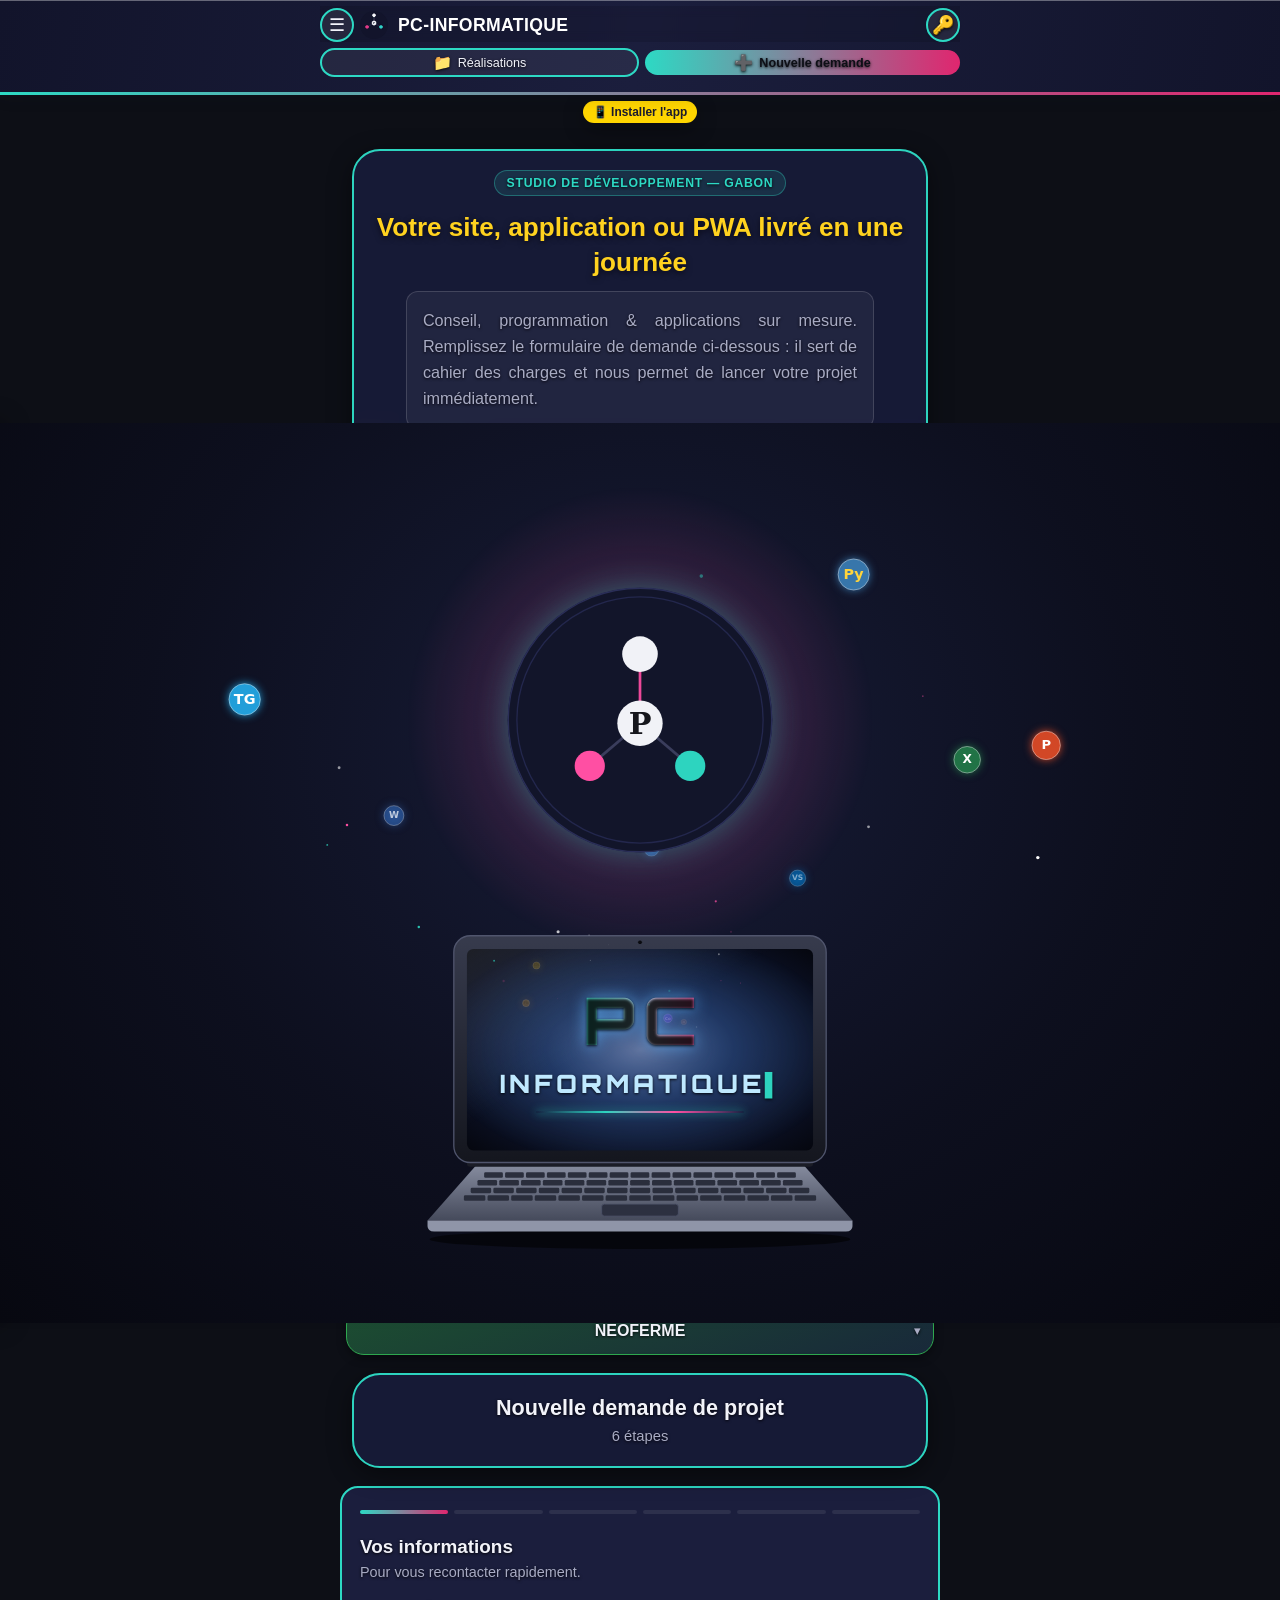
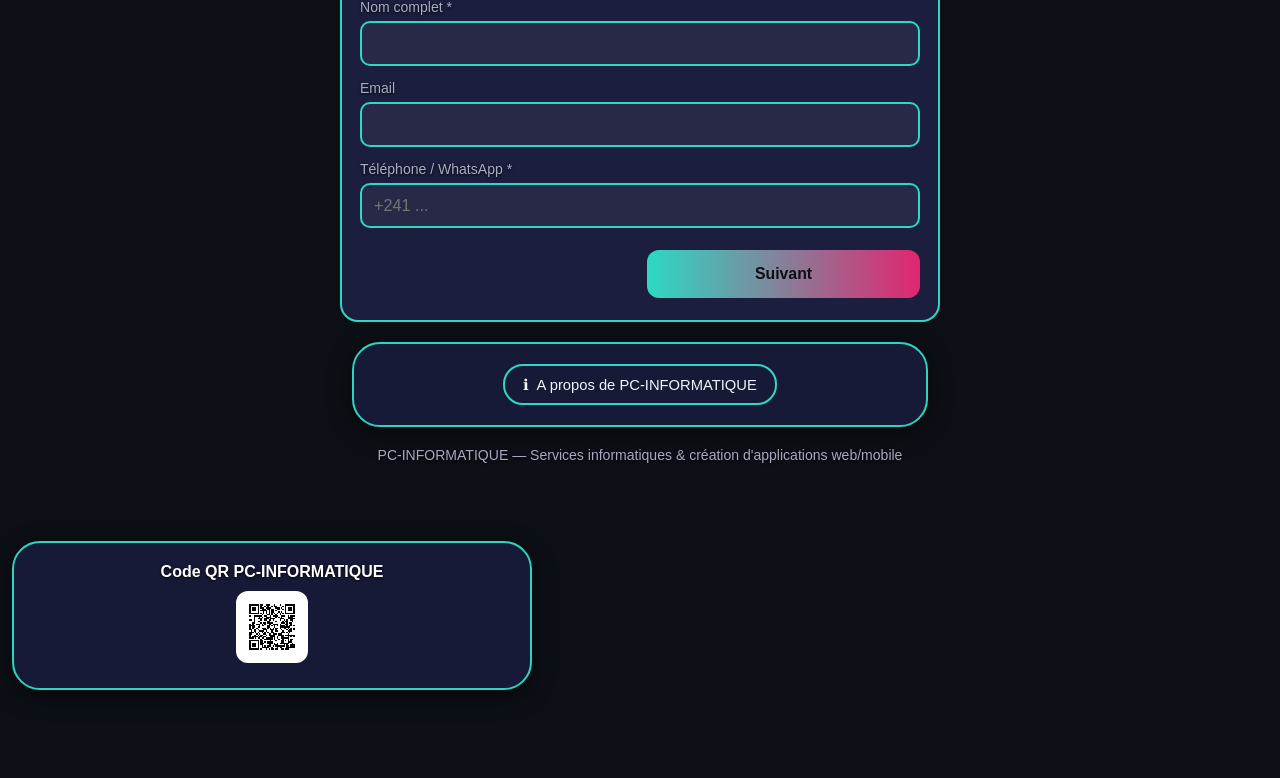
==== index.html @ 1fd07a3c "Fenetres: cadre image identique pour toutes les apps" ====
<!DOCTYPE html>
<html lang="fr">
<head>
<meta name="color-scheme" content="dark">
<meta property="og:title" content="PC-INFORMATIQUE — Sites, applications & PWA sur mesure">
<meta property="og:description" content="Création de sites web, applications et PWA sur mesure.">
<meta property="og:image" content="https://pcinformatique28-cloud.github.io/pc-informatique-site/images/logo-pc-informatique.png">
<meta property="og:url" content="https://pcinformatique28-cloud.github.io/pc-informatique-site/">
<meta property="og:type" content="website">
<meta charset="UTF-8">
<link rel="manifest" href="manifest.json">
<meta name="theme-color" content="#0d0f16">
<link rel="apple-touch-icon" href="images/icon-192.png">
<meta name="viewport" content="width=device-width, initial-scale=1, viewport-fit=cover">
<title>PC-INFORMATIQUE — Sites, applications &amp; PWA sur mesure</title>
<style>
:root{
  color-scheme: dark;
  --bg:#12142b; --card:#1b1e3d; --text:#f2f3fa; --sub:#a9acc4;
  --teal:#2dd9c4; --pink:#e0266f;
  box-sizing:border-box; padding-top:env(safe-area-inset-top,0px); padding-bottom:env(safe-area-inset-bottom,0px);
}
:root[data-theme="light"]{
  color-scheme: light;
  --bg:#f4f5fb; --card:#ffffff; --text:#12142b; --sub:#4b4f6b;
}
:root[data-theme="light"] .navlinks a{border-color:rgba(18,20,43,.18);background:rgba(18,20,43,.05);}
:root[data-theme="light"] .icon-btn{border-color:rgba(18,20,43,.18);}
:root[data-theme="light"] .notif-row{border-color:rgba(18,20,43,.12);}
:root[data-theme="light"] .about-pane p{border-color:rgba(18,20,43,.12);}
:root[data-theme="light"] html,
:root[data-theme="light"] body{background:var(--bg);color:var(--text);}
*{box-sizing:border-box;}
html,body{margin:0;background:var(--bg);color:var(--text);font-family:-apple-system,Segoe UI,Roboto,Helvetica,Arial,sans-serif;font-size:18px;}
a{color:inherit;}
.wrap{max-width:640px;margin:0 auto;padding:0 20px 60px;}
nav{position:sticky;top:0;z-index:20;background:linear-gradient(120deg,#EF9F27 0%,#F0997B 50%,#D4537E 100%);backdrop-filter:blur(6px);border-bottom:1px solid rgba(255,255,255,.25);box-shadow:0 1px 0 rgba(255,255,255,.35) inset,0 2px 14px rgba(20,24,40,.18);
  padding:calc(14px + env(safe-area-inset-top,0px)) 16px 14px;}
.navwrap{max-width:640px;margin:0 auto;width:100%;display:flex;flex-direction:column;align-items:center;gap:10px;text-align:center;}
.brand{display:flex;align-items:center;justify-content:center;gap:10px;width:100%;}
.brand img{width:32px;height:32px;border-radius:50%;flex-shrink:0;}
.brand b{font-size:.95rem;letter-spacing:.02em;color:#ffffff;}
.navlinks{display:flex;gap:10px;flex-wrap:wrap;justify-content:center;width:100%;}
.header-row{display:flex;align-items:center;width:100%;gap:8px;padding-top:env(safe-area-inset-top,0px);}
.header-row #btn-menu{order:1;}
.header-row .brand{order:2;flex:1 1 auto;min-width:0;justify-content:flex-start;text-align:left;}
.header-row .brand b{overflow:hidden;text-overflow:ellipsis;white-space:nowrap;}
.header-row #notif-bell{order:3;}
.header-row #auth-icon{order:4;}
.navlinks a{display:inline-flex;align-items:center;justify-content:center;gap:6px;text-decoration:none;font-size:.78rem;color:var(--text);padding:7px 12px;border-radius:20px;border:1px solid rgba(255,255,255,.18);background:rgba(255,255,255,.06);}
.navlinks a.cta{color:#0d0f16;background:linear-gradient(90deg,var(--teal),var(--pink));border:none;font-weight:700;}
.navlinks a .ic{font-size:.85rem;line-height:1;}

.hero{padding:32px 0 6px;text-align:center;}
.kicker{display:inline-block;background:rgba(51,217,196,.12);color:var(--teal);border:1px solid rgba(51,217,196,.35);
  padding:5px 12px;border-radius:20px;font-size:.68rem;font-weight:700;letter-spacing:.06em;text-transform:uppercase;margin-bottom:14px;}
h1.hero-title{font-size:1.45rem;line-height:1.32;margin:0 0 12px;}
h1.hero-title .g{background:linear-gradient(90deg,var(--teal),var(--pink));-webkit-background-clip:text;background-clip:text;color:transparent;}
.lede{color:var(--sub);font-size:.9rem;line-height:1.6;margin:0 auto 20px;max-width:52ch;}
.contact{display:flex;flex-wrap:wrap;gap:14px;font-size:.9rem;color:var(--text);margin-bottom:10px;justify-content:center;font-weight:600;}

.section-title{text-align:center;margin:38px 0 16px;}
.section-title h2{margin:0 0 4px;font-size:1.2rem;}
.section-title span{color:var(--sub);font-size:.82rem;}

.card-link{text-decoration:none;color:inherit;display:block;margin-bottom:18px;}
.card{background:var(--card);border:1px solid #f0e4c8;border-radius:18px;overflow:hidden;}
.shot{position:relative;}
.shot .badge{display:inline-block;margin:14px 0 0 14px;font-size:.66rem;font-weight:800;letter-spacing:.05em;text-transform:uppercase;
  padding:4px 10px;border-radius:8px;color:#0d0f16;}
.shot img{width:100%;display:block;margin-top:10px;}
.card-body{padding:14px 18px 20px;text-align:left;}
.card-body h3{margin:0 0 6px;font-size:1.02rem;}
.card-body p{margin:0;color:var(--sub);font-size:.82rem;line-height:1.5;}
.visit-btn{display:inline-flex;align-items:center;gap:6px;margin-top:10px;font-size:.74rem;font-weight:700;color:var(--teal);}
.card-head{display:flex;align-items:center;justify-content:space-between;padding:14px 18px;cursor:pointer;}
.card-head h3{margin:0;font-size:1.02rem;}
.chevron{color:var(--sub);transition:transform .2s ease;font-size:.9rem;}
.card.expanded .chevron{transform:rotate(180deg);}
.card-details{display:none;}
.card.expanded .card-details{display:block;}
.gsc .badge{background:#5ee06a;} .ambi .badge{background:#ff4fa3;}
.mage .badge{background:#f2c94c;} .malaga .badge{background:#2ecc71;color:#062012;}

#demande{scroll-margin-top:74px;}
#realisations{scroll-margin-top:0;}
.formbox{background:var(--card);border:1px solid #f0e4c8;border-radius:18px;padding:22px 18px;margin-bottom:20px;}
.progress{display:flex;gap:6px;margin-bottom:22px;}
.progress i{flex:1;height:4px;border-radius:3px;background:rgba(255,255,255,.08);}
.progress i.on{background:linear-gradient(90deg,var(--teal),var(--pink));}
.step{display:none;}
.step.active{display:block;animation:fade .25s ease;}
@keyframes fade{from{opacity:0;transform:translateY(6px);}to{opacity:1;transform:none;}}
.step h3{margin:0 0 4px;font-size:1.05rem;text-align:left;}
.step p.hint{margin:0 0 16px;color:var(--sub);font-size:.8rem;line-height:1.5;text-align:left;}
label{display:block;font-size:.78rem;color:var(--sub);margin:14px 0 6px;}
label:first-of-type{margin-top:0;}
input[type=text],input[type=email],input[type=tel],select,textarea{
  width:100%;background:rgba(255,255,255,.05);border:1px solid rgba(255,255,255,.16);color:var(--text);border-radius:10px;
  padding:11px 12px;font-size:.9rem;font-family:inherit;}
textarea{min-height:80px;resize:vertical;}
.opt-grid{display:grid;gap:10px;}
.opt{display:flex;align-items:center;gap:10px;background:rgba(255,255,255,.05);border:1px solid rgba(255,255,255,.16);border-radius:12px;padding:12px 14px;
  font-size:.86rem;cursor:pointer;}
.opt input{accent-color:var(--teal);width:18px;height:18px;flex-shrink:0;}
.opt.checked{border-color:var(--teal);background:rgba(51,217,196,.08);}
.color-row{display:flex;gap:14px;}
.color-row div{flex:1;text-align:center;}
input[type=color]{width:100%;height:44px;border:1px solid rgba(255,255,255,.16);border-radius:10px;background:rgba(255,255,255,.05);padding:4px;}
.upload-box{border:2px dashed rgba(255,255,255,.3);border-radius:12px;padding:18px;text-align:center;font-size:.82rem;color:var(--sub);cursor:pointer;}
.thumbs{display:flex;gap:8px;flex-wrap:wrap;margin-top:10px;}
.thumbs img{width:56px;height:56px;object-fit:cover;border-radius:8px;border:1px solid #e6dcc4;}
.nav-btns{display:flex;gap:10px;margin-top:22px;}
.btn{flex:1;padding:13px;border-radius:12px;border:none;font-weight:700;font-size:.88rem;cursor:pointer;}
.btn.primary{background:linear-gradient(90deg,var(--teal),var(--pink));color:#0d0f16;}
.btn.ghost{background:transparent;border:1px solid #2c3350;color:#dfe2ee;}
.recap{font-size:.85rem;line-height:1.75;color:#dfe2ee;text-align:left;}
.recap div{text-align:left;}
.recap b{color:var(--teal);}
.success{text-align:center;padding:20px 6px;}
.success .tick{width:56px;height:56px;border-radius:50%;background:rgba(51,217,196,.15);color:var(--teal);
  display:flex;align-items:center;justify-content:center;font-size:1.6rem;margin:0 auto 14px;}

footer{margin-top:20px;text-align:center;color:var(--sub);font-size:.78rem;}

.icon-btn{background:rgba(255,255,255,.08);border:1px solid rgba(255,255,255,.2);color:var(--text);width:34px;height:34px;border-radius:50%;
  display:inline-flex;align-items:center;justify-content:center;font-size:1rem;cursor:pointer;text-decoration:none;box-shadow:0 1px 2px rgba(20,24,40,.08);}
.icon-btn:hover{color:var(--logo-teal);border-color:var(--logo-teal);}
.drawer-overlay{position:fixed;inset:0;background:rgba(0,0,0,.55);z-index:40;opacity:0;pointer-events:none;transition:opacity .25s ease;}
.drawer-overlay.open{opacity:1;pointer-events:auto;}
.drawer{position:fixed;top:0;left:0;bottom:0;width:78%;max-width:300px;background:var(--card);border-right:1px solid #f0e4c8;
  z-index:50;transform:translateX(-100%);transition:transform .28s ease;padding:calc(20px + env(safe-area-inset-top,0px)) 18px 20px;overflow-y:auto;
  box-shadow:4px 0 24px rgba(0,0,0,.4);}
.drawer::before{content:"";position:absolute;top:0;left:0;right:0;height:3px;background:linear-gradient(90deg,var(--teal),var(--pink));}
.drawer.open{transform:translateX(0);}
.drawer .d-user{display:flex;align-items:center;gap:12px;margin-bottom:20px;padding-bottom:16px;border-bottom:1px solid #f0e4c8;}
.drawer .d-user img{width:46px;height:46px;border-radius:50%;object-fit:cover;background:rgba(255,255,255,.08);border:2px solid var(--teal);}
.drawer .d-user .d-name{font-weight:700;font-size:.92rem;color:var(--text);}
.drawer .d-user .d-email{color:var(--sub);font-size:.74rem;}
.drawer nav.d-links{display:flex;flex-direction:column;gap:4px;background:none;backdrop-filter:none;box-shadow:none;border-bottom:none;position:static;}
.drawer a.d-link{display:flex;align-items:center;gap:12px;padding:11px 10px;border-radius:10px;color:var(--text);text-decoration:none;font-size:.88rem;border-left:3px solid transparent;}
.drawer a.d-link:hover{background:#fdf1dc;border-left:3px solid var(--teal);}
.drawer a.d-link .ic{width:30px;height:30px;text-align:center;line-height:30px;background:#fff;border-radius:50%;box-shadow:0 1px 3px rgba(0,0,0,.12);margin-right:2px;}
.drawer a.d-link{background:var(--bg);margin-bottom:4px;border-left:none;border-radius:12px;}
.drawer a.d-link:hover{background:linear-gradient(90deg,rgba(239,159,39,.15),rgba(212,83,126,.15));}
.drawer .d-close{position:absolute;top:calc(14px + env(safe-area-inset-top,0px));right:14px;background:none;border:none;color:var(--sub);font-size:1.3rem;cursor:pointer;}
:root{--logo-navy:#12142b;--logo-navy2:#1b1e3d;--logo-teal:#2dd9c4;--logo-pink:#e0266f;}
.drawer{background:linear-gradient(180deg,var(--logo-navy),var(--logo-navy2));border-right:none;}
.drawer::before{background:linear-gradient(90deg,var(--logo-teal),var(--logo-pink));}
.drawer .d-user{border-bottom:1px solid rgba(255,255,255,.12);}
.drawer .d-user img{border:2px solid var(--logo-teal);}
.drawer .d-user .d-name{color:#fff;}
.drawer .d-user .d-email{color:rgba(255,255,255,.65);}
.drawer a.d-link{background:rgba(255,255,255,.04);color:#f2f3fa;}
.drawer a.d-link:hover{background:linear-gradient(90deg,rgba(45,217,196,.18),rgba(224,38,111,.18));border-left:3px solid var(--logo-teal);}
.drawer a.d-link .ic{background:rgba(255,255,255,.9);}
.drawer .d-close{color:rgba(255,255,255,.75);}

.sheet-overlay{position:fixed;inset:0;background:rgba(0,0,0,.6);z-index:60;opacity:0;pointer-events:none;transition:opacity .25s ease;}
.sheet-overlay.open{opacity:1;pointer-events:auto;}
.sheet{position:fixed;left:0;right:0;bottom:0;max-height:82vh;background:var(--card);border-radius:20px 20px 0 0;z-index:61;transform:translateY(100%);transition:transform .3s ease;padding:18px 18px calc(20px + env(safe-area-inset-bottom,0px));overflow-y:auto;display:none;}
.sheet.open{display:block;transform:translateY(0);}
.sheet h3{margin:0 22px 12px 0;font-size:1.05rem;text-align:center;}
.sheet-close{position:absolute;top:12px;right:14px;background:none;border:none;color:var(--sub);font-size:1.3rem;cursor:pointer;}
.about-tabs{display:flex;gap:8px;flex-wrap:wrap;margin-bottom:14px;justify-content:center;}
.about-tabs button{font-size:.72rem;padding:7px 12px;border-radius:20px;border:1px solid rgba(255,255,255,.08);background:none;color:var(--sub);cursor:pointer;}
.about-tabs button.on{background:linear-gradient(90deg,var(--teal),var(--pink));color:#0d0f16;border:none;font-weight:700;}
.about-pane{display:none;font-size:.85rem;line-height:1.6;color:var(--sub);}
.about-pane.on{display:block;}
.about-pane h4{color:var(--text);margin:14px 0 6px;font-size:.92rem;text-align:center;}
.about-pane p{background:var(--bg);border:1px solid rgba(255,255,255,.08);border-radius:10px;padding:10px 12px;margin:0 0 10px;text-align:left;}
.about-apps{display:flex;flex-direction:column;gap:8px;margin-top:10px;}
.about-apps a{display:flex;align-items:center;justify-content:space-between;padding:10px 12px;border-radius:12px;background:#fdf1dc;color:var(--text);text-decoration:none;font-size:.82rem;}
.about-creator{display:flex;align-items:center;gap:12px;margin:4px 0 14px;padding:12px;border-radius:14px;background:#fdf1dc;}
.about-creator .ac-avatar{width:52px;height:52px;border-radius:50%;background:linear-gradient(135deg,var(--teal),var(--pink));display:flex;align-items:center;justify-content:center;font-size:1.4rem;flex-shrink:0;}
.about-creator b{color:var(--text);font-size:.88rem;}
.toggle{position:relative;display:inline-block;width:42px;height:24px;flex-shrink:0;}
.toggle input{opacity:0;width:0;height:0;}
.toggle .tg-slider{position:absolute;cursor:pointer;inset:0;background:#2c3350;transition:.2s;border-radius:24px;}
.toggle .tg-slider:before{content:"";position:absolute;height:18px;width:18px;left:3px;bottom:3px;background:#fff;transition:.2s;border-radius:50%;}
.toggle input:checked + .tg-slider{background:linear-gradient(90deg,var(--teal),var(--pink));}
.toggle input:checked + .tg-slider:before{transform:translateX(18px);}
.notif-row{display:flex;align-items:center;justify-content:space-between;gap:12px;padding:12px 0;border-bottom:1px solid #f0e4c8;}
.notif-row:last-child{border-bottom:none;}
.notif-row .nr-label{font-size:.86rem;color:var(--text);}
.notif-row .nr-sub{font-size:.72rem;color:var(--sub);margin-top:2px;}
.about-btn-wrap{text-align:center;margin:6px 0 30px;}
.about-btn-wrap button{background:none;border:1px solid rgba(255,255,255,.08);color:var(--text);border-radius:20px;padding:10px 18px;font-size:.82rem;cursor:pointer;}
.bottom-nav{position:fixed;left:0;right:0;bottom:0;z-index:30;background:linear-gradient(100deg,var(--logo-navy) 0%,var(--logo-navy2) 50%,var(--logo-navy) 100%);backdrop-filter:blur(6px);
  border-top:1px solid #d7dbe4;box-shadow:0 -2px 10px rgba(20,24,40,.06);padding:8px 6px calc(8px + env(safe-area-inset-bottom,0px));display:flex;justify-content:space-around;}
.bottom-nav a{display:flex;flex-direction:column;align-items:center;gap:3px;color:rgba(255,255,255,.85);text-decoration:none;font-size:.64rem;padding:4px 8px;}
.bottom-nav a.active{color:#ffffff;font-weight:700;}
.bottom-nav a .ic{font-size:1.15rem;}
body{padding-bottom:70px;}

/* ===== Overrides demandés (header vert chromé, hauteur, bordures) ===== */
nav:not(.d-links){background:linear-gradient(100deg,var(--logo-navy) 0%,var(--logo-navy2) 50%,var(--logo-navy) 100%)!important;padding:6px 14px!important;position:relative!important;border-bottom:none!important;}
nav:not(.d-links)::after{content:'';position:absolute;left:0;right:0;bottom:0;height:3px;background:linear-gradient(90deg,var(--logo-teal),var(--logo-pink));}
.header-row{gap:6px!important;}
.header-row .brand img{width:28px!important;height:28px!important;}
.header-row .brand b{font-size:.98rem!important;}
.navlinks a,.card,.card.pcinfo-self,.formbox,.btn.ghost,.icon-btn,.opt,.upload-box,.thumbs img,.about-tabs button,.about-pane p,.about-btn-wrap button,input[type=text],input[type=email],input[type=tel],input[type=number],textarea,input[type=color]{border-color:var(--logo-teal)!important;border-width:2px!important;}
.card.pcinfo-self{cursor:default;}
.card.pcinfo-self .card-head{cursor:default;justify-content:center;}

.card{margin-bottom:14px!important;}
.card:last-of-type{margin-bottom:0!important;}

/* ===== PATCH v6 : en-tete fixe + lisibilite "A propos" + icone drawer ===== */
nav:not(.d-links){position:sticky!important;top:0!important;z-index:25!important;}
.about-creator,.about-creator *{color:#1b1e3d!important;}
.about-apps a,.about-apps a *{color:#1b1e3d!important;}
.drawer a.d-link .ic{background:#fff!important;filter:none!important;-webkit-filter:none!important;}
.notif-row{background:var(--bg);border:1px solid rgba(255,255,255,.08);border-radius:12px;padding:12px 14px;margin-bottom:10px;}

/* ===== PATCH v8 : cercles parfaitement ronds ===== */
.brand img{flex-shrink:0!important;aspect-ratio:1/1!important;border-radius:50%!important;overflow:hidden!important;}.icon-btn{flex-shrink:0!important;aspect-ratio:1/1!important;border-radius:50%!important;overflow:hidden!important;}.drawer .d-user img{flex-shrink:0!important;aspect-ratio:1/1!important;border-radius:50%!important;overflow:hidden!important;}.drawer a.d-link .ic{flex-shrink:0!important;aspect-ratio:1/1!important;border-radius:50%!important;overflow:hidden!important;}.about-creator .ac-avatar{flex-shrink:0!important;aspect-ratio:1/1!important;border-radius:50%!important;overflow:hidden!important;}.success .tick{flex-shrink:0!important;aspect-ratio:1/1!important;border-radius:50%!important;overflow:hidden!important;}.d-user img{flex-shrink:0!important;aspect-ratio:1/1!important;border-radius:50%!important;overflow:hidden!important;}.d-link .ic{flex-shrink:0!important;aspect-ratio:1/1!important;border-radius:50%!important;overflow:hidden!important;}

/* ===== PATCH v9 : positionnement About + icone drawer ===== */
.about-btn-wrap{text-align:center!important;}

/* ===== PATCH v10 : paragraphes justifies (About/Legal/etc.) ===== */
.about-pane p,.sheet p{text-align:justify!important;text-justify:inter-word!important;hyphens:auto!important;}

/* ===== PATCH v11 : bouton flottant "Installer l'app" ===== */
.install-fab{
  position:fixed;top:calc(70px + env(safe-area-inset-top,0px));right:14px;z-index:70;
  display:none;align-items:center;gap:8px;
  background:linear-gradient(90deg,var(--teal),var(--pink));color:#0d0f16;font-weight:700;font-size:.82rem;
  padding:10px 16px;border-radius:999px;box-shadow:0 6px 20px rgba(0,0,0,.35);cursor:pointer;
  animation:fabIn .3s ease;border:none;
}
.install-fab.show{display:inline-flex;}
.install-fab .install-fab-close{padding:8px;margin:-8px;box-sizing:content-box;
  background:rgba(13,15,22,.18);border:none;color:#0d0f16;width:20px;height:20px;border-radius:50%;
  font-size:.85rem;line-height:1;cursor:pointer;display:inline-flex;align-items:center;justify-content:center;
  flex-shrink:0;aspect-ratio:1/1;
}
@keyframes fabIn{from{opacity:0;transform:translateY(-8px);}to{opacity:1;transform:none;}}

/* ===== PATCH v19 : en-tete compact, fab hors en-tete, correctif tiroir, curseur bottom-nav ===== */
.navwrap{gap:4px!important;}
.header-row{padding-top:calc(2px + env(safe-area-inset-top,0px))!important;}
.navlinks{gap:6px!important;margin-top:2px!important;}
.navlinks a{padding:5px 10px!important;font-size:.7rem!important;}
nav{padding:2px 0!important;}
#install-fab{position:static!important;display:inline-flex!important;margin:6px auto 8px!important;left:auto!important;right:auto!important;top:auto!important;bottom:auto!important;transform:none!important;z-index:1!important;padding:4px 10px!important;font-size:.66rem!important;}
.bottom-nav{padding:4px 0 calc(4px + env(safe-area-inset-bottom,0px))!important;}
.bottom-nav a{padding:2px 8px!important;gap:1px!important;}
.bottom-nav a .ic{font-size:1rem!important;}
.bn-indicator{position:absolute;bottom:2px;height:3px;background:#FFD500;border-radius:3px;transition:left .25s ease, width .25s ease;}

/* ===== PATCH v20 : vide en-tete, fab centre + croix agrandie, drawer close repositionne ===== */
nav{padding:2px 0 0 0!important;}
.navwrap{padding-bottom:0!important;}
.navlinks{margin-bottom:0!important;}
.install-fab-wrap{width:100%;display:flex;justify-content:center;}
#install-fab{margin:6px 0 8px!important;}
#install-fab-close{width:22px!important;height:22px!important;font-size:1.05rem!important;}
.drawer .d-close{top:14px!important;right:14px!important;left:auto!important;bottom:auto!important;z-index:5!important;}

/* ===== PATCH v21 : croix Installer + croix menu latéral, plus tapables/modernes ===== */
#install-fab-close{width:26px!important;height:26px!important;font-size:1.1rem!important;margin-left:8px!important;position:relative!important;z-index:5!important;}
.drawer .d-close{width:34px!important;height:34px!important;border-radius:10px!important;background:rgba(255,255,255,.14)!important;display:flex!important;align-items:center!important;justify-content:center!important;font-size:1.05rem!important;line-height:1!important;}
.card.gsc{border-color:#bacb4d!important;background:linear-gradient(160deg,rgba(186,203,77,.38),rgba(186,203,77,.10))!important;}
.card.ambi{border-color:#cb4dc2!important;background:linear-gradient(160deg,rgba(203,77,194,.38),rgba(203,77,194,.10))!important;}
.card.mage{border-color:#cb9d4d!important;background:linear-gradient(160deg,rgba(203,157,77,.38),rgba(203,157,77,.10))!important;}
.card.lework{border-color:#60a5fa!important;background:linear-gradient(160deg,rgba(96,165,250,.38),rgba(96,165,250,.10))!important;}
.lework .badge{background:#60a5fa;color:#06182e;}
.card.bijou{border-color:#d4af37!important;background:linear-gradient(160deg,rgba(212,175,55,.38),rgba(212,175,55,.10))!important;}
.bijou .badge{background:#d4af37;color:#2a1f00;}
.card.troc{border-color:#2fbf71!important;background:linear-gradient(160deg,rgba(15,110,60,.45),rgba(15,110,60,.12))!important;}
.troc .badge{background:#d4af37;color:#0b3d24;}
.card.lav{border-color:#2f7de1!important;background:linear-gradient(160deg,rgba(21,101,192,.45),rgba(21,101,192,.12))!important;}
.lav .badge{background:#ffd23f;color:#1a2a4a;}
.card.aneg{border-color:#2f7de1!important;background:linear-gradient(160deg,rgba(21,101,192,.45),rgba(21,101,192,.12))!important;}
.aneg .badge{background:#ffd23f;color:#1a2a4a;}
.card.neoferme{border-color:#2fa84f!important;background:linear-gradient(160deg,rgba(34,139,34,.45),rgba(34,139,34,.12))!important;}
.neoferme .badge{background:#ffd23f;color:#14301a;}
.card.malaga{border-color:#9ecb4d!important;background:linear-gradient(160deg,rgba(158,203,77,.38),rgba(158,203,77,.10))!important;}
</style>
<link rel="stylesheet" href="fond-app.css?v=4">
</head>
<body>
<script src="splash-laptop.js"></script>
<button type="button" id="install-fab" class="install-fab">
  <span id="install-fab-label">&#128241; Installer l'app</span>
</button>

<nav>
  <div class="navwrap">
  <div class="header-row">
    <button class="icon-btn" id="btn-menu" aria-label="Menu">&#9776;</button>
  <a href="connexion.html" class="icon-btn" id="auth-icon" aria-label="Connexion">&#128273;</a>
  <span class="icon-btn" id="notif-bell" style="display:none;position:relative;cursor:pointer;" title="Notifications">&#128276;<span id="notif-bell-badge" style="display:none;position:absolute;top:-4px;right:-6px;background:#ff4fa3;color:#fff;font-size:.6rem;font-weight:800;border-radius:10px;padding:1px 5px;line-height:1;"></span></span>
    <div class="brand"><img src="[data-uri]" alt="PC-INFORMATIQUE"><b>PC-INFORMATIQUE</b></div>
  </div>
    <div class="navlinks">
      <a href="#realisations"><span class="ic">📁</span>Réalisations</a>
      <a href="#demande" class="cta"><span class="ic">➕</span>Nouvelle demande</a>
    </div>
  </div>
</nav>
<div class="drawer-overlay" id="drawer-overlay"></div>
<div class="sheet-overlay" id="lang-sheet-overlay" onclick="closeSheet('lang-sheet')"></div>
<div class="sheet" id="lang-sheet">
  <button class="sheet-close" onclick="closeSheet('lang-sheet')">&times;</button>
  <h3>Choisir la langue</h3>
  <div class="about-apps">
    <a href="#" onclick="setLang('fr');return false;">Francais</a>
    <a href="#" onclick="setLang('en');return false;">English</a>
    <a href="#" onclick="setLang('es');return false;">Espanol</a>
    <a href="#" onclick="setLang('zh');return false;">Zhongwen</a>
  </div>
</div>
<aside class="drawer" id="drawer">
  <button class="d-close" id="drawer-close" aria-label="Fermer">&times;</button>
  <div class="d-user" id="drawer-user" style="display:none;">
    <img id="drawer-avatar" src="" alt="">
    <div>
      <div class="d-name" id="drawer-name">&mdash;</div>
      <div class="d-email" id="drawer-email">&mdash;</div>
    </div>
  </div>
  <nav class="d-links">
    <a href="index.html" class="d-link"><span class="ic">&#127968;</span>Accueil</a>
    <a href="profil.html" class="d-link" id="drawer-profil" style="display:none;"><span class="ic">&#128100;</span>Mon profil</a>
    <a href="admin.html" class="d-link" id="drawer-admin" style="display:none;"><span class="ic">&#9881;</span>Tableau de bord</a>
    <a href="index.html#realisations" class="d-link"><span class="ic">&#128193;</span>Realisations</a>
    <a href="index.html#demande" class="d-link"><span class="ic">&#10133;</span>Nouvelle demande</a>
    <a href="#" class="d-link" onclick="openSheet('notif-sheet');return false;"><span class="ic">&#128276;</span>Parametres notifications</a>
    <a href="#" class="d-link" onclick="openSheet('about-sheet');return false;"><span class="ic" style="color:#12142b;font-weight:800;">i</span>A propos</a>
    <a href="#" class="d-link" onclick="openSheet('lang-sheet');return false;"><span class="ic">&#127760;</span>Langue / Language</a>
    <a href="connexion.html" class="d-link" id="drawer-login"><span class="ic">&#128273;</span>Connexion</a>
    <a href="#" class="d-link" id="drawer-logout" style="display:none;color:#ff6b6b;"><span class="ic">&#128682;</span>Deconnexion</a>
    <a href="#" class="d-link" id="theme-toggle-btn" onclick="toggleTheme();return false;"><span class="ic" id="theme-toggle-icon">&#127769;</span><span id="theme-toggle-label">Mode clair</span></a>
  </nav>
</aside>

<div class="bottom-nav">
  <a href="index.html" class="active"><span class="ic">&#127968;</span><span class="lbl" data-i18n="navAccueil">Accueil</span></a>
  <a href="index.html#realisations"><span class="ic">&#128193;</span><span class="lbl" data-i18n="navProjets">Projets</span></a>
  <a href="index.html#demande"><span class="ic">&#10133;</span><span class="lbl" data-i18n="navDemande">Demande</span></a>
  <a href="connexion.html" id="bottom-auth"><span class="ic">&#128273;</span><span class="lbl" data-i18n="navConnexion">Connexion</span></a>
</div>


<div class="wrap">

  <div class="hero">
    <span class="kicker" data-i18n="kicker">Studio de développement — Gabon</span>
    <h1 class="hero-title" data-i18n="heroTitle">Votre <span class="g">site, application ou PWA</span> livré en <span class="g">une journée</span></h1>
    <p class="lede" data-i18n="lede">Conseil, programmation &amp; applications sur mesure. Remplissez le formulaire de demande ci-dessous : il sert de cahier des charges et nous permet de lancer votre projet immédiatement.</p>
    <div class="contact">
      <span>✉️ pcinformatique28@gmail.com</span>
      <span>📞 +241 60 14 19 24</span>
    </div>
  </div>

  <div class="section-title" id="realisations"><h2 data-i18n="realisationsTitle">Nos réalisations</h2><span data-i18n="realisationsCount">12 applications</span></div>

  <div class="card gsc" id="card-gsc">
  <div class="card pcinfo-self">
    <div class="card-head" style="cursor:default;">
      <h3>PC-INFORMATIQUE</h3>
    </div>
  </div>

  <div class="card" id="card-gfc">
  <div class="card-head" onclick="this.parentElement.classList.toggle('expanded')">
    <h3>Gabon Football Connect</h3>
    <span class="chevron">&#9662;</span>
  </div>
  <div class="card-details">
    <div class="shot"><span class="badge">Football</span><a href="https://gabon-football-connect.web.app" target="_blank" rel="noopener"><img src="images/gfc-accueil.jpg" alt="Gabon Football Connect : annuaire national du football gabonais" loading="lazy"></a></div>
    <div class="card-body"><p>Annuaire national du football gabonais : joueurs, clubs, arbitres, entraîneurs et fédérations, avec fiches, carte GFC et QR code officiel.</p><a class="visit-btn" href="https://gabon-football-connect.web.app" target="_blank" rel="noopener"><span data-i18n="voirApp">🔗 Voir l'application</span></a></div>
  </div>
  </div>
  <div class="card-head" onclick="toggleCard('gsc')">
    <h3>Gabon Sport Connect</h3>
    <span class="chevron">&#9662;</span>
  </div>
  <div class="card-details">
    <div class="shot"><span class="badge" data-i18n="badgeSport">Sport</span><img src="[data-uri]" alt="Gabon Sport Connect"></div>
    <div class="card-body"><p data-i18n="bodyGsc">Gestion des structures et acteurs sportifs : clubs, fédérations, arbitres, entraîneurs et athlètes.</p><a class="visit-btn" href="https://gabon-sport-connect.web.app" target="_blank" rel="noopener"><span data-i18n="voirApp">🔗 Voir l'application</span></a></div>
  </div>
</div>
  <div class="card ambi" id="card-ambi">
  <div class="card-head" onclick="toggleCard('ambi')">
    <h3>Ambi241</h3>
    <span class="chevron">&#9662;</span>
  </div>
  <div class="card-details">
    <div class="shot"><span class="badge" data-i18n="badgeSorties">Sorties</span><img src="[data-uri]" alt="Ambi241"></div>
    <div class="card-body"><p data-i18n="bodyAmbi">Annuaire social des établissements (bars, snacks, restos, boîtes de nuit), forum et services taxi.</p><a class="visit-btn" href="https://ambi2412026-debug.github.io/ambi241" target="_blank" rel="noopener"><span data-i18n="voirApp">🔗 Voir l'application</span></a></div>
  </div>
</div>
  <div class="card mage" id="card-mage">
  <div class="card-head" onclick="toggleCard('mage')">
    <h3>Magerante</h3>
    <span class="chevron">&#9662;</span>
  </div>
  <div class="card-details">
    <div class="shot"><span class="badge" data-i18n="badgeGestion">Gestion</span><img src="[data-uri]" alt="Magerante"></div>
    <div class="card-body"><p data-i18n="bodyMage">Gestion de caisse et d'inventaire pour bars, snacks et clubs : facturation et suivi des bénéfices en temps réel.</p><a class="visit-btn" style="color:#b8860b" href="https://magerante241-boop.github.io/magerante/" target="_blank" rel="noopener"><span data-i18n="voirApp">🔗 Voir l'application</span></a></div>
  </div>
</div>
  <div class="card malaga" id="card-malaga">
  <div class="card-head" onclick="toggleCard('malaga')">
    <h3>Malaga</h3>
    <span class="chevron">&#9662;</span>
  </div>
  <div class="card-details">
    <div class="shot"><span class="badge" data-i18n="badgeImmobilier">Immobilier</span><img src="[data-uri]" alt="Malaga"></div>
    <div class="card-body"><p data-i18n="bodyMalaga">« Maison à louer au Gabon » — plateforme de mise en relation pour la location à Libreville entre particuliers, agences et sociétés.</p><a class="visit-btn" href="https://malagagabon-dot.github.io/malaga-gabon/" target="_blank" rel="noopener"><span data-i18n="voirApp">🔗 Voir l'application</span></a></div>
  </div>
</div>

  <div class="card lework" id="card-lework">
  <div class="card-head" onclick="toggleCard('lework')">
    <h3>LE WORK</h3>
    <span class="chevron">&#9662;</span>
  </div>
  <div class="card-details">
    <div class="shot"><span class="badge" data-i18n="badgeServices">Services</span><img src="[data-uri]" alt="LE WORK"></div>
    <div class="card-body"><p data-i18n="bodyLework">Mise en relation entre clients et techniciens validés (électricité, plomberie, BTP, climatisation) : devis, réservation, discussion et paiement en toute confiance au Gabon.</p><a class="visit-btn" href="https://lework63-2b761.web.app" target="_blank" rel="noopener"><span data-i18n="voirApp">🔗 Voir l'application</span></a></div>
  </div>
</div>

  <div class="card bijou" id="card-bijou">
  <div class="card-head" onclick="toggleCard('bijou')">
    <h3>BIJOU</h3>
    <span class="chevron">&#9662;</span>
  </div>
  <div class="card-details">
    <div class="shot"><span class="badge">Billetterie</span><a href="https://bijouesno1-bit.github.io/bijou/" target="_blank" rel="noopener" style="display:block"><img src="images/bijou.jpg" alt="BIJOU : le billet authentique, l'entrée sécurisée" loading="lazy"></a></div>
    <div class="card-body"><p>Billetterie en ligne : découvrez les événements à venir, réservez vos places et recevez des billets authentiques et sécurisés.</p><a class="visit-btn" href="https://bijouesno1-bit.github.io/bijou/" target="_blank" rel="noopener"><span data-i18n="voirApp">🔗 Voir l'application</span></a></div>
  </div>
</div>

  <div class="card troc" id="card-troc">
  <div class="card-head" onclick="toggleCard('troc')">
    <h3>TROC MAISON</h3>
    <span class="chevron">&#9662;</span>
  </div>
  <div class="card-details">
    <div class="shot"><span class="badge">Annonces</span><a href="https://trocmaison106-rgb.github.io/troc-maison/" target="_blank" rel="noopener" style="display:block"><img src="images/troc-maison-accueil.jpg" alt="BIJOU : le billet authentique, l'entrée sécurisée" loading="lazy"></a></div>
    <div class="card-body"><p>Petites annonces de troc : publiez un objet avec photo et description, trouvez les personnes qui le cherchent et échangez en confiance.</p><a class="visit-btn" href="https://trocmaison106-rgb.github.io/troc-maison/" target="_blank" rel="noopener"><span data-i18n="voirApp">🔗 Voir l'application</span></a></div>
  </div>
</div>

  <div class="card lav" id="card-lav">
  <div class="card-head" onclick="toggleCard('lav')">
    <h3>LAV</h3>
    <span class="chevron">&#9662;</span>
  </div>
  <div class="card-details">
    <div class="shot"><span class="badge">Annuaire</span><a href="https://gabonlave-spec.github.io/lavegabon/" target="_blank" rel="noopener" style="display:block"><img src="images/lav-accueil.jpg" alt="LAV : trouvez un laveur ou une laveuse près de chez vous" loading="lazy"></a></div>
    <div class="card-body"><p>Annuaire de laveurs et laveuses au Gabon : cherchez par ville, arrondissement ou quartier, consultez les profils et contactez-les directement.</p><a class="visit-btn" href="https://gabonlave-spec.github.io/lavegabon/" target="_blank" rel="noopener"><span data-i18n="voirApp">🔗 Voir l'application</span></a></div>
  </div>
</div>

  <div class="card aneg" id="card-aneg">
  <div class="card-head" onclick="toggleCard('aneg')">
    <h3>ANEG</h3>
    <span class="chevron">&#9662;</span>
  </div>
  <div class="card-details">
    <div class="shot"><span class="badge">Annuaire</span><a href="https://pcinformatique28-cloud.github.io/aneg-gabon/" target="_blank" rel="noopener" style="display:block"><img src="images/aneg-accueil.jpg" alt="ANEG : annuaire national des églises du Gabon" loading="lazy"></a></div>
    <div class="card-body"><p>Annuaire national des églises du Gabon : trouvez une église près de chez vous, consultez sa fiche, ses horaires de culte et son agenda, et scannez son QR code.</p><a class="visit-btn" href="https://pcinformatique28-cloud.github.io/aneg-gabon/" target="_blank" rel="noopener"><span data-i18n="voirApp">🔗 Voir l'application</span></a></div>
  </div>
</div>
  <div class="card neoferme" id="card-neoferme">
  <div class="card-head" onclick="toggleCard('neoferme')">
    <h3>NEOFERME</h3>
    <span class="chevron">&#9662;</span>
  </div>
  <div class="card-details">
    <div class="shot"><span class="badge">Agriculture</span><a href="https://pcinformatique28-cloud.github.io/neoferme/" target="_blank" rel="noopener" style="display:block"><img src="images/neoferme-accueil.jpg" alt="Neoferme : suivi des exploitations agricoles et traçabilité au Gabon" loading="lazy"></a></div>
    <div class="card-body"><p>Neoferme, de la ferme à l'assiette : inscription des exploitations agricoles et d'élevage, saisies quotidiennes, alertes, carte nationale du Gabon, traçabilité et scan de QR codes.</p><a class="visit-btn" href="https://pcinformatique28-cloud.github.io/neoferme/" target="_blank" rel="noopener"><span data-i18n="voirApp">🔗 Voir l'application</span></a></div>
  </div>
</div>


  <script>
function toggleCard(id){
  var el = document.getElementById('card-'+id);
  if(el) el.classList.toggle('expanded');
}
</script>



<div class="section-title" id="demande"><h2 data-i18n="demandeTitle">Nouvelle demande de projet</h2><span data-i18n="demandeSteps">6 étapes</span></div>

  <div class="formbox">
    <div class="progress" id="progress"></div>
    <form id="wizard" onsubmit="return false;">

      <div class="step active" data-step="1">
        <h3 data-i18n="step1Title">Vos informations</h3>
        <p class="hint" data-i18n="step1Hint">Pour vous recontacter rapidement.</p>
        <label data-i18n="labelNom">Nom complet *</label><input type="text" id="f-nom" required>
        <label data-i18n="labelEmail">Email</label><input type="email" id="f-email">
        <label data-i18n="labelTel">Téléphone / WhatsApp *</label><input type="tel" id="f-tel" required placeholder="+241 ...">
      </div>

      <div class="step" data-step="2">
        <h3 data-i18n="step2Title">Votre activité</h3>
        <p class="hint" data-i18n="step2Hint">Un peu de contexte sur votre structure.</p>
        <label data-i18n="labelStructure">Nom de l'entreprise / structure</label><input type="text" id="f-structure">
        <label data-i18n="labelSecteur">Secteur d'activité *</label>
        <select id="f-secteur" required>
          <option data-i18n="choisirPlaceholder" value="">— Choisir —</option>
          <option data-i18n="secteurCommerce">Commerce &amp; vente</option><option data-i18n="secteurRestauration">Restauration &amp; bars</option>
          <option data-i18n="secteurHotellerie">Hôtellerie &amp; tourisme</option><option data-i18n="secteurImmobilier">Immobilier</option><option data-i18n="secteurSante">Santé</option>
          <option data-i18n="secteurEducation">Éducation</option><option data-i18n="secteurTransport">Transport &amp; logistique</option>
          <option data-i18n="secteurServices">Services &amp; conseil</option><option data-i18n="secteurSport">Sport &amp; loisirs</option><option data-i18n="secteurAutre">Autre</option>
        </select>
        <label data-i18n="labelVille">Ville</label><input type="text" id="f-ville" placeholder="Libreville...">
      </div>

      <div class="step" data-step="3">
        <h3 data-i18n="step3Title">Type de produit</h3>
        <p class="hint" data-i18n="step3Hint">Que souhaitez-vous faire créer ?</p>
        <div class="opt-grid" id="f-type"></div>
      </div>

      <div class="step" data-step="4">
        <h3 data-i18n="step4Title">Fonctionnalités &amp; détails</h3>
        <p class="hint" data-i18n="step4Hint">Cochez ce qui vous intéresse.</p>
        <div class="opt-grid" id="f-features"></div>
        <label data-i18n="labelDesc">Description libre du projet</label>
        <textarea id="f-desc" placeholder="Expliquez votre idée en quelques phrases..."></textarea>
        <label data-i18n="labelBudget">Budget approximatif</label>
        <select id="f-budget">
          <option data-i18n="choisirPlaceholder" value="">— Choisir —</option>
          <option data-i18n="budgetMoins150">Moins de 150 000 FCFA</option><option data-i18n="budget150a400">150 000 – 400 000 FCFA</option>
          <option data-i18n="budget400a1000">400 000 – 1 000 000 FCFA</option><option data-i18n="budgetPlus1000">Plus de 1 000 000 FCFA</option><option data-i18n="budgetDiscuter">À discuter</option>
        </select>
        <label data-i18n="labelDelai">Délai souhaité</label>
        <select id="f-delai">
          <option data-i18n="choisirPlaceholder" value="">— Choisir —</option>
          <option data-i18n="delaiExpress">Express (24h)</option><option data-i18n="delai2a3j">2 à 3 jours</option><option data-i18n="delai1sem">1 semaine</option><option data-i18n="delaiFlexible">Flexible</option>
        </select>
      </div>

      <div class="step" data-step="5">
        <h3 data-i18n="step5Title">Identité visuelle</h3>
        <p class="hint" data-i18n="step5Hint">Tout ce que vous avez déjà (facultatif) — sinon on vous propose une charte.</p>
        <label data-i18n="labelNomCommercial">Nom commercial souhaité</label><input type="text" id="f-nomcommercial" placeholder="Si différent du nom de la structure">
        <label data-i18n="labelSlogan">Slogan</label><input type="text" id="f-slogan">
        <label data-i18n="labelDevise">Devise à afficher</label>
        <select id="f-devise"><option data-i18n="deviseFcfa">FCFA</option><option data-i18n="deviseEur">EUR</option><option data-i18n="deviseUsd">USD</option><option data-i18n="deviseAutre">Autre</option></select>
        <label data-i18n="labelCouleurs">Couleurs de la marque (si connues)</label>
        <div class="color-row">
          <div><input type="color" id="f-c1" value="#33d9c4"><div class="hint" data-i18n="colorPrincipale" style="margin:4px 0 0">Principale</div></div>
          <div><input type="color" id="f-c2" value="#ff4fa3"><div class="hint" data-i18n="colorSecondaire" style="margin:4px 0 0">Secondaire</div></div>
        </div>
        <label data-i18n="labelLogo">Logo / photos (facultatif)</label>
        <div class="upload-box" id="upload-box"><span data-i18n="uploadBoxText">📎 Toucher pour choisir des images</span></div>
        <input type="file" id="f-images" accept="image/*" multiple style="display:none">
        <div class="thumbs" id="thumbs"></div>
        <label data-i18n="labelTextes">Textes / contenus déjà prêts (facultatif)</label>
        <textarea id="f-textes" placeholder="Ex : texte d'accueil, présentation, à propos, horaires, mentions légales..."></textarea>
      </div>

      <div class="step" data-step="6">
        <h3 data-i18n="step6Title">Récapitulatif</h3>
        <p class="hint" data-i18n="step6Hint">Vérifiez avant l'envoi.</p>
        <div class="recap" id="f-recap"></div>
      </div>

      <div class="step" data-step="ok">
        <div class="success">
          <div class="tick">✓</div>
          <h3 data-i18n="successTitle">Demande envoyée !</h3>
          <p class="hint" data-i18n="successHint">Nous revenons vers vous très vite sur le numéro/email fourni.</p>
        </div>
      </div>

      <div class="nav-btns" id="nav-btns">
        <button type="button" class="btn ghost" id="btn-prev"><span data-i18n="btnPrev">Précédent</span></button>
        <button type="button" class="btn primary" id="btn-next">Suivant</button>
      </div>
    </form>
  </div>

<div class="about-btn-wrap" style="text-align:center;margin:34px 0 18px;"><button onclick="openSheet('about-sheet')"><span data-i18n="aboutBtn">&#8505;&nbsp; A propos de PC-INFORMATIQUE</span></button></div>
  <footer><span data-i18n="footerText">PC-INFORMATIQUE — Services informatiques &amp; création d'applications web/mobile</span></footer>
</div>

<script>
// ============ CONFIG — à compléter au fil de la mise en place ============
const firebaseConfig = { apiKey:"AIzaSyCx2D6b8TFGW-GBxb25t4MUqpoQj_cQCtk", authDomain:"pc-informatique-site.firebaseapp.com", projectId:"pc-informatique-site", storageBucket:"pc-informatique-site.firebasestorage.app", messagingSenderId:"43208715297", appId:"1:43208715297:web:02e946d321ae3a31ab0760" };
const FIREBASE_READY = firebaseConfig.apiKey !== "REMPLACER";
const EMAILJS_PUBLIC_KEY="REMPLACER", EMAILJS_SERVICE_ID="REMPLACER", EMAILJS_TPL_ADMIN="REMPLACER", EMAILJS_TPL_CLIENT="REMPLACER";
const EMAILJS_READY = EMAILJS_PUBLIC_KEY !== "REMPLACER";
const CALLMEBOT_PHONE="24160141924", CALLMEBOT_APIKEY="REMPLACER";
const CALLMEBOT_READY = CALLMEBOT_APIKEY !== "REMPLACER";
const ADMIN_URL = "admin.html";
// ===========================================================================

function currentLang(){ return (window.__getLang) ? window.__getLang() : 'fr'; }
function trText(key, fallback){ var l=currentLang(); return (window.__i18nDict && window.__i18nDict[l] && window.__i18nDict[l][key]!==undefined) ? window.__i18nDict[l][key] : fallback; }
const TYPES_I18N=[["typeSite","Site vitrine"],["typeEcommerce","Site e-commerce / boutique en ligne"],["typeApp","Application mobile"],["typePwa","PWA (application web installable)"],["typeLogiciel","Logiciel de gestion (caisse, stock)"],["typeAutre","Autre"]];
const FEATURES_I18N=[["featContact","Formulaire de contact"],["featPaiement","Paiement en ligne / Mobile Money"],["featEspace","Espace client / connexion"],["featPanneau","Panneau d'administration"],["featNotif","Notifications"],["featCarte","Carte / géolocalisation"],["featMultilingue","Multilingue"]];
const TYPES = TYPES_I18N.map(function(p){return trText(p[0],p[1]);});
const FEATURES = FEATURES_I18N.map(function(p){return trText(p[0],p[1]);});

document.getElementById('f-type').innerHTML = TYPES_I18N.map((p,i)=>`<label class="opt" for="type${i}"><input type="radio" name="type" id="type${i}" value="${p[1]}"><span data-i18n="${p[0]}">${trText(p[0],p[1])}</span></label>`).join('');
document.getElementById('f-features').innerHTML = FEATURES_I18N.map((p,i)=>`<label class="opt" for="feat${i}"><input type="checkbox" id="feat${i}" value="${p[1]}"><span data-i18n="${p[0]}">${trText(p[0],p[1])}</span></label>`).join('');
document.querySelectorAll('.opt input').forEach(inp=>inp.addEventListener('change',()=>{
  document.querySelectorAll('.opt').forEach(o=>o.classList.toggle('checked', o.querySelector('input').checked));
}));

let images = [];
document.getElementById('upload-box').addEventListener('click',()=>document.getElementById('f-images').click());
document.getElementById('f-images').addEventListener('change', e=>{
  [...e.target.files].forEach(file=>{
    const img = new Image(); const reader = new FileReader();
    reader.onload = ev => { img.onload = () => {
      const canvas = document.createElement('canvas');
      const scale = Math.min(1, 480/img.width);
      canvas.width = img.width*scale; canvas.height = img.height*scale;
      canvas.getContext('2d').drawImage(img,0,0,canvas.width,canvas.height);
      const dataUrl = canvas.toDataURL('image/jpeg',0.7);
      images.push(dataUrl);
      document.getElementById('thumbs').insertAdjacentHTML('beforeend', `<img src="${dataUrl}">`);
    }; img.src = ev.target.result; };
    reader.readAsDataURL(file);
  });
});

const steps=[1,2,3,4,5,6,'ok']; let cur=0;
const progress=document.getElementById('progress');
[1,2,3,4,5,6].forEach(()=>progress.insertAdjacentHTML('beforeend','<i></i>'));

function render(){
  document.querySelectorAll('.step').forEach(s=>s.classList.toggle('active', s.dataset.step==steps[cur]));
  progress.querySelectorAll('i').forEach((b,i)=>b.classList.toggle('on', i < (steps[cur]==='ok'?6:steps[cur])));
  document.getElementById('nav-btns').style.display = steps[cur]==='ok' ? 'none' : 'flex';
  document.getElementById('btn-prev').style.visibility = cur===0 ? 'hidden' : 'visible';
  document.getElementById('btn-next').textContent = (window.__i18nDict && window.__getLang) ? (steps[cur]===6 ? (window.__i18nDict[window.__getLang()].btnEnvoyer||'Envoyer ma demande') : (window.__i18nDict[window.__getLang()].btnSuivant||'Suivant')) : (steps[cur]===6 ? 'Envoyer ma demande' : 'Suivant');
  if(steps[cur]===6) buildRecap();
}
window.__wizardRender = render;
function valid(){
  const s=steps[cur];
  if(s===1) return document.getElementById('f-nom').value.trim() && document.getElementById('f-tel').value.trim();
  if(s===2) return document.getElementById('f-secteur').value;
  if(s===3) return !!document.querySelector('input[name=type]:checked');
  return true;
}
function collect(){
  return {
    nom: document.getElementById('f-nom').value.trim(),
    email: document.getElementById('f-email').value.trim(),
    tel: document.getElementById('f-tel').value.trim(),
    structure: document.getElementById('f-structure').value.trim(),
    secteur: document.getElementById('f-secteur').value,
    ville: document.getElementById('f-ville').value.trim(),
    type: (document.querySelector('input[name=type]:checked')||{}).value || '',
    features: [...document.querySelectorAll('#f-features input:checked')].map(i=>i.value),
    description: document.getElementById('f-desc').value.trim(),
    budget: document.getElementById('f-budget').value,
    delai: document.getElementById('f-delai').value,
    nomCommercial: document.getElementById('f-nomcommercial').value.trim(),
    slogan: document.getElementById('f-slogan').value.trim(),
    devise: document.getElementById('f-devise').value,
    couleur1: document.getElementById('f-c1').value,
    couleur2: document.getElementById('f-c2').value,
    textes: document.getElementById('f-textes').value.trim(),
    images: images,
    status: 'nouveau',
    createdAt: new Date().toISOString()
  };
}
function buildRecap(){
  const d=collect();
  document.getElementById('f-recap').innerHTML = `
    <div><b>Nom :</b> ${d.nom||'—'}</div>
    <div><b>Contact :</b> ${d.tel||'—'} ${d.email?('· '+d.email):''}</div>
    <div><b>Structure :</b> ${d.structure||'—'} (${d.secteur||'—'}, ${d.ville||'—'})</div>
    <div><b>Type de projet :</b> ${d.type||'—'}</div>
    <div><b>Fonctionnalités :</b> ${d.features.join(', ')||'—'}</div>
    <div><b>Description :</b> ${d.description||'—'}</div>
    <div><b>Budget :</b> ${d.budget||'—'} · <b>Délai :</b> ${d.delai||'—'}</div>
    <div><b>Nom commercial :</b> ${d.nomCommercial||'—'} · <b>Slogan :</b> ${d.slogan||'—'}</div>
    <div><b>Devise :</b> ${d.devise} · <b>Couleurs :</b> ${d.couleur1} / ${d.couleur2}</div>
    <div><b>Textes fournis :</b> ${d.textes ? 'Oui' : 'Non'}</div>
    <div><b>Images fournies :</b> ${d.images.length}</div>`;
}

function whatsappFiche(d, id){
  const lines = [
    `*Nouvelle demande PC-INFORMATIQUE*`,
    `Nom: ${d.nom}`, `Tel: ${d.tel}`, `Email: ${d.email||'-'}`,
    `Structure: ${d.structure||'-'} (${d.secteur}, ${d.ville||'-'})`,
    `Type: ${d.type}`, `Fonctionnalités: ${d.features.join(', ')||'-'}`,
    `Budget: ${d.budget||'-'} | Délai: ${d.delai||'-'}`,
    `Nom commercial: ${d.nomCommercial||'-'} | Slogan: ${d.slogan||'-'} | Devise: ${d.devise}`,
    `Couleurs: ${d.couleur1} / ${d.couleur2} | Textes fournis: ${d.textes?'oui':'non'} | Images: ${d.images.length}`,
    id ? `\nValider/refuser: ${ADMIN_URL}?id=${id}` : ''
  ];
  return lines.join('\n');
}

async function submitForm(){
  const d = collect();
  let id = null, saved = false;
  if(FIREBASE_READY && window.firebase){
    try{
      if(!firebase.apps.length) firebase.initializeApp(firebaseConfig);
      const ref = await firebase.firestore().collection('demandes').add(d);
      id = ref.id; saved = true;
    }catch(e){ console.error(e); }
  }
  const fiche = whatsappFiche(d, id);
  if(saved){
    if(EMAILJS_READY && window.emailjs){
      try{
        emailjs.init(EMAILJS_PUBLIC_KEY);
        emailjs.send(EMAILJS_SERVICE_ID, EMAILJS_TPL_ADMIN, {message:fiche, nom:d.nom});
        if(d.email) emailjs.send(EMAILJS_SERVICE_ID, EMAILJS_TPL_CLIENT, {to_email:d.email, nom:d.nom});
      }catch(e){ console.error(e); }
    }
    if(CALLMEBOT_READY){
      fetch(`https://api.callmebot.com/whatsapp.php?phone=${CALLMEBOT_PHONE}&text=${encodeURIComponent(fiche)}&apikey=${CALLMEBOT_APIKEY}`, {mode:'no-cors'}).catch(()=>{});
    }
  } else {
    const body = encodeURIComponent(fiche + (d.images.length ? `\n\n(${d.images.length} image(s) fournie(s) — à redemander par WhatsApp, non transmissibles par email automatique)` : ''));
    window.location.href = `mailto:pcinformatique28@gmail.com?subject=${encodeURIComponent('Nouvelle demande — '+d.nom)}&body=${body}`;
  }
  cur = steps.length-1; render();
}

document.getElementById('btn-next').addEventListener('click',()=>{
  if(!valid()){ alert('Merci de remplir les champs obligatoires (*).'); return; }
  if(steps[cur]===6){ submitForm(); return; }
  cur = Math.min(cur+1, steps.length-2); render();
});
document.getElementById('btn-prev').addEventListener('click',()=>{ cur=Math.max(cur-1,0); render(); });
document.querySelectorAll('a[href="index.html#realisations"], a[href="#realisations"]').forEach(function(a){
  a.addEventListener('click', function(e){
    var target = document.getElementById('realisations');
    if(!target) return;
    if(location.pathname.endsWith('index.html') || location.pathname === '/' || location.pathname.endsWith('/pc-informatique-site/')){
      e.preventDefault();
      var navEl = document.querySelector('nav');
      var headerH = navEl ? navEl.getBoundingClientRect().height : 0;
      var rect = target.getBoundingClientRect();
      var offset = rect.top + window.scrollY - headerH - 8;
      window.scrollTo({ top: offset, behavior: 'smooth' });
      history.replaceState(null, '', '#realisations');
    }
  });
});

document.querySelectorAll('a[href="index.html#demande"], a[href="#demande"]').forEach(function(a){
  a.addEventListener('click', function(e){
    var target = document.getElementById('demande');
    if(!target) return;
    if(location.pathname.endsWith('index.html') || location.pathname === '/' || location.pathname.endsWith('/pc-informatique-site/')){
      e.preventDefault();
      var navEl = document.querySelector('nav');
      var headerH = navEl ? navEl.getBoundingClientRect().height : 0;
      var rect = target.getBoundingClientRect();
      var offset = rect.top + window.scrollY - headerH - 8;
      window.scrollTo({ top: offset, behavior: 'smooth' });
      history.replaceState(null, '', '#demande');
    }
  });
});

render();
</script>

<script src="https://cdn.jsdelivr.net/npm/firebase@10.13.0/firebase-app-compat.js"></script>
<script src="https://cdn.jsdelivr.net/npm/firebase@10.13.0/firebase-auth-compat.js"></script>
<script src="https://cdn.jsdelivr.net/npm/firebase@10.13.0/firebase-firestore-compat.js"></script>
<script src="https://cdn.jsdelivr.net/npm/firebase@10.13.0/firebase-messaging-compat.js"></script>
<script src="push.js"></script>
<script>
(function(){
  if(!firebase.apps.length) firebase.initializeApp(firebaseConfig);
  var auth = firebase.auth();
  var db = firebase.firestore();

  var drawer = document.getElementById('drawer');
  var overlay = document.getElementById('drawer-overlay');
  function openDrawer(){ drawer.classList.add('open'); overlay.classList.add('open'); }
  function closeDrawer(){ drawer.classList.remove('open'); overlay.classList.remove('open'); }
  document.getElementById('btn-menu').addEventListener('click', openDrawer);
  (function(){
    var root=document.documentElement;
    function applyTheme(t){
      if(t==='light'){root.setAttribute('data-theme','light');}else{root.removeAttribute('data-theme');}
      var icon=document.getElementById('theme-toggle-icon');
      var label=document.getElementById('theme-toggle-label');
      var lang=localStorage.getItem('pcinfo-lang')||'fr';
      var lightLabels={fr:'Mode sombre',en:'Dark mode',es:'Modo oscuro',zh:'\u6df1\u8272\u6a21\u5f0f'};
      var darkLabels={fr:'Mode clair',en:'Light mode',es:'Modo claro',zh:'\u6d45\u8272\u6a21\u5f0f'};
      if(icon) icon.innerHTML = t==='light' ? '&#9728;' : '&#127769;';
      if(label) label.textContent = t==='light' ? lightLabels[lang] : darkLabels[lang];
    }
    applyTheme(localStorage.getItem('pcinfo-theme')||'dark');
    window.toggleTheme=function(){
      var cur=root.getAttribute('data-theme')==='light'?'light':'dark';
      var next=cur==='light'?'dark':'light';
      localStorage.setItem('pcinfo-theme',next);
      applyTheme(next);
    };

    var I18N={
      fr:{accueil:"Accueil",realisations:"Realisations",nouvelleDemande:"Nouvelle demande",monProfil:"Mon profil",tableauBord:"Tableau de bord",connexion:"Connexion",kicker:"Studio de developpement - Gabon",heroTitle:"Votre <span class='g'>site, application ou PWA</span> livre en <span class='g'>une journee</span>",lede:"Conseil, programmation &amp; applications sur mesure. Remplissez le formulaire de demande ci-dessous : il sert de cahier des charges et nous permet de lancer votre projet immediatement.",realisationsTitle:"Nos realisations",realisationsCount:"12 applications",badgeServices:"Services",bodyLework:"Mise en relation entre clients et techniciens valides (electricite, plomberie, BTP, climatisation) : devis, reservation, discussion et paiement en toute confiance au Gabon.",demandeTitle:"Nouvelle demande de projet",demandeSteps:"6 etapes",badgeSport:"Sport",badgeSorties:"Sorties",badgeGestion:"Gestion",badgeImmobilier:"Immobilier",bodyGsc:"Gestion des structures et acteurs sportifs : clubs, federations, arbitres, entraineurs et athletes.",bodyAmbi:"Annuaire social des etablissements (bars, snacks, restos, boites de nuit), forum et services taxi.",bodyMage:"Gestion de caisse et d'inventaire pour bars, snacks et clubs : facturation et suivi des benefices en temps reel.",bodyMalaga:"Maison a louer au Gabon - plateforme de mise en relation pour la location a Libreville entre particuliers, agences et societes.",voirApp:"Voir l'application",navAccueil:"Accueil",navProjets:"Projets",navDemande:"Demande",navConnexion:"Connexion",step1Title:"Vos informations",step1Hint:"Pour vous recontacter rapidement.",labelNom:"Nom complet *",labelEmail:"Email",labelTel:"Telephone / WhatsApp *",step2Title:"Votre activite",step2Hint:"Un peu de contexte sur votre structure.",labelStructure:"Nom de l'entreprise / structure",labelSecteur:"Secteur d'activite *",labelVille:"Ville",step3Title:"Type de produit",step3Hint:"Que souhaitez-vous faire creer ?",step4Title:"Fonctionnalites &amp; details",step4Hint:"Cochez ce qui vous interesse.",labelDesc:"Description libre du projet",labelBudget:"Budget approximatif",labelDelai:"Delai souhaite",step5Title:"Identite visuelle",step5Hint:"Tout ce que vous avez deja (facultatif) — sinon on vous propose une charte.",labelNomCommercial:"Nom commercial souhaite",labelSlogan:"Slogan",labelDevise:"Devise a afficher",labelCouleurs:"Couleurs de la marque (si connues)",colorPrincipale:"Principale",colorSecondaire:"Secondaire",labelLogo:"Logo / photos (facultatif)",uploadBoxText:"📎 Toucher pour choisir des images",labelTextes:"Textes / contenus deja prets (facultatif)",step6Title:"Recapitulatif",step6Hint:"Verifiez avant l'envoi.",successTitle:"Demande envoyee !",successHint:"Nous revenons vers vous tres vite sur le numero/email fourni.",btnPrev:"Precedent",btnSuivant:"Suivant",btnEnvoyer:"Envoyer ma demande",aboutBtn:"ℹ️&nbsp; A propos de PC-INFORMATIQUE",footerText:"PC-INFORMATIQUE — Services informatiques &amp; creation d'applications web/mobile",choisirPlaceholder:"— Choisir —",secteurCommerce:"Commerce &amp; vente",secteurRestauration:"Restauration &amp; bars",secteurHotellerie:"Hotellerie &amp; tourisme",secteurImmobilier:"Immobilier",secteurSante:"Sante",secteurEducation:"Education",secteurTransport:"Transport &amp; logistique",secteurServices:"Services &amp; conseil",secteurSport:"Sport &amp; loisirs",secteurAutre:"Autre",budgetMoins150:"Moins de 150 000 FCFA",budget150a400:"150 000 – 400 000 FCFA",budget400a1000:"400 000 – 1 000 000 FCFA",budgetPlus1000:"Plus de 1 000 000 FCFA",budgetDiscuter:"A discuter",delaiExpress:"Express (24h)",delai2a3j:"2 a 3 jours",delai1sem:"1 semaine",delaiFlexible:"Flexible",deviseFcfa:"FCFA",deviseEur:"EUR",deviseUsd:"USD",deviseAutre:"Autre",typeSite:"Site vitrine",typeEcommerce:"Site e-commerce / boutique en ligne",typeApp:"Application mobile",typePwa:"PWA (application web installable)",typeLogiciel:"Logiciel de gestion (caisse, stock)",typeAutre:"Autre",featContact:"Formulaire de contact",featPaiement:"Paiement en ligne / Mobile Money",featEspace:"Espace client / connexion",featPanneau:"Panneau d'administration",featNotif:"Notifications",featCarte:"Carte / geolocalisation",featMultilingue:"Multilingue",aboutH3:"A propos de PC-INFORMATIQUE",tabPresentation:"Presentation",tabRoles:"Roles",tabDonnees:"Donnees",tabContact:"Contact",tabLegal:"Legal",creatorRole:"Informaticien &middot; Fondateur &amp; President de PC-INFORMATIQUE",presentationIntro:"PC-INFORMATIQUE est un studio de developpement base a Libreville, Gabon, specialise dans la creation de sites, d'applications et de PWA sur mesure pour les entreprises et particuliers gabonais.",ourAppsTitle:"Nos 12 applications",appPcinfo:"PC-INFORMATIQUE (ce site)",appGsc:"Gabon Sport Connect",roleVisiteurTitle:"Visiteur (non connecte)",roleVisiteurText:"Acces en lecture seule aux realisations, au formulaire de demande de projet et aux informations publiques du site.",roleMembreTitle:"Membre (compte gratuit)",roleMembreText:"Creation de profil, suivi de ses demandes et de ses projets soumis, reception des notifications liees a son dossier.",roleAdminTitle:"Administrateur",roleAdminText:"Acces complet au tableau de bord : validation ou refus des demandes et des projets membres, moderation des contenus.",donneesTitle:"Donnees collectees",donneesText:"Identifiant, email, informations de contact et details du projet transmis via le formulaire de demande.",stockageTitle:"Stockage",stockageText:"Les donnees sont hebergees via Firebase (Authentification, Firestore) et securisees selon les regles d'acces standard de la plateforme.",usageTitle:"Usage",usageText:"Ces informations servent uniquement au traitement de votre demande et au fonctionnement du site. Elles ne sont ni vendues ni partagees avec des tiers.",contactTitle:"Nous contacter",contactText:"Pour toute question, signalement ou demande d'assistance concernant l'une de nos 12 applications, contactez l'administration PC-INFORMATIQUE.",legalTitle:"Mentions legales &amp; CGU",legalEditeur:"<b>Editeur :</b> PC-INFORMATIQUE, studio de developpement, Libreville, Gabon.",legalObjet:"<b>Objet :</b> ce site presente nos realisations et permet de soumettre une demande de creation de site, application ou PWA.",legalContenu:"<b>Contenu :</b> les projets et informations soumis via le formulaire restent la propriete de leurs auteurs et sont traites uniquement dans le cadre de la demande.",legalMineurs:"<b>Acces mineurs :</b> l'utilisation du formulaire de demande de projet suppose d'etre majeur ou d'avoir l'accord d'un representant legal.",notifTitle:"Parametres notifications",notifRow1Label:"Suivi de mes demandes",notifRow1Sub:"Statut valide / refuse de vos demandes de projet",notifRow2Label:"Suivi de mes projets membres",notifRow2Sub:"Validation ou refus de vos projets soumis",notifRow3Label:"Actualites PC-INFORMATIQUE",notifRow3Sub:"Nouveautes et informations du studio",notifRow4Label:"Rappels",notifRow4Sub:"Echeances et relances liees a vos demandes"},
      en:{accueil:"Home",realisations:"Portfolio",nouvelleDemande:"New request",monProfil:"My profile",tableauBord:"Dashboard",connexion:"Login",kicker:"Development studio - Gabon",heroTitle:"Your <span class='g'>website, app or PWA</span> delivered in <span class='g'>one day</span>",lede:"Consulting, development &amp; custom applications. Fill out the request form below: it works as a project brief and lets us start your project right away.",realisationsTitle:"Our work",realisationsCount:"12 apps",badgeServices:"Services",bodyLework:"Matchmaking between clients and vetted technicians (electrical, plumbing, construction, air conditioning): quotes, booking, chat and secure payment in Gabon.",demandeTitle:"New project request",demandeSteps:"6 steps",badgeSport:"Sport",badgeSorties:"Nightlife",badgeGestion:"Management",badgeImmobilier:"Real Estate",bodyGsc:"Management of sports structures and stakeholders: clubs, federations, referees, coaches and athletes.",bodyAmbi:"Social directory of venues (bars, snack bars, restaurants, nightclubs), forum and taxi services.",bodyMage:"Cash register and inventory management for bars, snack bars and clubs: billing and real-time profit tracking.",bodyMalaga:"House for rent in Gabon - a matchmaking platform for rentals in Libreville between individuals, agencies and companies.",voirApp:"View the app",navAccueil:"Home",navProjets:"Projects",navDemande:"Request",navConnexion:"Login",step1Title:"Your information",step1Hint:"So we can contact you quickly.",labelNom:"Full name *",labelEmail:"Email",labelTel:"Phone / WhatsApp *",step2Title:"Your business",step2Hint:"A bit of context about your organization.",labelStructure:"Company / organization name",labelSecteur:"Industry *",labelVille:"City",step3Title:"Product type",step3Hint:"What would you like us to build?",step4Title:"Features &amp; details",step4Hint:"Check what interests you.",labelDesc:"Free-form project description",labelBudget:"Approximate budget",labelDelai:"Desired timeline",step5Title:"Visual identity",step5Hint:"Anything you already have (optional) — otherwise we'll suggest a style.",labelNomCommercial:"Desired brand name",labelSlogan:"Slogan",labelDevise:"Currency to display",labelCouleurs:"Brand colors (if known)",colorPrincipale:"Primary",colorSecondaire:"Secondary",labelLogo:"Logo / photos (optional)",uploadBoxText:"📎 Tap to choose images",labelTextes:"Ready-made texts / content (optional)",step6Title:"Summary",step6Hint:"Review before sending.",successTitle:"Request sent!",successHint:"We'll get back to you shortly at the number/email provided.",btnPrev:"Previous",btnSuivant:"Next",btnEnvoyer:"Send my request",aboutBtn:"ℹ️&nbsp; About PC-INFORMATIQUE",footerText:"PC-INFORMATIQUE — IT services &amp; web/mobile app development",choisirPlaceholder:"— Choose —",secteurCommerce:"Retail &amp; sales",secteurRestauration:"Catering &amp; bars",secteurHotellerie:"Hospitality &amp; tourism",secteurImmobilier:"Real estate",secteurSante:"Health",secteurEducation:"Education",secteurTransport:"Transport &amp; logistics",secteurServices:"Services &amp; consulting",secteurSport:"Sport &amp; leisure",secteurAutre:"Other",budgetMoins150:"Under 150,000 FCFA",budget150a400:"150,000 – 400,000 FCFA",budget400a1000:"400,000 – 1,000,000 FCFA",budgetPlus1000:"Over 1,000,000 FCFA",budgetDiscuter:"To discuss",delaiExpress:"Express (24h)",delai2a3j:"2 to 3 days",delai1sem:"1 week",delaiFlexible:"Flexible",deviseFcfa:"FCFA",deviseEur:"EUR",deviseUsd:"USD",deviseAutre:"Other",typeSite:"Showcase website",typeEcommerce:"E-commerce / online store",typeApp:"Mobile app",typePwa:"PWA (installable web app)",typeLogiciel:"Management software (POS, inventory)",typeAutre:"Other",featContact:"Contact form",featPaiement:"Online payment / Mobile Money",featEspace:"Client area / login",featPanneau:"Admin panel",featNotif:"Notifications",featCarte:"Map / geolocation",featMultilingue:"Multilingual",aboutH3:"About PC-INFORMATIQUE",tabPresentation:"Overview",tabRoles:"Roles",tabDonnees:"Data",tabContact:"Contact",tabLegal:"Legal",creatorRole:"IT specialist &middot; Founder &amp; President of PC-INFORMATIQUE",presentationIntro:"PC-INFORMATIQUE is a development studio based in Libreville, Gabon, specializing in custom websites, apps and PWAs for Gabonese businesses and individuals.",ourAppsTitle:"Our 12 applications",appPcinfo:"PC-INFORMATIQUE (this site)",appGsc:"Gabon Sport Connect",roleVisiteurTitle:"Visitor (not logged in)",roleVisiteurText:"Read-only access to the portfolio, the project request form and the site's public information.",roleMembreTitle:"Member (free account)",roleMembreText:"Profile creation, tracking of submitted requests and projects, receiving notifications related to your file.",roleAdminTitle:"Administrator",roleAdminText:"Full access to the dashboard: approving or rejecting requests and member projects, content moderation.",donneesTitle:"Data collected",donneesText:"Username, email, contact details and project information submitted via the request form.",stockageTitle:"Storage",stockageText:"Data is hosted via Firebase (Authentication, Firestore) and secured according to the platform's standard access rules.",usageTitle:"Usage",usageText:"This information is used solely to process your request and operate the site. It is never sold or shared with third parties.",contactTitle:"Contact us",contactText:"For any question, report or assistance request regarding one of our 12 applications, contact the PC-INFORMATIQUE administration.",legalTitle:"Legal notice &amp; Terms",legalEditeur:"<b>Publisher:</b> PC-INFORMATIQUE, development studio, Libreville, Gabon.",legalObjet:"<b>Purpose:</b> this site showcases our work and allows submitting a request to create a website, app or PWA.",legalContenu:"<b>Content:</b> projects and information submitted via the form remain the property of their authors and are processed solely within the scope of the request.",legalMineurs:"<b>Minors' access:</b> using the project request form assumes you are of legal age or have the consent of a legal guardian.",notifTitle:"Notification settings",notifRow1Label:"Tracking my requests",notifRow1Sub:"Approved / rejected status of your project requests",notifRow2Label:"Tracking my member projects",notifRow2Sub:"Approval or rejection of your submitted projects",notifRow3Label:"PC-INFORMATIQUE news",notifRow3Sub:"Studio news and updates",notifRow4Label:"Reminders",notifRow4Sub:"Deadlines and follow-ups related to your requests"},
      es:{accueil:"Inicio",realisations:"Portafolio",nouvelleDemande:"Nueva solicitud",monProfil:"Mi perfil",tableauBord:"Panel",connexion:"Iniciar sesion",kicker:"Estudio de desarrollo - Gabon",heroTitle:"Tu <span class='g'>sitio, aplicacion o PWA</span> entregado en <span class='g'>un dia</span>",lede:"Consultoria, programacion &amp; aplicaciones a medida. Complete el formulario de solicitud a continuacion: sirve como pliego de condiciones y nos permite iniciar su proyecto de inmediato.",realisationsTitle:"Nuestros proyectos",realisationsCount:"12 aplicaciones",badgeServices:"Servicios",bodyLework:"Plataforma que conecta clientes y tecnicos validados (electricidad, fontaneria, construccion, climatizacion): presupuestos, reservas, chat y pago seguro en Gabon.",demandeTitle:"Nueva solicitud de proyecto",demandeSteps:"6 pasos",badgeSport:"Deporte",badgeSorties:"Ocio",badgeGestion:"Gestion",badgeImmobilier:"Inmobiliario",bodyGsc:"Gestion de estructuras y actores deportivos: clubes, federaciones, arbitros, entrenadores y atletas.",bodyAmbi:"Directorio social de establecimientos (bares, snacks, restaurantes, discotecas), foro y servicios de taxi.",bodyMage:"Gestion de caja e inventario para bares, snacks y clubes: facturacion y seguimiento de beneficios en tiempo real.",bodyMalaga:"Casa en alquiler en Gabon - plataforma de contacto para el alquiler en Libreville entre particulares, agencias y empresas.",voirApp:"Ver la aplicacion",navAccueil:"Inicio",navProjets:"Proyectos",navDemande:"Solicitud",navConnexion:"Acceso",step1Title:"Su informacion",step1Hint:"Para poder contactarle rapidamente.",labelNom:"Nombre completo *",labelEmail:"Correo electronico",labelTel:"Telefono / WhatsApp *",step2Title:"Su actividad",step2Hint:"Un poco de contexto sobre su estructura.",labelStructure:"Nombre de la empresa / estructura",labelSecteur:"Sector de actividad *",labelVille:"Ciudad",step3Title:"Tipo de producto",step3Hint:"¿Que desea que creemos?",step4Title:"Funcionalidades &amp; detalles",step4Hint:"Marque lo que le interese.",labelDesc:"Descripcion libre del proyecto",labelBudget:"Presupuesto aproximado",labelDelai:"Plazo deseado",step5Title:"Identidad visual",step5Hint:"Todo lo que ya tenga (opcional) — si no, le proponemos una guia de estilo.",labelNomCommercial:"Nombre comercial deseado",labelSlogan:"Eslogan",labelDevise:"Moneda a mostrar",labelCouleurs:"Colores de la marca (si los conoce)",colorPrincipale:"Principal",colorSecondaire:"Secundario",labelLogo:"Logo / fotos (opcional)",uploadBoxText:"📎 Toque para elegir imagenes",labelTextes:"Textos / contenidos ya listos (opcional)",step6Title:"Resumen",step6Hint:"Revise antes de enviar.",successTitle:"¡Solicitud enviada!",successHint:"Nos pondremos en contacto muy pronto al numero/correo indicado.",btnPrev:"Anterior",btnSuivant:"Siguiente",btnEnvoyer:"Enviar mi solicitud",aboutBtn:"ℹ️&nbsp; Acerca de PC-INFORMATIQUE",footerText:"PC-INFORMATIQUE — Servicios informaticos &amp; creacion de aplicaciones web/movil",choisirPlaceholder:"— Elegir —",secteurCommerce:"Comercio &amp; ventas",secteurRestauration:"Restauracion &amp; bares",secteurHotellerie:"Hosteleria &amp; turismo",secteurImmobilier:"Inmobiliario",secteurSante:"Salud",secteurEducation:"Educacion",secteurTransport:"Transporte &amp; logistica",secteurServices:"Servicios &amp; consultoria",secteurSport:"Deporte &amp; ocio",secteurAutre:"Otro",budgetMoins150:"Menos de 150 000 FCFA",budget150a400:"150 000 – 400 000 FCFA",budget400a1000:"400 000 – 1 000 000 FCFA",budgetPlus1000:"Mas de 1 000 000 FCFA",budgetDiscuter:"A discutir",delaiExpress:"Exprés (24h)",delai2a3j:"2 a 3 dias",delai1sem:"1 semana",delaiFlexible:"Flexible",deviseFcfa:"FCFA",deviseEur:"EUR",deviseUsd:"USD",deviseAutre:"Otra",typeSite:"Sitio institucional",typeEcommerce:"Sitio e-commerce / tienda online",typeApp:"Aplicacion movil",typePwa:"PWA (app web instalable)",typeLogiciel:"Software de gestion (caja, inventario)",typeAutre:"Otro",featContact:"Formulario de contacto",featPaiement:"Pago en linea / Mobile Money",featEspace:"Area de cliente / acceso",featPanneau:"Panel de administracion",featNotif:"Notificaciones",featCarte:"Mapa / geolocalizacion",featMultilingue:"Multilingue",aboutH3:"Acerca de PC-INFORMATIQUE",tabPresentation:"Presentacion",tabRoles:"Roles",tabDonnees:"Datos",tabContact:"Contacto",tabLegal:"Legal",creatorRole:"Informatico &middot; Fundador &amp; Presidente de PC-INFORMATIQUE",presentationIntro:"PC-INFORMATIQUE es un estudio de desarrollo con sede en Libreville, Gabon, especializado en la creacion de sitios, aplicaciones y PWA a medida para empresas y particulares gaboneses.",ourAppsTitle:"Nuestras 12 aplicaciones",appPcinfo:"PC-INFORMATIQUE (este sitio)",appGsc:"Gabon Sport Connect",roleVisiteurTitle:"Visitante (no conectado)",roleVisiteurText:"Acceso de solo lectura a los proyectos, al formulario de solicitud y a la informacion publica del sitio.",roleMembreTitle:"Miembro (cuenta gratuita)",roleMembreText:"Creacion de perfil, seguimiento de sus solicitudes y proyectos enviados, recepcion de notificaciones relacionadas con su expediente.",roleAdminTitle:"Administrador",roleAdminText:"Acceso completo al panel: aprobacion o rechazo de solicitudes y proyectos de miembros, moderacion de contenidos.",donneesTitle:"Datos recopilados",donneesText:"Identificador, correo electronico, datos de contacto y detalles del proyecto enviados a traves del formulario de solicitud.",stockageTitle:"Almacenamiento",stockageText:"Los datos se alojan a traves de Firebase (Autenticacion, Firestore) y se protegen segun las reglas de acceso estandar de la plataforma.",usageTitle:"Uso",usageText:"Esta informacion se utiliza unicamente para procesar su solicitud y para el funcionamiento del sitio. No se vende ni se comparte con terceros.",contactTitle:"Contactenos",contactText:"Para cualquier pregunta, reporte o solicitud de asistencia sobre una de nuestras 12 aplicaciones, contacte a la administracion de PC-INFORMATIQUE.",legalTitle:"Aviso legal &amp; Terminos",legalEditeur:"<b>Editor:</b> PC-INFORMATIQUE, estudio de desarrollo, Libreville, Gabon.",legalObjet:"<b>Objeto:</b> este sitio presenta nuestros proyectos y permite enviar una solicitud de creacion de sitio, aplicacion o PWA.",legalContenu:"<b>Contenido:</b> los proyectos e informaciones enviados a traves del formulario siguen siendo propiedad de sus autores y se procesan unicamente en el marco de la solicitud.",legalMineurs:"<b>Acceso de menores:</b> el uso del formulario de solicitud de proyecto supone ser mayor de edad o contar con la autorizacion de un representante legal.",notifTitle:"Configuracion de notificaciones",notifRow1Label:"Seguimiento de mis solicitudes",notifRow1Sub:"Estado aprobado / rechazado de sus solicitudes de proyecto",notifRow2Label:"Seguimiento de mis proyectos como miembro",notifRow2Sub:"Aprobacion o rechazo de sus proyectos enviados",notifRow3Label:"Noticias de PC-INFORMATIQUE",notifRow3Sub:"Novedades e informacion del estudio",notifRow4Label:"Recordatorios",notifRow4Sub:"Plazos y seguimientos relacionados con sus solicitudes"},
      zh:{accueil:"\u9996\u9875",realisations:"\u4f5c\u54c1\u96c6",nouvelleDemande:"\u65b0\u8bf7\u6c42",monProfil:"\u6211\u7684\u8d44\u6599",tableauBord:"\u63a7\u5236\u53f0",connexion:"\u767b\u5f55",kicker:"开发工作室 - 加蓬",heroTitle:"您的<span class='g'>网站、应用或PWA</span>可在<span class='g'>一天内</span>交付",lede:"咨询、开发与定制应用程序。请填写下方的需求表单：它将作为项目说明书，帮助我们立即启动您的项目。",realisationsTitle:"我们的作品",realisationsCount:"12个应用",badgeServices:"服务",bodyLework:"连接客户与经过审核的技术人员的平台（电工、水管、建筑、空调）：报价、预约、沟通与安心支付，服务加蓬。",demandeTitle:"新项目申请",demandeSteps:"6个步骤",badgeSport:"体育",badgeSorties:"娱乐",badgeGestion:"管理",badgeImmobilier:"房地产",bodyGsc:"体育机构和相关人员管理：俱乐部、联合会、裁判、教练和运动员。",bodyAmbi:"场所社交名录（酒吧、小吃店、餐厅、夜店）、论坛及出租车服务。",bodyMage:"为酒吧、小吃店和俱乐部提供收银和库存管理：开票及实时利润跟踪。",bodyMalaga:"加蓬出租房屋 - 一个连接自然人、中介和公司在利伯维尔进行租赁的平台。",voirApp:"查看应用",navAccueil:"首页",navProjets:"项目",navDemande:"申请",navConnexion:"登录",step1Title:"您的信息",step1Hint:"以便我们尽快与您联系。",labelNom:"姓名 *",labelEmail:"电子邮箱",labelTel:"电话/WhatsApp *",step2Title:"您的业务",step2Hint:"简单介绍一下您的机构背景。",labelStructure:"公司/机构名称",labelSecteur:"行业领域 *",labelVille:"城市",step3Title:"产品类型",step3Hint:"您希望我们制作什么？",step4Title:"功能与细节",step4Hint:"勾选您感兴趣的内容。",labelDesc:"项目自由描述",labelBudget:"大致预算",labelDelai:"期望交付时间",step5Title:"视觉形象",step5Hint:"您已有的任何素材（可选）——否则我们将为您建议一套视觉方案。",labelNomCommercial:"期望的商业名称",labelSlogan:"口号",labelDevise:"显示货币",labelCouleurs:"品牌颜色（如已确定）",colorPrincipale:"主色",colorSecondaire:"辅色",labelLogo:"标志/图片（可选）",uploadBoxText:"📎 点击选择图片",labelTextes:"已准备好的文字/内容（可选）",step6Title:"摘要",step6Hint:"发送前请核对。",successTitle:"申请已发送！",successHint:"我们会尽快通过您提供的电话/邮箱与您联系。",btnPrev:"上一步",btnSuivant:"下一步",btnEnvoyer:"发送我的申请",aboutBtn:"ℹ️&nbsp; 关于 PC-INFORMATIQUE",footerText:"PC-INFORMATIQUE — 加蓬IT服务与网站/移动应用开发",choisirPlaceholder:"— 请选择 —",secteurCommerce:"商业与零售",secteurRestauration:"餐饮与酒吧",secteurHotellerie:"酒店与旅游",secteurImmobilier:"房地产",secteurSante:"医疗健康",secteurEducation:"教育",secteurTransport:"运输与物流",secteurServices:"服务与咨询",secteurSport:"体育与休闲",secteurAutre:"其他",budgetMoins150:"低于15万非郎",budget150a400:"15万至40万非郎",budget400a1000:"40万至100万非郎",budgetPlus1000:"超过100万非郎",budgetDiscuter:"待商议",delaiExpress:"加急（24小时）",delai2a3j:"2至3天",delai1sem:"1周",delaiFlexible:"灵活",deviseFcfa:"非郎(FCFA)",deviseEur:"欧元",deviseUsd:"美元",deviseAutre:"其他",typeSite:"展示网站",typeEcommerce:"电商网站/在线商店",typeApp:"移动应用",typePwa:"PWA（可安装网页应用）",typeLogiciel:"管理软件（收银、库存）",typeAutre:"其他",featContact:"联系表单",featPaiement:"在线支付/移动支付",featEspace:"客户空间/登录",featPanneau:"管理后台",featNotif:"通知",featCarte:"地图/定位",featMultilingue:"多语言",aboutH3:"关于 PC-INFORMATIQUE",tabPresentation:"简介",tabRoles:"角色",tabDonnees:"数据",tabContact:"联系方式",tabLegal:"法律信息",creatorRole:"信息技术专家 &middot; PC-INFORMATIQUE 创始人兼总裁",presentationIntro:"PC-INFORMATIQUE 是一家总部位于加蓬利伯维尔的开发工作室，专注于为加蓬企业和个人量身定制网站、应用程序和PWA。",ourAppsTitle:"我们的12个应用",appPcinfo:"PC-INFORMATIQUE（本网站）",appGsc:"Gabon Sport Connect",roleVisiteurTitle:"访客（未登录）",roleVisiteurText:"仅可查看作品集、项目申请表以及网站的公开信息。",roleMembreTitle:"会员（免费账户）",roleMembreText:"创建个人资料，跟踪已提交的申请和项目，接收与您档案相关的通知。",roleAdminTitle:"管理员",roleAdminText:"完全访问管理后台：批准或拒绝申请和会员项目，内容审核。",donneesTitle:"收集的数据",donneesText:"通过申请表提交的用户名、电子邮箱、联系方式及项目详情。",stockageTitle:"存储",stockageText:"数据通过Firebase（身份验证、Firestore）托管，并按照平台的标准访问规则进行保护。",usageTitle:"使用方式",usageText:"这些信息仅用于处理您的申请和网站运行，绝不出售或与第三方共享。",contactTitle:"联系我们",contactText:"如对我们的12个应用之一有任何疑问、举报或需要协助，请联系PC-INFORMATIQUE管理部门。",legalTitle:"法律声明与条款",legalEditeur:"<b>发布者：</b>PC-INFORMATIQUE，开发工作室，加蓬利伯维尔。",legalObjet:"<b>目的：</b>本网站展示我们的作品，并允许提交创建网站、应用或PWA的申请。",legalContenu:"<b>内容：</b>通过表单提交的项目和信息仍归其作者所有，仅在申请范围内进行处理。",legalMineurs:"<b>未成年人访问：</b>使用项目申请表即表示您已成年，或已获得法定监护人的同意。",notifTitle:"通知设置",notifRow1Label:"我的申请跟踪",notifRow1Sub:"您的项目申请的批准/拒绝状态",notifRow2Label:"我的会员项目跟踪",notifRow2Sub:"您提交项目的批准或拒绝情况",notifRow3Label:"PC-INFORMATIQUE 新闻",notifRow3Sub:"工作室的最新动态与信息",notifRow4Label:"提醒",notifRow4Sub:"与您的申请相关的截止日期和跟进事项"}
    };
    window.__i18nDict=I18N;
    window.__getLang=function(){return localStorage.getItem('pcinfo-lang')||'fr';};
    var LANG_MAP={
      accueil:'a[href="index.html"].d-link',
      realisations:'a[href="index.html#realisations"].d-link',
      nouvelleDemande:'a[href="index.html#demande"].d-link',
      monProfil:'#drawer-profil',
      tableauBord:'#drawer-admin',
      connexion:'a[href="connexion.html"].d-link'
    };
    function applyLang(lang){
      var dict=I18N[lang]||I18N.fr;
      Object.keys(LANG_MAP).forEach(function(key){
        var el=document.querySelector(LANG_MAP[key]);
        if(el){
          var icon=el.querySelector('.ic');
          el.textContent='';
          if(icon) el.appendChild(icon);
          el.appendChild(document.createTextNode(dict[key]));
        }
      });
      document.querySelectorAll('[data-i18n]').forEach(function(el){
        var k=el.getAttribute('data-i18n');
        if(dict[k]!==undefined){ el.innerHTML=dict[k]; }
      });
      if(typeof window.__wizardRender==='function'){ window.__wizardRender(); }
      applyTheme(root.getAttribute('data-theme')==='light'?'light':'dark');
    }
    window.setLang=function(lang){
      localStorage.setItem('pcinfo-lang',lang);
      applyLang(lang);
      if(typeof closeSheet==='function') closeSheet('lang-sheet');
    };
    applyLang(localStorage.getItem('pcinfo-lang')||'fr');
  })();
  document.getElementById('drawer-close').addEventListener('click', closeDrawer);
  overlay.addEventListener('click', closeDrawer);

  var authIcon = document.getElementById('auth-icon');
  var bottomAuth = document.getElementById('bottom-auth');
  var dUser = document.getElementById('drawer-user');
  var dName = document.getElementById('drawer-name');
  var dEmail = document.getElementById('drawer-email');
  var dAvatar = document.getElementById('drawer-avatar');
  var dProfil = document.getElementById('drawer-profil');
  var dLogin = document.getElementById('drawer-login');
  var dLogout = document.getElementById('drawer-logout');
  var dAdmin = document.getElementById('drawer-admin');
  var ADMIN_UID = "QFC18HxRAZabqYD85S5eA7VLC5D3";

  dLogout.addEventListener('click', function(e){
    e.preventDefault();
    auth.signOut().then(function(){ closeDrawer(); location.href='index.html'; });
  });

  auth.onAuthStateChanged(function(user){
    if(user){
      authIcon.href = 'profil.html';
      authIcon.innerHTML = '&#128100;';
      authIcon.setAttribute('aria-label','Mon profil');
      bottomAuth.href = 'profil.html';
      bottomAuth.querySelector('.ic').innerHTML = '&#128100;';
      bottomAuth.querySelector('.lbl').textContent = 'Profil';
      dUser.style.display = 'flex';
      dName.textContent = user.displayName || 'Membre';
      dEmail.textContent = user.email || '';
      dAvatar.src = user.photoURL || 'images/logo-pc-informatique.png';
      db.collection('membres').doc(user.uid).get().then(function(doc){
        var d = doc.data() || {};
        var photoURL = d.photoURL || user.photoURL;
        if(photoURL){
          authIcon.innerHTML = '<img src="' + photoURL + '" alt="" style="width:100%;height:100%;object-fit:cover;border-radius:50%;">';
          dAvatar.src = photoURL;
        }
      }).catch(function(){});
      document.getElementById('notif-bell').style.display = 'inline-flex';
      startIndexNotifs(user.uid);
      dProfil.style.display = 'flex';
      dLogin.style.display = 'none';
      dLogout.style.display = 'flex';
      dAdmin.style.display = (user.uid === ADMIN_UID) ? 'flex' : 'none';
    } else {
      authIcon.href = 'connexion.html';
      authIcon.innerHTML = '&#128273;';
      authIcon.setAttribute('aria-label','Connexion');
      bottomAuth.href = 'connexion.html';
      bottomAuth.querySelector('.ic').innerHTML = '&#128273;';
      bottomAuth.querySelector('.lbl').textContent = 'Connexion';
      dUser.style.display = 'none';
      dProfil.style.display = 'none';
      document.getElementById('notif-bell').style.display = 'none';
      dAdmin.style.display = 'none';
      dLogin.style.display = 'flex';
      dLogout.style.display = 'none';
    }
  });
})();
</script>

<script src="https://cdn.jsdelivr.net/npm/@emailjs/browser@4/dist/email.min.js"></script>

<script>
(function(){
  var NB = window.__nbState = window.__nbState || {offs:[],panel:null,render:null,bound:false,unlocked:false,ctx:null,tok:0};
  var RKEY = 'pcinfo_alerts_read';
  function nbPrefs(){ try{ return JSON.parse(localStorage.getItem('notif_prefs')||'{}'); }catch(e){ return {}; } }
  function nbOn(k){ return nbPrefs()[k] !== false; }
  function nbLoad(){ try{ return JSON.parse(localStorage.getItem(RKEY)||'[]'); }catch(e){ return []; } }
  function nbSave(l){ try{ localStorage.setItem(RKEY, JSON.stringify(l.slice(-300))); }catch(e){} }
  function nbRing(type){
    if(!nbOn(type)) return;
    if(NB.unlocked){ try{
      NB.ctx = NB.ctx || new (window.AudioContext||window.webkitAudioContext)();
      [880,1175].forEach(function(f,i){ var o=NB.ctx.createOscillator(), g=NB.ctx.createGain(); o.frequency.value=f; o.connect(g); g.connect(NB.ctx.destination); var t=NB.ctx.currentTime+i*0.18; g.gain.setValueAtTime(0.2,t); g.gain.exponentialRampToValueAtTime(0.001,t+0.17); o.start(t); o.stop(t+0.18); });
    }catch(e){} }
    if(navigator.vibrate) navigator.vibrate([200,100,200]);
  }
  function nbTs(d){ var v=d.createdAt||d.ts||d.date; try{ if(v&&v.toMillis) return v.toMillis(); if(typeof v==='number') return v; }catch(e){} return 0; }
  function nbPanel(){
    if(NB.panel) return NB.panel;
    var p=document.createElement('div');
    p.style.cssText='position:fixed;top:100px;right:8px;z-index:9999;width:300px;max-width:94vw;max-height:65vh;overflow-y:auto;background:var(--card,#12142b);color:var(--text,#fff);border:1px solid rgba(255,255,255,.25);border-radius:12px;padding:8px;display:none;font-size:14px;box-shadow:0 8px 28px rgba(0,0,0,.35)';
    document.body.appendChild(p); NB.panel=p; return p;
  }
  function stopIndexNotifs(){
    NB.tok++;
    NB.offs.forEach(function(o){ try{o()}catch(e){} }); NB.offs=[]; NB.render=null;
    var b=document.getElementById('notif-bell-badge'); if(b) b.style.display='none';
    if(NB.panel) NB.panel.style.display='none';
  }
  function startIndexNotifs(uid){
    var db = firebase.firestore();
    var badge = document.getElementById('notif-bell-badge');
    if(!badge) return;
    stopIndexNotifs();
    var tok = NB.tok;
    var read = nbLoad(), per = {}, seen = {}, known = null, items = [], total = 0;
    function visible(){ return items.filter(function(a){ return nbOn(a.type); }); }
    function unread(){ return visible().filter(function(a){ return read.indexOf(a.id) < 0; }); }
    function render(){
      var un = unread();
      if(un.length>0){ badge.textContent = un.length>9?'9+':un.length; badge.style.display='flex'; } else { badge.style.display='none'; }
      var p = nbPanel(); p.textContent='';
      var h=document.createElement('div'); h.style.cssText='display:flex;justify-content:space-between;align-items:center;padding:4px 6px 8px';
      var t=document.createElement('b'); t.textContent='Notifications'; h.appendChild(t);
      if(un.length){ var m=document.createElement('a'); m.href='#'; m.textContent='Tout marquer comme lu'; m.style.cssText='font-size:12px;color:#33d9c4';
        m.onclick=function(e){ e.preventDefault(); visible().forEach(function(a){ if(read.indexOf(a.id)<0) read.push(a.id); }); nbSave(read); render(); }; h.appendChild(m); }
      p.appendChild(h);
      var vis = visible();
      if(!vis.length){ var e0=document.createElement('p'); e0.style.cssText='opacity:.7;padding:6px'; e0.textContent='Rien de nouveau.'; p.appendChild(e0); }
      vis.forEach(function(a){
        var isU = read.indexOf(a.id) < 0, r=document.createElement('div');
        r.style.cssText='padding:8px;border-radius:8px;margin-bottom:4px;cursor:pointer;'+(isU?'background:rgba(255,255,255,.1);font-weight:700':'opacity:.6');
        var l1=document.createElement('div'); l1.textContent=a.title;
        var l2=document.createElement('div'); l2.style.cssText='font-size:12px;font-weight:400;opacity:.8'; l2.textContent=a.body;
        r.appendChild(l1); r.appendChild(l2);
        r.onclick=function(){ if(read.indexOf(a.id)<0){ read.push(a.id); nbSave(read); } p.style.display='none'; render(); location.href=a.link; };
        p.appendChild(r);
      });
    }
    NB.render = render;
    function feed(i, docs){
      per[i]=docs; seen[i]=1;
      items=[].concat.apply([], Object.keys(per).map(function(k){ return per[k]; })).sort(function(a,b){ return b.at-a.at; });
      if(Object.keys(seen).length < total){ render(); return; }
      if(known===null){ known={}; items.forEach(function(a){ known[a.id]=1; }); render(); return; }
      items.forEach(function(a){ if(!known[a.id]){ known[a.id]=1; if(read.indexOf(a.id)<0) nbRing(a.type); } });
      render();
    }
    function sub(q, i, mk){ NB.offs.push(q.onSnapshot(function(sn){ feed(i, sn.docs.map(function(d){ return mk(d.id, d.data()); })); }, function(){})); }
    function go(admin){
      if(tok !== NB.tok) return;
      if(admin){
        total = 2;
        sub(db.collection('demandes').where('status','==','nouveau').limit(50), 0, function(id,d){ return {id:'dem-'+id, type:'demandes', title:'Nouvelle demande de projet', body:d.nom||'', link:'admin.html', at:nbTs(d)}; });
        sub(db.collection('projets').where('statut','==','en_attente').limit(50), 1, function(id,d){ return {id:'proj-'+id, type:'projets', title:'Projet \u00e0 valider', body:d.titre||'', link:'admin.html', at:nbTs(d)}; });
      } else {
        total = 1;
        sub(db.collection('projets').where('membreId','==',uid).where('vu','==',false).limit(50), 0, function(id,d){ return {id:'mp-'+id, type:'projets', title:'Mise \u00e0 jour de votre projet', body:(d.titre||'')+(d.statut?' \u00b7 '+d.statut:''), link:'profil.html', at:nbTs(d)}; });
      }
    }
    db.collection('admins').doc(uid).get().then(function(a){ go(a.exists); }).catch(function(){ go(false); });
  }
  window.startIndexNotifs = startIndexNotifs;
  if(!NB.bound){
    NB.bound = true;
    document.addEventListener('pointerdown', function(){ NB.unlocked = true; }, {once:true});
    document.getElementById('notif-bell').addEventListener('click', function(e){
      e.stopPropagation();
      var p = nbPanel(); if(NB.render) NB.render();
      p.style.display = p.style.display==='block' ? 'none' : 'block';
    });
    document.addEventListener('click', function(e){
      if(NB.panel && NB.panel.style.display==='block' && !NB.panel.contains(e.target)) NB.panel.style.display='none';
    });
    document.addEventListener('change', function(e){
      if(e.target && /^notif-/.test(e.target.id||'') && NB.render) NB.render();
    });
    try{ firebase.auth().onAuthStateChanged(function(u){ if(!u) stopIndexNotifs(); }); }catch(e){}
  }
})();
</script>

<script>
if ("serviceWorker" in navigator) {
  window.addEventListener("load", () => {
    navigator.serviceWorker.register("sw.js").catch(err => console.error("SW error:", err));
  });
}
</script>

<div class="sheet-overlay" id="sheet-overlay" onclick="closeSheets()"></div>

<div class="sheet" id="about-sheet">
  <button class="sheet-close" onclick="closeSheets()">&times;</button>
  <h3 data-i18n="aboutH3">A propos de PC-INFORMATIQUE</h3>
  <div class="about-tabs">
    <button class="on" data-tab="presentation" onclick="showAboutTab('presentation')" data-i18n="tabPresentation">Presentation</button>
    <button data-tab="roles" onclick="showAboutTab('roles')" data-i18n="tabRoles">Roles</button>
    <button data-tab="donnees" onclick="showAboutTab('donnees')" data-i18n="tabDonnees">Donnees</button>
    <button data-tab="contact" onclick="showAboutTab('contact')" data-i18n="tabContact">Contact</button>
    <button data-tab="legal" onclick="showAboutTab('legal')" data-i18n="tabLegal">Legal</button>
  </div>

  <div class="about-pane on" id="about-presentation">
    <div class="about-creator">
      <div class="ac-avatar"><img src="[data-uri]" alt="Photo de Kozangue Essono Patrick Bertin" style="width:100%;height:100%;object-fit:cover;border-radius:50%;"></div>
      <div>
        <b>KOZANGUE ESSONO PATRICK BERTIN</b><br>
        <span data-i18n="creatorRole">Informaticien &middot; Fondateur &amp; President de PC-INFORMATIQUE</span>
      </div>
    </div>
    <p data-i18n="presentationIntro">PC-INFORMATIQUE est un studio de developpement base a Libreville, Gabon, specialise dans la creation de sites, d'applications et de PWA sur mesure pour les entreprises et particuliers gabonais.</p>
    <h4 data-i18n="ourAppsTitle">Nos 12 applications</h4>
    <div class="about-apps">
      <a href="index.html"><span data-i18n="appPcinfo">PC-INFORMATIQUE (ce site)</span> <span>&#8594;</span></a>
      <a href="https://ambi2412026-debug.github.io/ambi241" target="_blank" rel="noopener">AMBI241 <span>&#8594;</span></a>
      <a href="https://magerante241-boop.github.io/magerante/" target="_blank" rel="noopener">MAGERANTE <span>&#8594;</span></a>
      <a href="https://malagagabon-dot.github.io/malaga-gabon/" target="_blank" rel="noopener">MALAGA <span>&#8594;</span></a>
      <a href="https://gabon-football-connect.web.app" target="_blank" rel="noopener"><span>Gabon Football Connect</span> <span>&#8594;</span></a>
      <a href="https://gabon-sport-connect.web.app" target="_blank" rel="noopener"><span data-i18n="appGsc">Gabon Sport Connect</span> <span>&#8594;</span></a>
      <a href="https://lework63-2b761.web.app" target="_blank" rel="noopener">LE WORK <span>&#8594;</span></a>
      <a href="https://bijouesno1-bit.github.io/bijou/" target="_blank" rel="noopener">BIJOU <span>&#8594;</span></a>
      <a href="https://trocmaison106-rgb.github.io/troc-maison/" target="_blank" rel="noopener">TROC MAISON <span>&#8594;</span></a>
      <a href="https://pcinformatique28-cloud.github.io/aneg-gabon/" target="_blank" rel="noopener">ANEG <span>&#8594;</span></a>
      <a href="https://pcinformatique28-cloud.github.io/neoferme/" target="_blank" rel="noopener">Neoferme <span>&#8594;</span></a>
      <a href="https://gabonlave-spec.github.io/lavegabon/" target="_blank" rel="noopener">LAV <span>&#8594;</span></a>
    </div>
  </div>

  <div class="about-pane" id="about-roles">
    <h4 data-i18n="roleVisiteurTitle">Visiteur (non connecte)</h4>
    <p data-i18n="roleVisiteurText">Acces en lecture seule aux realisations, au formulaire de demande de projet et aux informations publiques du site.</p>
    <h4 data-i18n="roleMembreTitle">Membre (compte gratuit)</h4>
    <p data-i18n="roleMembreText">Creation de profil, suivi de ses demandes et de ses projets soumis, reception des notifications liees a son dossier.</p>
    <h4 data-i18n="roleAdminTitle">Administrateur</h4>
    <p data-i18n="roleAdminText">Acces complet au tableau de bord : validation ou refus des demandes et des projets membres, moderation des contenus.</p>
  </div>

  <div class="about-pane" id="about-donnees">
    <h4 data-i18n="donneesTitle">Donnees collectees</h4>
    <p data-i18n="donneesText">Identifiant, email, informations de contact et details du projet transmis via le formulaire de demande.</p>
    <h4 data-i18n="stockageTitle">Stockage</h4>
    <p data-i18n="stockageText">Les donnees sont hebergees via Firebase (Authentification, Firestore) et securisees selon les regles d'acces standard de la plateforme.</p>
    <h4 data-i18n="usageTitle">Usage</h4>
    <p data-i18n="usageText">Ces informations servent uniquement au traitement de votre demande et au fonctionnement du site. Elles ne sont ni vendues ni partagees avec des tiers.</p>
  </div>

  <div class="about-pane" id="about-contact">
    <h4 data-i18n="contactTitle">Nous contacter</h4>
    <p>&#128231; pcinformatique28@gmail.com<br>&#128222; +241 60 14 19 24</p>
    <p data-i18n="contactText">Pour toute question, signalement ou demande d'assistance concernant l'une de nos 12 applications, contactez l'administration PC-INFORMATIQUE.</p>
  </div>

  <div class="about-pane" id="about-legal">
    <h4 data-i18n="legalTitle">Mentions legales &amp; CGU</h4>
    <p data-i18n="legalEditeur"><b>Editeur :</b> PC-INFORMATIQUE, studio de developpement, Libreville, Gabon.</p>
    <p data-i18n="legalObjet"><b>Objet :</b> ce site presente nos realisations et permet de soumettre une demande de creation de site, application ou PWA.</p>
    <p data-i18n="legalContenu"><b>Contenu :</b> les projets et informations soumis via le formulaire restent la propriete de leurs auteurs et sont traites uniquement dans le cadre de la demande.</p>
    <p data-i18n="legalMineurs"><b>Acces mineurs :</b> l'utilisation du formulaire de demande de projet suppose d'etre majeur ou d'avoir l'accord d'un representant legal.</p>
  </div>
</div>

<div class="sheet" id="notif-sheet">
  <button class="sheet-close" onclick="closeSheets()">&times;</button>
  <h3 data-i18n="notifTitle">Parametres notifications</h3>
  <div class="notif-row">
    <div><div class="nr-label"><span data-i18n="notifRow1Label">Suivi de mes demandes</span></div><div class="nr-sub"><span data-i18n="notifRow1Sub">Statut valide / refuse de vos demandes de projet</span></div></div>
    <label class="toggle"><input type="checkbox" id="notif-demandes" onchange="saveNotifPref('demandes', this.checked)"><span class="tg-slider"></span></label>
  </div>
  <div class="notif-row">
    <div><div class="nr-label"><span data-i18n="notifRow2Label">Suivi de mes projets membres</span></div><div class="nr-sub"><span data-i18n="notifRow2Sub">Validation ou refus de vos projets soumis</span></div></div>
    <label class="toggle"><input type="checkbox" id="notif-projets" onchange="saveNotifPref('projets', this.checked)"><span class="tg-slider"></span></label>
  </div>
  <div class="notif-row">
    <div><div class="nr-label"><span data-i18n="notifRow3Label">Actualites PC-INFORMATIQUE</span></div><div class="nr-sub"><span data-i18n="notifRow3Sub">Nouveautes et informations du studio</span></div></div>
    <label class="toggle"><input type="checkbox" id="notif-actus" onchange="saveNotifPref('actus', this.checked)"><span class="tg-slider"></span></label>
  </div>
  <div class="notif-row">
    <div><div class="nr-label"><span data-i18n="notifRow4Label">Rappels</span></div><div class="nr-sub"><span data-i18n="notifRow4Sub">Echeances et relances liees a vos demandes</span></div></div>
    <label class="toggle"><input type="checkbox" id="notif-rappels" onchange="saveNotifPref('rappels', this.checked)"><span class="tg-slider"></span></label>
  </div>
</div>

<script>
function openSheet(id){
  document.getElementById('sheet-overlay').classList.add('open');
  document.getElementById(id).classList.add('open');
}
function closeSheets(){
  document.getElementById('sheet-overlay').classList.remove('open');
  document.querySelectorAll('.sheet').forEach(function(s){ s.classList.remove('open'); });
}
function showAboutTab(name){
  document.querySelectorAll('.about-tabs button').forEach(function(b){ b.classList.toggle('on', b.dataset.tab===name); });
  document.querySelectorAll('.about-pane').forEach(function(p){ p.classList.toggle('on', p.id==='about-'+name); });
}
var NOTIF_KEYS = ['demandes','projets','actus','rappels'];
function loadNotifPrefs(){
  var saved = {};
  try{ saved = JSON.parse(localStorage.getItem('notif_prefs') || '{}'); }catch(e){}
  NOTIF_KEYS.forEach(function(k){
    var el = document.getElementById('notif-'+k);
    if(el) el.checked = saved[k] !== false;
  });
}
function saveNotifPref(key, val){
  var saved = {};
  try{ saved = JSON.parse(localStorage.getItem('notif_prefs') || '{}'); }catch(e){}
  saved[key] = val;
  localStorage.setItem('notif_prefs', JSON.stringify(saved));
}
loadNotifPrefs();
</script>


<script>
(function(){
  var deferredPrompt = null;
  var fab = document.getElementById('install-fab');
  var DISMISS_KEY = 'pcinfo_install_dismissed_session';

  function isDismissedThisSession(){
    return sessionStorage.getItem(DISMISS_KEY) === '1';
  }
  function isStandalone(){
    return window.matchMedia('(display-mode: standalone)').matches || window.navigator.standalone === true;
  }
  function dismiss(){
    if(fab) fab.classList.remove('show');
    sessionStorage.setItem(DISMISS_KEY, '1');
  }

  window.addEventListener('beforeinstallprompt', function(e){
    e.preventDefault();
    deferredPrompt = e;
    if(!isStandalone() && !isDismissedThisSession() && fab){
      fab.classList.add('show');
    }
  });

  if(fab){
    fab.addEventListener('click', function(){
      if(deferredPrompt){
        deferredPrompt.prompt();
        deferredPrompt.userChoice.finally(function(){
          deferredPrompt = null;
        });
      }
      dismiss();
    });
  }
  window.addEventListener('appinstalled', dismiss);
})();
</script>

<script>
(function(){
  document.addEventListener("DOMContentLoaded", function(){

    var fab = document.getElementById("fab");
    if(fab){
      fab.style.background = "#FFD500";
      fab.style.color = "#111";
      fab.style.transform = "scale(0.8)";
      fab.style.transformOrigin = "center";
      fab.style.touchAction = "none";
      if(getComputedStyle(fab).position === "static"){
        fab.style.position = "fixed";
      }

      var closeBtn = document.getElementById("closeBtn");
      var dragging = false, startX, startY, origX, origY, moved = false;

      fab.addEventListener("touchstart", function(e){
        if(e.target.closest && e.target.closest('#install-fab-close')) return;
        dragging = true;
        moved = false;
        var t = e.touches[0];
        var rect = fab.getBoundingClientRect();
        startX = t.clientX; startY = t.clientY;
        origX = rect.left; origY = rect.top;
      }, {passive:true});

      fab.addEventListener("touchmove", function(e){
        if(!dragging) return;
        var t = e.touches[0];
        var dx = t.clientX - startX, dy = t.clientY - startY;
        if(Math.abs(dx) > 5 || Math.abs(dy) > 5) moved = true;
        fab.style.left = (origX + dx) + "px";
        fab.style.top = (origY + dy) + "px";
        fab.style.right = "auto";
        fab.style.bottom = "auto";
      }, {passive:true});

      fab.addEventListener("touchend", function(e){
        dragging = false;
        if(moved){
          e.preventDefault();
          e.stopPropagation();
        }
      });
    }

    document.querySelectorAll("*").forEach(function(el){
      if(el.children.length === 0 && el.textContent.trim() === "Vos informations"){
        var card = el.closest("div");
        if(card){
          card.style.borderColor = "#FFD500";
          card.style.borderWidth = "2px";
          card.style.borderStyle = "solid";
        }
      }
    });

    var menuColors = ["#FF6B6B","#4ECDC4","#FFD93D","#95E1D3","#A78BFA","#F97316","#38BDF8","#F472B6"];
    var sidebarLinks = document.querySelectorAll(".sidebar a, nav.sidebar a, #sideMenu a, .side-menu a, .drawer a, .menu-lateral a");
    if(sidebarLinks.length === 0){
      var candidates = document.querySelectorAll("div, ul, nav");
      for(var i=0;i<candidates.length;i++){
        var links = candidates[i].querySelectorAll(":scope > a, :scope > div > a, :scope > li > a");
        if(links.length >= 5){ sidebarLinks = links; break; }
      }
    }
    sidebarLinks.forEach(function(a, i){
      a.style.background = menuColors[i % menuColors.length];
    });

    function linkify(root){
      var walker = document.createTreeWalker(root, NodeFilter.SHOW_TEXT, null);
      var emailRe = /[\w.+-]+@[\w-]+\.[\w.-]+/g;
      var phoneRe = /(\+241[\s.]?\d{2}[\s.]?\d{2}[\s.]?\d{2}[\s.]?\d{2})/g;
      var nodes = [];
      var n;
      while(n = walker.nextNode()) nodes.push(n);
      nodes.forEach(function(node){
        var parentTag = node.parentNode.tagName;
        if(parentTag === "A" || parentTag === "SCRIPT" || parentTag === "STYLE") return;
        var text = node.nodeValue;
        emailRe.lastIndex = 0; phoneRe.lastIndex = 0;
        if(emailRe.test(text) || phoneRe.test(text)){
          emailRe.lastIndex = 0; phoneRe.lastIndex = 0;
          var out = text
            .replace(emailRe, function(m){ return '<a href="mailto:'+m+'" style="color:inherit;text-decoration:underline;">'+m+'</a>'; })
            .replace(phoneRe, function(m){ return '<a href="tel:'+m.replace(/[\s.]/g,'')+'" style="color:inherit;text-decoration:underline;">'+m+'</a>'; });
          var span = document.createElement("span");
          span.innerHTML = out;
          node.parentNode.replaceChild(span, node);
        }
      });
    }
    linkify(document.body);

    document.querySelectorAll("p").forEach(function(p){
      if(p.textContent.indexOf("Conseil, programmation") !== -1){
        p.style.background = "rgba(255,255,255,0.05)";
        p.style.border = "1px solid rgba(255,255,255,0.15)";
        p.style.borderRadius = "12px";
        p.style.padding = "16px";
        p.style.textAlign = "left";
        p.style.lineHeight = "1.6";
      }
    });

  });
})();
</script>


<script>
(function(){
  document.addEventListener("DOMContentLoaded", function(){

    var fab = document.getElementById("install-fab");
    var closeBtn = document.getElementById("install-fab-close");
    if(fab){
      fab.style.background = "#FFD500";
      fab.style.color = "#1a1a2e";
      fab.style.padding = "6px 12px";
      fab.style.fontSize = "0.72rem";
      fab.style.gap = "6px";
      fab.style.touchAction = "none";

      if(closeBtn){
        closeBtn.style.width = "16px";
        closeBtn.style.height = "16px";
        closeBtn.style.fontSize = "0.7rem";
        closeBtn.style.background = "rgba(26,26,46,.18)";
        closeBtn.style.color = "#1a1a2e";
      }

      var dragging = false, startX, startY, origX, origY, moved = false;

      fab.addEventListener("touchstart", function(e){
        if(e.target.closest && e.target.closest('#install-fab-close')) return;
        dragging = true;
        moved = false;
        var t = e.touches[0];
        var rect = fab.getBoundingClientRect();
        startX = t.clientX; startY = t.clientY;
        origX = rect.left; origY = rect.top;
        fab.style.position = "fixed";
      }, {passive:true});

      fab.addEventListener("touchmove", function(e){
        if(!dragging) return;
        var t = e.touches[0];
        var dx = t.clientX - startX, dy = t.clientY - startY;
        if(Math.abs(dx) > 5 || Math.abs(dy) > 5) moved = true;
        fab.style.left = (origX + dx) + "px";
        fab.style.top = (origY + dy) + "px";
        fab.style.right = "auto";
        fab.style.bottom = "auto";
      }, {passive:true});

      fab.addEventListener("touchend", function(e){
        dragging = false;
        if(moved){
          e.preventDefault();
          e.stopPropagation();
        }
      });
    }

    document.querySelectorAll("*").forEach(function(el){
      if(el.children.length === 0 && el.textContent.trim() === "Vos informations"){
        var card = el.closest("div");
        if(card){
          card.style.removeProperty("border-color");
          card.style.removeProperty("border-width");
          card.style.removeProperty("border-style");
          card.querySelectorAll("input").forEach(function(inp){
            inp.style.borderColor = "#FFD500";
            inp.style.borderWidth = "2px";
            inp.style.borderStyle = "solid";
          });
        }
      }
    });

    document.querySelectorAll("p").forEach(function(p){
      if(p.textContent.indexOf("Conseil, programmation") !== -1){
        p.style.textAlign = "justify";
        p.style.textAlignLast = "left";
        p.style.hyphens = "auto";
      }
    });

    var chrome = [
      ["#FF9494","#FF6B6B","#E14F4F"],
      ["#7EEDE3","#4ECDC4","#35A79F"],
      ["#FFEB85","#FFD93D","#E6BE00"],
      ["#C5F5EA","#95E1D3","#6BC4B3"],
      ["#C9B6FC","#A78BFA","#8560E8"],
      ["#FFB067","#F97316","#D65F0A"],
      ["#8FDBFB","#38BDF8","#159FDE"],
      ["#FBA8D0","#F472B6","#E1499A"]
    ];
    var sidebarLinks = document.querySelectorAll(".sidebar a, nav.sidebar a, #sideMenu a, .side-menu a, .drawer a, .menu-lateral a");
    if(sidebarLinks.length === 0){
      var candidates = document.querySelectorAll("div, ul, nav");
      for(var i=0;i<candidates.length;i++){
        var links = candidates[i].querySelectorAll(":scope > a, :scope > div > a, :scope > li > a");
        if(links.length >= 5){ sidebarLinks = links; break; }
      }
    }
    sidebarLinks.forEach(function(a, i){
      var c = chrome[i % chrome.length];
      a.style.background = "linear-gradient(135deg, " + c[0] + " 0%, " + c[1] + " 55%, " + c[2] + " 100%)";
      a.style.boxShadow = "inset 0 1px 1px rgba(255,255,255,.6), inset 0 -2px 4px rgba(0,0,0,.25), 0 3px 6px rgba(0,0,0,.35)";
      a.style.color = "#1a1a2e";
      a.style.textShadow = "0 1px 0 rgba(255,255,255,.25)";
      a.querySelectorAll("*").forEach(function(child){
        child.style.color = "#1a1a2e";
      });
    });

  });
})();
</script>


<script>
(function(){
  document.addEventListener("DOMContentLoaded", function(){

    // 1) Boutons "Realisations" / "Nouvelle demande" : meme taille, centres
    var btns = Array.prototype.slice.call(document.querySelectorAll("a,button")).filter(function(el){
      var t = el.textContent.trim();
      return t.indexOf("alisations") !== -1 || t.indexOf("Nouvelle demande") !== -1;
    });
    if(btns.length >= 2){
      var parent = btns[0].parentElement;
      if(parent){
        parent.style.display = "flex";
        parent.style.justifyContent = "center";
        parent.style.alignItems = "center";
        parent.style.gap = "10px";
        parent.style.flexWrap = "wrap";
      }
      btns.forEach(function(b){
        b.style.padding = "8px 16px";
        b.style.fontSize = "0.85rem";
        b.style.textAlign = "center";
        b.style.justifyContent = "center";
        b.style.boxSizing = "border-box";
      });
      setTimeout(function(){
        var maxW = 0;
        btns.forEach(function(b){ maxW = Math.max(maxW, b.offsetWidth); });
        btns.forEach(function(b){ b.style.width = maxW + "px"; });
      }, 50);
    }

    // 2) Bouton flottant Installer : centre par defaut sous l'en-tete, se ferme au clic ailleurs
    var fab = document.getElementById("install-fab");
    if(fab){
      fab.style.position = "fixed";
      fab.style.left = "50%";
      fab.style.right = "auto";
      fab.style.top = "calc(112px + env(safe-area-inset-top,0px))";
      fab.style.transform = "translateX(-50%)";

      document.addEventListener("click", function(e){
        if(fab.classList.contains("show") && !fab.contains(e.target)){
          fab.classList.remove("show");
        }
      });
    }

    // 3) Icone oeil afficher/masquer sur les champs mot de passe
    document.querySelectorAll('input[type="password"]').forEach(function(input){
      if(input.dataset.eyeAdded) return;
      input.dataset.eyeAdded = "1";
      var wrapper = document.createElement("div");
      wrapper.style.position = "relative";
      wrapper.style.display = "block";
      wrapper.style.width = "100%";
      input.parentNode.insertBefore(wrapper, input);
      wrapper.appendChild(input);
      input.style.paddingRight = "42px";
      input.style.boxSizing = "border-box";
      input.style.width = "100%";

      var eye = document.createElement("span");
      eye.textContent = "\u{1F441}\uFE0F";
      eye.style.position = "absolute";
      eye.style.right = "12px";
      eye.style.top = "50%";
      eye.style.transform = "translateY(-50%)";
      eye.style.cursor = "pointer";
      eye.style.fontSize = "1.1rem";
      eye.style.userSelect = "none";
      eye.style.opacity = "0.85";
      wrapper.appendChild(eye);

      eye.addEventListener("click", function(){
        if(input.type === "password"){
          input.type = "text";
          eye.textContent = "\u{1F648}";
        } else {
          input.type = "password";
          eye.textContent = "\u{1F441}\uFE0F";
        }
      });
    });

    // 4) Inversion des couleurs (fond de page / cadre) sur profil et connexion
    function luminance(rgb){
      var m = rgb.match(/\d+/g);
      if(!m) return 1;
      var r = m[0]/255, g = m[1]/255, b = m[2]/255;
      return 0.299*r + 0.587*g + 0.114*b;
    }
    function invertPageCard(matches){
      var card = null;
      document.querySelectorAll("div,section,form").forEach(function(el){
        if(card || el.children.length === 0) return;
        var heading = el.querySelector("h1,h2,h3");
        if(heading && matches.some(function(t){ return heading.textContent.indexOf(t) !== -1; })){
          card = el;
        }
      });
      if(!card) return;
      var bodyBg = getComputedStyle(document.body).backgroundColor;
      var cardBg = getComputedStyle(card).backgroundColor;
      document.body.style.backgroundColor = cardBg;
      document.documentElement.style.backgroundColor = cardBg;
      card.style.backgroundColor = bodyBg;
      var newCardLum = luminance(bodyBg);
      var textColor = newCardLum > 0.6 ? "#1a1a2e" : "#f5f5fa";
      card.querySelectorAll("*").forEach(function(el){
        var st = getComputedStyle(el);
        var elLum = luminance(st.color);
        if(newCardLum > 0.6 && elLum > 0.6){ el.style.color = textColor; }
        else if(newCardLum <= 0.6 && elLum <= 0.4){ el.style.color = textColor; }
      });
    }
    invertPageCard(["Mon profil"]);
    invertPageCard(["Connexion"]);

  });
})();
</script>


<script>
(function(){
  document.addEventListener("DOMContentLoaded", function(){

    // 1) Boutons "Realisations" / "Nouvelle demande" : plus petits, cote a cote
    var btns = Array.prototype.slice.call(document.querySelectorAll("a,button")).filter(function(el){
      var t = el.textContent.trim();
      return t.indexOf("alisations") !== -1 || t.indexOf("Nouvelle demande") !== -1;
    });
    var rowParent = null;
    if(btns.length >= 2){
      rowParent = btns[0].parentElement;
      if(rowParent){
        rowParent.style.display = "flex";
        rowParent.style.flexWrap = "nowrap";
        rowParent.style.gap = "8px";
        rowParent.style.width = "100%";
        rowParent.style.boxSizing = "border-box";
      }
      btns.forEach(function(b){
        b.style.flex = "1 1 0";
        b.style.minWidth = "0";
        b.style.width = "auto";
        b.style.maxWidth = "none";
        b.style.padding = "6px 8px";
        b.style.fontSize = "0.75rem";
        b.style.whiteSpace = "nowrap";
        b.style.overflow = "hidden";
        b.style.textOverflow = "ellipsis";
        b.style.textAlign = "center";
        b.style.justifyContent = "center";
        b.style.boxSizing = "border-box";
      });
    }

    // 2) Bouton flottant Installer : place sous l'en-tete, plus de superposition
    var fab = document.getElementById("install-fab");
    if(fab && rowParent){
      fab.style.position = "static";
      fab.style.left = "auto";
      fab.style.right = "auto";
      fab.style.top = "auto";
      fab.style.bottom = "auto";
      fab.style.transform = "none";
      fab.style.display = "inline-flex";
      fab.style.padding = "4px 10px";
      fab.style.fontSize = "0.68rem";
      fab.style.margin = "0";

      var wrapperDiv = document.createElement("div");
      wrapperDiv.style.width = "100%";
      wrapperDiv.style.display = "flex";
      wrapperDiv.style.justifyContent = "center";
      wrapperDiv.style.margin = "8px 0 0";
      rowParent.parentNode.insertBefore(wrapperDiv, rowParent.nextSibling);
      wrapperDiv.appendChild(fab);

      document.addEventListener("click", function(e){
        if(fab.classList.contains("show") && !fab.contains(e.target)){
          fab.classList.remove("show");
        }
      });
    }

  });
})();
</script>


<script>
(function(){
  document.addEventListener("DOMContentLoaded", function(){

    // 1) Fab hors de l'en-tete, place juste sous le nav
    var fab = document.getElementById("install-fab");
    var navEl = document.querySelector("nav");
    if(fab && navEl && navEl.parentNode){
      navEl.parentNode.insertBefore(fab, navEl.nextSibling);
    }

    // 2) Corriger les liens du tiroir deformes par d'anciens patches
    document.querySelectorAll(".drawer a.d-link").forEach(function(a){
      ["padding","font-size","flex","width","max-width","min-width","white-space","overflow","text-overflow","text-align","justify-content","box-sizing"].forEach(function(p){
        a.style.removeProperty(p);
      });
    });

    // 3) Curseur jaune anime sous l'onglet actif de la bottom-nav
    var bottomNav = document.querySelector(".bottom-nav");
    if(bottomNav){
      var indicator = document.createElement("span");
      indicator.className = "bn-indicator";
      bottomNav.appendChild(indicator);
      var links = Array.prototype.slice.call(bottomNav.querySelectorAll("a"));

      function moveIndicator(link){
        if(!link) return;
        var rect = link.getBoundingClientRect();
        var parentRect = bottomNav.getBoundingClientRect();
        indicator.style.left = (rect.left - parentRect.left) + "px";
        indicator.style.width = rect.width + "px";
      }

      function setActive(link){
        links.forEach(function(l){ l.classList.remove("active"); });
        link.classList.add("active");
        moveIndicator(link);
      }

      var hash = window.location.hash;
      var current = null;
      links.forEach(function(l){
        var href = l.getAttribute("href") || "";
        if(!current && hash && href.indexOf(hash) !== -1) current = l;
      });
      if(!current){
        links.forEach(function(l){ if(!current && l.classList.contains("active")) current = l; });
      }
      if(!current) current = links[0];
      setActive(current);

      links.forEach(function(l){
        l.addEventListener("click", function(){ setActive(l); });
      });

      window.addEventListener("resize", function(){
        var act = bottomNav.querySelector("a.active");
        moveIndicator(act);
      });
    }

  });
})();
</script>


<script>
(function(){
  document.addEventListener("DOMContentLoaded", function(){
    var fab = document.getElementById("install-fab");
    if(fab && fab.parentNode && !fab.parentNode.classList.contains("install-fab-wrap")){
      var wrap = document.createElement("div");
      wrap.className = "install-fab-wrap";
      fab.parentNode.insertBefore(wrap, fab);
      wrap.appendChild(fab);
    }
  });
})();
</script>


<script>
(function(){
  document.addEventListener("DOMContentLoaded", function(){
    var fab = document.getElementById("install-fab");
    var closeBtn = document.getElementById("install-fab-close");
    if(closeBtn && fab){
      closeBtn.addEventListener("click", function(e){
        e.stopImmediatePropagation();
        e.preventDefault();
        fab.classList.remove("show");
      }, true);
      closeBtn.addEventListener("touchend", function(e){
        e.stopImmediatePropagation();
        e.preventDefault();
        fab.classList.remove("show");
      }, true);
    }
  });
})();
</script>

<script>
(function(){
  document.addEventListener('DOMContentLoaded', function(){
    var oldClose = document.getElementById('install-fab-close');
    var fab = document.getElementById('install-fab');
    if(oldClose && oldClose.parentNode){
      var newClose = oldClose.cloneNode(true);
      oldClose.parentNode.replaceChild(newClose, oldClose);
      newClose.id = 'install-fab-close';
      newClose.style.setProperty('width','34px','important');
      newClose.style.setProperty('height','34px','important');
      newClose.style.setProperty('font-size','1.2rem','important');
      newClose.style.setProperty('display','inline-flex','important');
      newClose.style.setProperty('align-items','center','important');
      newClose.style.setProperty('justify-content','center','important');
      newClose.style.setProperty('pointer-events','auto','important');
      newClose.style.setProperty('position','relative','important');
      newClose.style.setProperty('z-index','10','important');
      function closeFab(e){
        e.preventDefault();
        e.stopPropagation();
        if(typeof e.stopImmediatePropagation === 'function') e.stopImmediatePropagation();
        if(fab) fab.classList.remove('show');
        try{ localStorage.setItem('pcinfo_install_dismissed_at', String(Date.now())); }catch(err){}
      }
      newClose.addEventListener('click', closeFab, true);
      newClose.addEventListener('touchend', closeFab, true);
      newClose.addEventListener('pointerup', closeFab, true);
    }
  });
})();
</script>

<!-- PATCH-ACCUEIL-2 -->
<style>
:root{--kicker-pull:-26px}
.kicker{margin-top:var(--kicker-pull)!important}
:root[data-theme="light"] .kicker{color:#000!important;-webkit-text-fill-color:#000!important}
.pc-partners{display:flex;flex-wrap:wrap;gap:12px;justify-content:center;align-items:center;
 margin:16px auto;padding:10px 12px;width:88%;max-width:520px;min-height:58px;box-sizing:border-box;
 border:2px solid #ffd21f;border-radius:14px;
 box-shadow:0 0 8px rgba(255,210,31,.85),0 0 20px rgba(255,190,0,.45),inset 0 0 8px rgba(255,210,31,.15);
 animation:pcGlow 3s ease-in-out infinite}
@keyframes pcGlow{50%{box-shadow:0 0 12px rgba(255,210,31,1),0 0 28px rgba(255,190,0,.6),inset 0 0 10px rgba(255,210,31,.25)}}
@media (prefers-reduced-motion:reduce){.pc-partners{animation:none}}
.pc-partners img{height:40px;max-width:110px;width:auto;object-fit:contain;border-radius:8px}
.pc-partners .pn{font-size:.8rem;font-weight:700;opacity:.9}
</style>
<script>
document.addEventListener('DOMContentLoaded', function () {
  var k = document.querySelector('.kicker');
  if (k && getComputedStyle(k).display === 'inline') k.style.display = 'inline-block';
  if (document.getElementById('pc-partners')) return;
  var box = document.createElement('div');
  box.id = 'pc-partners'; box.className = 'pc-partners';
  var t = document.getElementById('realisations');
  if (t && /^(A|BUTTON)$/.test(t.tagName)) t = null;
  if (t && t.parentNode) t.parentNode.insertBefore(box, t);
  else {
    var host = k && (k.closest('section') || k.parentElement);
    if (!host || !host.parentNode) return;
    host.parentNode.insertBefore(box, host.nextSibling);
  }
  try {
    if (!window.firebase) return;
    if (!firebase.apps.length) firebase.initializeApp(firebaseConfig);
    firebase.firestore().collection('partenaires').orderBy('ts').get().then(function (snap) {
      snap.forEach(function (doc) {
        var d = doc.data(), el;
        if (d.logo) { el = document.createElement('img'); el.src = d.logo; el.alt = d.nom || ""; el.title = d.nom || ""; }
        else { el = document.createElement('span'); el.className = 'pn'; el.textContent = d.nom || ""; }
        box.appendChild(el);
      });
    }).catch(function () {});
  } catch (e) {}
});
</script>

<!-- PATCH-VISITES-1 -->
<script>
document.addEventListener("DOMContentLoaded", function () {
  function vid() {
    var k = "pcinfo-vid", v = null;
    try { v = localStorage.getItem(k); } catch (e) {}
    if (!v) {
      v = (window.crypto && crypto.randomUUID) ? crypto.randomUUID() : (Math.random().toString(36).slice(2) + Date.now().toString(36));
      try { localStorage.setItem(k, v); } catch (e) {}
    }
    return String(v).slice(0, 40);
  }
  function geo() {
    return new Promise(function (res) {
      var t = setTimeout(function () { res({}); }, 4000);
      fetch("https://ipwho.is/?fields=success,city,country")
        .then(function (r) { return r.json(); })
        .then(function (j) { clearTimeout(t); res(j && j.success ? { ville: j.city, pays: j.country } : {}); })
        .catch(function () { clearTimeout(t); res({}); });
    });
  }
  function send(FS, nom, g) {
    var now = Date.now(), l = new Date(now + 3600000).toISOString();
    var d = { vid: vid(), ts: now, jour: l.slice(0, 10), heure: l.slice(11, 16),
      page: (location.pathname.split("/").pop() || "index.html").slice(0, 60),
      lang: String(navigator.language || "").slice(0, 10),
      appareil: /Mobi|Android|iPhone|iPad/i.test(navigator.userAgent) ? "mobile" : "ordinateur" };
    if (nom) d.nom = nom;
    if (g && g.ville) d.ville = String(g.ville).slice(0, 60);
    if (g && g.pays) d.pays = String(g.pays).slice(0, 60);
    try { var h = document.referrer && new URL(document.referrer).hostname; if (h && h !== location.hostname) d.ref = h.slice(0, 60); } catch (e) {}
    FS.collection("visites").add(d).catch(function () {});
  }
  try {
    if (!window.firebase) return;
    if (!firebase.apps.length) firebase.initializeApp(firebaseConfig);
    var FS = firebase.firestore(), AU = firebase.auth();
    if (false) {
      var T = {
        fr: "Ce site enregistre des statistiques de visite (ville, appareil ; nom si vous êtes connecté).",
        en: "This site records visit statistics (city, device; name if you are logged in).",
        es: "Este sitio registra estadísticas de visita (ciudad, dispositivo; nombre si has iniciado sesión).",
        zh: "本网站记录访问统计（城市、设备；登录后含姓名）。"
      };
      var lg = String(navigator.language || "fr").slice(0, 2);
      var bn = document.createElement("div");
      bn.style.cssText = "position:fixed;left:8px;right:8px;bottom:70px;z-index:9998;display:flex;gap:10px;align-items:center;padding:10px 12px;border-radius:12px;background:#1b1e3d;color:#f2f3fa;font-size:.78rem;box-shadow:0 4px 16px rgba(0,0,0,.35)";
      var tx = document.createElement("span"); tx.style.flex = "1"; tx.textContent = T[lg] || T.fr;
      var ok = document.createElement("button"); ok.textContent = "OK";
      ok.style.cssText = "border:0;border-radius:8px;padding:6px 12px;font-weight:700;background:#ffd21f;color:#000";
      ok.onclick = function () { try { localStorage.setItem("pcinfo-notice", "1"); } catch (e) {} bn.remove(); };
      bn.appendChild(tx); bn.appendChild(ok); document.body.appendChild(bn);
    }
    if (sessionStorage.getItem("pcinfo-vs")) return;
    var done = false;
    AU.onAuthStateChanged(function (u) {
      if (done) return; done = true;
      sessionStorage.setItem("pcinfo-vs", "1");
      var chk = u ? FS.collection("admins").doc(u.uid).get().then(function (a) { return a.exists; }).catch(function () { return false; }) : Promise.resolve(false);
      chk.then(function (isAdm) {
        if (isAdm) return;
        var nm = u ? FS.collection("membres").doc(u.uid).get().then(function (m) {
            var x = m.exists ? m.data() : {}; if (x.cguAcceptees !== true) return null;
            return String(x.nom || x.name || u.displayName || "Membre").slice(0, 60);
          }).catch(function () { return null; })
          : Promise.resolve(null);
        return nm.then(function (n) { if (n === null) return; return geo().then(function (g) { send(FS, n, g); }); });
      });
    });
  } catch (e) {}
});
</script>

<script>/*PATCH-GPS-1*/
(function(){
  var pos=null;
  if(typeof collect==="function"){
    var c0=collect;
    collect=function(){var d=c0.apply(this,arguments);
      if(pos){d.lat=pos.lat;d.lng=pos.lng;d.precision=pos.acc;} return d;};
  } else { console.warn("collect() introuvable"); }
  var v=document.getElementById("f-ville")||document.querySelector('input[id*="ville"]');
  if(!v){console.warn("champ ville introuvable");return;}
  var b=document.createElement("button");
  b.type="button"; b.textContent="\uD83D\uDCCD Ma position";
  b.style.cssText="margin-top:6px;padding:8px 12px;border-radius:8px;border:1px solid #8886;background:transparent;color:inherit";
  var s=document.createElement("div"); s.style.cssText="font-size:12px;margin-top:4px";
  v.insertAdjacentElement("afterend",s); v.insertAdjacentElement("afterend",b);
  b.addEventListener("click",function(){
    if(!navigator.geolocation){s.textContent="GPS indisponible";return;}
    s.textContent="Localisation...";
    navigator.geolocation.getCurrentPosition(function(r){
      pos={lat:+r.coords.latitude.toFixed(6),lng:+r.coords.longitude.toFixed(6),acc:Math.round(r.coords.accuracy)};
      s.textContent="Position enregistree (\u00B1"+pos.acc+" m), envoyee avec votre demande.";
    },function(){s.textContent="Position refusee ou indisponible.";},
    {enableHighAccuracy:true,timeout:15000,maximumAge:0});
  });
})();
</script>

<style>/*PATCH-PARTNERS-3*/
.pc-partners.pcp-run{display:block;overflow:hidden;white-space:nowrap}
.pcp-track{display:flex;width:max-content;align-items:center;will-change:transform}
.pcp-half{display:flex;align-items:center;flex:none}
.pcp-i{display:flex;align-items:center;gap:8px;flex:none}
.pcp-main{padding:6px 14px;border:2px solid #22c55e;border-radius:12px;box-shadow:0 0 12px #22c55e66}
.pcp-star{color:#facc15}
.pcp-s{margin:0 26px;flex:none;color:#facc15;font-size:1.05rem;opacity:.9}
.pcp-t{font-weight:800;flex:none;white-space:nowrap;color:#facc15}
#notif-bell{overflow:visible!important;}#notif-bell-badge{min-width:16px;height:16px;box-sizing:border-box;display:flex;align-items:center;justify-content:center;top:-5px!important;right:-5px!important;padding:0 4px!important;font-size:.62rem!important;z-index:2;}
</style>
<script>/*PATCH-PARTNERS-3*/
(function(){
  var DEF="\u25C6", PAUSEMS=4000, SPEED=50;
  function getMeta(cb){
    try{
      firebase.firestore().collection("partenaires").orderBy("ts").get().then(function(sn){
        var a=[]; sn.forEach(function(d){var x=d.data();a.push({sep:String(x.sep||"").slice(0,3),main:x.principal===true});}); cb(a);
      }).catch(function(){cb([]);});
    }catch(e){cb([]);}
  }
  function build(box,orig,meta){
    if(box.classList.contains("pcp-run"))return;
    var set=[];
    orig.forEach(function(el,i){
      var main=!!(meta[i]&&meta[i].main);
      var it=document.createElement("div"); it.className="pcp-i"+(main?" pcp-main":"");
      var nm=(el.tagName==="IMG")?(el.alt||el.title||""):el.textContent;
      if(el.tagName==="IMG"){var im=document.createElement("img"); im.src=el.src; im.alt=nm; it.appendChild(im);}
      if(nm){var sp=document.createElement("span"); sp.className="pn"; sp.textContent=nm; it.appendChild(sp);}
      if(main){var st=document.createElement("span"); st.className="pcp-star"; st.textContent="\u2605"; it.appendChild(st);}
      set.push(it);
    });
    function mk(t){var x=document.createElement("span"); x.className="pcp-s"; x.textContent=t||DEF; return x;}
    function unit(){
      var f=document.createDocumentFragment();
      var t=document.createElement("span"); t.className="pcp-t"; t.textContent="Nos partenaires & nos Sponsors officiels"; f.appendChild(t);
      set.forEach(function(it,i){f.appendChild(mk(meta[i]&&meta[i].sep)); f.appendChild(it.cloneNode(true));});
      f.appendChild(mk(meta[0]&&meta[0].sep));
      return f;
    }
    var track=document.createElement("div"); track.className="pcp-track";
    var half=document.createElement("div"); half.className="pcp-half";
    box.textContent=""; box.classList.add("pcp-run");
    track.appendChild(half); box.appendChild(track);
    var k=0; do{ half.appendChild(unit()); k++; }while(half.offsetWidth<box.clientWidth&&k<8);
    track.appendChild(half.cloneNode(true));
    var W=1, targets=[], x=0, last=0, paused=false;
    function measure(){
      W=half.offsetWidth||1; var C=box.clientWidth/2; targets=[];
      Array.prototype.forEach.call(half.querySelectorAll(".pcp-main"),function(el){
        targets.push((((C-(el.offsetLeft+el.offsetWidth/2))%W)+W)%W-W);
      });
    }
    measure(); x=-W;
    if(window.matchMedia&&matchMedia("(prefers-reduced-motion:reduce)").matches){box.style.overflowX="auto";return;}
    function tick(ts){
      if(!last)last=ts;
      var dt=Math.min(ts-last,100); last=ts;
      if(!paused){
        var nx=x+SPEED*dt/1000, hit=-1, j;
        for(j=0;j<targets.length;j++){ if(x<targets[j]&&nx>=targets[j]){hit=j;break;} }
        if(hit>=0){ nx=targets[hit]; paused=true; setTimeout(function(){paused=false;last=0;},PAUSEMS); }
        if(nx>=0){ measure(); nx-=W; }
        x=nx; track.style.transform="translateX("+x+"px)";
      }
      requestAnimationFrame(tick);
    }
    track.style.transform="translateX("+x+"px)";
    requestAnimationFrame(tick);
  }
  var n=0, timer=setInterval(function(){
    if(++n>40){clearInterval(timer);return;}
    var box=document.getElementById("pc-partners");
    if(!box||!box.children.length||box.classList.contains("pcp-run"))return;
    clearInterval(timer);
    var orig=Array.prototype.slice.call(box.children);
    var imgs=orig.filter(function(e){return e.tagName==="IMG"&&e.decode;}).map(function(e){return e.decode().catch(function(){});});
    var wait=Promise.race([Promise.all(imgs),new Promise(function(r){setTimeout(r,2000);})]);
    getMeta(function(meta){wait.then(function(){build(box,orig,meta);});});
  },400);
})();
</script>
<script src="qr-widget.js"></script>
<script src="pwd-eye.js"></script>
<script src="home-start.js"></script>
<script src="guide-widget.js" defer></script>
<script src="swap-title.js"></script>
<script src="apps-grid.js?v=2"></script>
<script src="cta-demande.js"></script>
</body>
</html>
---- fond-app.css ----
/* PC-INFORMATIQUE – fond d'arrière-plan (bannière complète) */
html { background:#0d0f16; }
body { background:transparent !important; }
body::before{
  content:"";
  position:fixed; inset:0; z-index:-2;
  background:#0d0f16 url("images/fond-app-small.jpg") center top / cover no-repeat;
}
@media (min-width:700px){
  body::before{ background-image:url("images/fond-app.jpg"); }
}
/* voile léger pour garder les textes lisibles */
body::after{
  content:"";
  position:fixed; inset:0; z-index:-1; pointer-events:none;
  background:linear-gradient(180deg,rgba(8,10,24,.25) 0%,rgba(8,10,24,.35) 100%);
}

/* En-tête transparent */
header, .header, [class*="header"], [class*="topbar"], [class*="top-bar"], [class*="appbar"], [class*="app-bar"], [class*="navbar-top"]{
  background:rgba(13,15,22,.18) !important;
  -webkit-backdrop-filter:blur(6px);
  backdrop-filter:blur(6px);
  box-shadow:none !important;
}

/* Barre du bas transparente */
nav[class*="bottom"], [class*="bottom-nav"], [class*="bottomnav"], [class*="tabbar"], [class*="tab-bar"], [class*="navbar-bottom"]{
  background:rgba(13,15,22,.30) !important;
  -webkit-backdrop-filter:blur(8px);
  backdrop-filter:blur(8px);
}

/* Lisibilité : fond plus sombre + ombre sur les textes */
body::after{
  background:linear-gradient(180deg,rgba(6,8,20,.60) 0%,rgba(6,8,20,.70) 100%) !important;
}
h1,h2,h3,p,a,span,label,small{
  text-shadow:0 1px 3px rgba(0,0,0,.85);
}
button, input, select, textarea{ text-shadow:none; }

/* === Cadres type "Vos informations" === */
body::after{
  background:linear-gradient(180deg,rgba(6,8,20,.25) 0%,rgba(6,8,20,.35) 100%) !important;
}
.hero, .section-title, .about-btn-wrap{
  background:rgba(24,27,58,.93) !important;
  border:2px solid #2dd4bf !important;
  border-radius:28px !important;
  padding:20px 18px !important;
  margin:18px 12px !important;
  box-shadow:0 6px 24px rgba(0,0,0,.45);
  -webkit-backdrop-filter:blur(6px);
  backdrop-filter:blur(6px);
  text-shadow:none !important;
}
.hero .contact{
  background:none !important; border:0 !important;
  padding:0 !important; margin:12px 0 0 !important;
}
.section-title{ text-align:center; }

/* Cadre du code QR */
#qrw{
  background:rgba(24,27,58,.93) !important;
  border:2px solid #2dd4bf !important;
  border-radius:28px !important;
  padding:20px 18px !important;
  margin:18px 12px !important;
  box-shadow:0 6px 24px rgba(0,0,0,.45);
  -webkit-backdrop-filter:blur(6px);
  backdrop-filter:blur(6px);
  text-align:center;
  text-shadow:none !important;
}

/* Bandeau partenaires : fond opaque */
.pc-partners{
  background:rgba(24,27,58,.96) !important;
  border-radius:28px !important;
  overflow:hidden;
  text-shadow:none !important;
}
.pc-partners .pcp-track,
.pc-partners .pcp-half,
.pc-partners .pcp-i{
  background:transparent !important;
}

/* Titre en jaune */
.hero-title, .hero-title *{
  color:#ffd21f !important;
  -webkit-text-fill-color:#ffd21f !important;
  background:none !important;
  -webkit-background-clip:border-box !important;
  background-clip:border-box !important;
  text-shadow:0 2px 6px rgba(0,0,0,.6) !important;
}
/* Pas d'ombre sur les boutons */
.nav-btns *, .btn, .btn *, button *, .visit-btn *{
  text-shadow:none !important;
}

/* === Fond moins intense === */
body::before{
  filter:brightness(.55) saturate(.85) !important;
}
body::after{
  background:linear-gradient(180deg,rgba(6,8,20,.40) 0%,rgba(6,8,20,.50) 100%) !important;
}

/* === Contour jaune qui groupait les 3 premières : supprimé === */
.card:has(.card){
  border:0 !important;
  background:none !important;
  box-shadow:none !important;
  padding:0 !important;
  margin:0 !important;
  -webkit-backdrop-filter:none !important;
  backdrop-filter:none !important;
}

/* === Tuiles identiques, couleur intérieure renforcée === */
.card:not(:has(.card)){
  background-color:#171b3d !important;
  border-width:2px !important;
  border-style:solid !important;
  border-radius:28px !important;
  margin:14px 12px !important;
  padding:0 !important;
  overflow:hidden;
  box-shadow:0 6px 20px rgba(0,0,0,.45);
}

/* === Titres bien centrés, même hauteur === */
.card-head{
  position:relative;
  display:flex !important;
  align-items:center;
  justify-content:center;
  min-height:68px;
  padding:0 56px !important;
  text-align:center;
  border:0 !important;
  background:none !important;
  box-shadow:none !important;
  border-radius:0 !important;
  margin:0 !important;
}
.card-head h3, .card-head b, .card-head span:not(.chevron):not(.badge){
  margin:0;
  text-align:center;
}
.card-head .chevron{
  position:absolute;
  right:20px;
  top:50%;
  margin-top:-.6em;
}

/* === Tuiles compactes (hauteur divisée par 2) === */
.card.pcinfo-self, #card-gfc, #card-gsc, .card.gsc, .card.ambi, .card.mage,
.card.malaga, .card.lework, .card.bijou, .card.troc, .card.lav, .card.aneg, .card.neoferme{
  border-width:1.5px !important;
  border-style:solid !important;
  border-radius:18px !important;
  margin:7px 14px !important;
  padding:0 !important;
  overflow:hidden !important;
  box-shadow:0 3px 10px rgba(0,0,0,.4) !important;
  display:block !important;
}
/* Gabon Sport Connect : tuile forcée */
#card-gsc, .card.gsc{
  background-color:#1f2b24 !important;
  border-color:#b7c94a !important;
}
#card-gfc, .card.pcinfo-self{
  background-color:#171b3d !important;
  border-color:#2dd4bf !important;
}

/* Têtes de tuiles : plus basses, police plus petite */
.card.pcinfo-self .card-head, #card-gfc .card-head, #card-gsc .card-head, .card.gsc .card-head,
.card.ambi .card-head, .card.mage .card-head, .card.malaga .card-head, .card.lework .card-head,
.card.bijou .card-head, .card.troc .card-head, .card.lav .card-head, .card.aneg .card-head,
.card.neoferme .card-head{
  min-height:46px !important;
  padding:0 38px !important;
  font-size:16px !important;
}
.card-head h3, .card-head b, .card-head span:not(.chevron):not(.badge){
  font-size:16px !important;
  line-height:1.2 !important;
}
.card-head .chevron{ right:14px !important; font-size:13px !important; }

/* === Tuiles plus larges, textes sur une ligne et centrés === */
.card.pcinfo-self, #card-gfc, #card-gsc, .card.gsc, .card.ambi, .card.mage,
.card.malaga, .card.lework, .card.bijou, .card.troc, .card.lav, .card.aneg, .card.neoferme{
  margin-left:6px !important;
  margin-right:6px !important;
  width:auto !important;
  max-width:none !important;
}
.card.pcinfo-self .card-head, #card-gfc .card-head, #card-gsc .card-head, .card.gsc .card-head,
.card.ambi .card-head, .card.mage .card-head, .card.malaga .card-head, .card.lework .card-head,
.card.bijou .card-head, .card.troc .card-head, .card.lav .card-head, .card.aneg .card-head,
.card.neoferme .card-head{
  padding:0 30px !important;
  justify-content:center !important;
  text-align:center !important;
}
.card-head h3, .card-head b, .card-head span:not(.chevron):not(.badge){
  white-space:nowrap !important;
  text-wrap:balance;
}
.card-head .chevron{ right:12px !important; }

/* === Applications en grille de logos === */
.apps-grid-on [id^="card-"], .apps-grid-on .card.pcinfo-self, .apps-grid-on .card:has(.card), .apps-grid-on .pc-partners{
  display:none !important;
}
.apps-grid-box{
  margin:14px 6px; padding:18px 12px;
  border:2px solid #ffd21f; border-radius:28px;
  background:rgba(24,27,58,.96);
  box-shadow:0 0 14px rgba(255,210,31,.6),0 0 30px rgba(255,190,0,.3);
  animation:pcGlow 3s ease-in-out infinite;
}
.apps-grid{display:grid; grid-template-columns:repeat(4,1fr); gap:14px 10px; justify-items:center; align-items:center;}
.apps-tile{
  width:74px; height:74px; padding:0; cursor:pointer;
  border-radius:50%; overflow:hidden;
  background:#0d1230; border:2px solid rgba(255,210,31,.85);
  display:flex; align-items:center; justify-content:center;
  color:#fff; font-size:11px; font-weight:700;
}
.apps-tile img{width:100%; height:100%; object-fit:contain; border-radius:50%;}
.apps-tile:active{transform:scale(.94);}
.apps-sheet{
  position:fixed; inset:0; z-index:2147482000;
  background:rgba(4,6,16,.78);
  display:flex; align-items:center; justify-content:center; padding:16px;
}
.apps-sheet-box{
  position:relative; width:100%; max-width:480px; max-height:82vh; overflow:auto;
  background:#171b3d; border:2px solid #2dd4bf; border-radius:24px;
  padding:22px 18px 18px; color:#fff; text-align:center;
  box-shadow:0 10px 40px rgba(0,0,0,.6);
}
.apps-sheet-box h3{margin:0 0 12px; font-size:20px;}
.apps-sheet-box .card-details, .apps-sheet-box .card-body{
  display:block !important; max-height:none !important; height:auto !important;
  opacity:1 !important; visibility:visible !important;
}
.apps-sheet-box img{max-width:100%; border-radius:14px; margin-bottom:10px;}
.apps-sheet-x{
  position:absolute; top:8px; right:12px; width:34px; height:34px;
  border:0; border-radius:50%; background:rgba(255,255,255,.12);
  color:#fff; font-size:22px; line-height:1; cursor:pointer;
}

/* === Correctif grille d'applications === */
html, body{ overflow-x:hidden !important; max-width:100% !important; }
.apps-grid-box{
  box-sizing:border-box !important;
  width:auto !important;
  max-width:calc(100% - 12px) !important;
  margin:14px 6px !important;
  padding:16px 10px !important;
}
.apps-grid{
  box-sizing:border-box !important;
  display:grid !important;
  grid-template-columns:repeat(4,minmax(0,1fr)) !important;
  gap:14px 6px !important;
  justify-items:center !important;
  width:100% !important;
}
.apps-tile{
  box-sizing:border-box !important;
  width:68px !important; height:68px !important;
  min-width:0 !important; min-height:0 !important;
  max-width:68px !important; max-height:68px !important;
  flex:none !important; margin:0 !important; padding:0 !important;
  border-radius:50% !important;
  border:2px solid rgba(255,210,31,.9) !important;
  background:#0d1230 !important;
  overflow:hidden !important;
  display:flex !important; align-items:center; justify-content:center;
}
.apps-tile img{
  width:100% !important; height:100% !important;
  max-width:none !important; margin:0 !important;
  object-fit:cover !important; border-radius:50% !important;
}

/* Masquage des anciennes tuiles (sans toucher au reste de la page) */
body.apps-grid-on .card.gsc, body.apps-grid-on #card-gsc, body.apps-grid-on #card-gfc,
body.apps-grid-on .card.pcinfo-self, body.apps-grid-on #card-ambi, body.apps-grid-on #card-mage,
body.apps-grid-on #card-malaga, body.apps-grid-on #card-lework, body.apps-grid-on #card-bijou,
body.apps-grid-on #card-troc, body.apps-grid-on #card-lav, body.apps-grid-on #card-aneg,
body.apps-grid-on #card-neoferme, body.apps-grid-on .card.ambi, body.apps-grid-on .card.mage,
body.apps-grid-on .card.malaga, body.apps-grid-on .card.lework, body.apps-grid-on .card.bijou,
body.apps-grid-on .card.troc, body.apps-grid-on .card.lav, body.apps-grid-on .card.aneg,
body.apps-grid-on .card.neoferme, body.apps-grid-on .pc-partners{
  display:none !important;
}

/* === Fenêtre de présentation : tient sur un écran === */
.apps-sheet{ padding:12px !important; }
.apps-sheet-box{
  display:flex !important; flex-direction:column; align-items:center;
  max-height:calc(100vh - 24px) !important;
  max-height:calc(100dvh - 24px) !important;
  overflow:hidden !important;
  padding:14px 14px 14px !important;
}
.apps-sheet-box h3{ font-size:18px !important; margin:0 34px 8px !important; }
.apps-sheet-box .badge{ display:none !important; }
.apps-sheet-box .card-details, .apps-sheet-box .card-body{
  display:flex !important; flex-direction:column; align-items:center;
  width:100%; margin:0 !important; padding:0 !important;
  max-height:none !important; overflow:visible !important;
}
.apps-sheet-box .shot{
  width:100% !important; height:auto !important; aspect-ratio:auto !important;
  margin:0 0 8px !important; padding:0 !important; background:none !important;
  display:flex !important; justify-content:center; border:0 !important;
}
.apps-sheet-box .shot a{ display:flex; justify-content:center; }
.apps-sheet-box .shot img, .apps-sheet-box img{
  width:auto !important; height:auto !important;
  max-width:100% !important; max-height:30vh !important; max-height:30dvh !important;
  object-fit:contain !important; border-radius:12px !important;
  margin:0 !important; display:block !important;
}
.apps-sheet-box p{
  font-size:13.5px !important; line-height:1.4 !important;
  margin:0 0 10px !important; text-align:center !important;
}
.apps-sheet-box a.visit-btn, .apps-sheet-box .visit-btn{
  display:block !important; width:100%; box-sizing:border-box;
  padding:11px 14px !important; margin:0 !important; text-align:center;
  border-radius:14px !important; text-decoration:none !important;
  font-weight:800 !important; font-size:15px !important;
  color:#0d0f16 !important;
  background:linear-gradient(90deg,#2dd4bf,#ff4fa3) !important;
  border:0 !important; text-shadow:none !important;
}
.apps-sheet-box .visit-btn *{ color:#0d0f16 !important; text-shadow:none !important; }

/* === Tuile "Nouvelle demande de projet" : animation d'appel === */
#demande .section-title, #demande.section-title{
  position:relative;
  overflow:hidden !important;
  cursor:pointer;
  animation:pcCta 2.2s ease-in-out infinite;
}
#demande .section-title::before, #demande.section-title::before{
  content:"";
  position:absolute; top:0; bottom:0; left:-60%;
  width:45%;
  background:linear-gradient(100deg,transparent,rgba(255,255,255,.28),transparent);
  transform:skewX(-20deg);
  animation:pcShine 3.2s ease-in-out infinite;
  pointer-events:none;
}
@keyframes pcCta{
  0%,100%{
    border-color:#2dd4bf;
    box-shadow:0 0 0 0 rgba(45,212,191,.55),0 6px 24px rgba(0,0,0,.45);
    transform:scale(1);
  }
  50%{
    border-color:#ff4fa3;
    box-shadow:0 0 0 9px rgba(255,79,163,0),0 0 26px rgba(255,79,163,.55);
    transform:scale(1.025);
  }
}
@keyframes pcShine{
  0%{left:-60%}
  55%,100%{left:130%}
}
#wizard{ scroll-margin-top:170px; }
@media (prefers-reduced-motion:reduce){
  #demande .section-title, #demande.section-title,
  #demande .section-title::before, #demande.section-title::before{ animation:none; }
}

/* === Correctif images GFC / PC-INFORMATIQUE : centrées, taille imposée === */
.apps-sheet-box .shot, .apps-sheet-box .shot *:not(img){
  background:transparent !important; background-image:none !important;
  width:auto !important; height:auto !important; min-height:0 !important;
  aspect-ratio:auto !important; padding:0 !important; border:0 !important;
  display:flex !important; justify-content:center !important; align-items:center !important;
}
.apps-sheet-box .shot{ width:100% !important; }
.apps-sheet-box .shot img, .apps-sheet-box .card-details img, .apps-sheet-box .card-body img{
  height:30vh !important; height:30dvh !important; width:auto !important;
  max-width:100% !important; min-width:0 !important; min-height:0 !important;
  object-fit:contain !important; object-position:center !important;
  background:transparent !important; transform:none !important; zoom:1 !important;
  margin:0 auto !important; display:block !important;
  border-radius:12px !important; position:static !important;
}

/* === Cadre image IDENTIQUE pour toutes les fenêtres === */
.apps-sheet-box .shot{
  width:100% !important; height:34vh !important; height:34dvh !important;
  min-height:0 !important; max-height:none !important; flex:0 0 auto !important;
  margin:0 0 10px !important; padding:0 !important;
  background:transparent !important; border:0 !important;
  display:flex !important; justify-content:center !important; align-items:center !important;
  overflow:hidden !important;
}
.apps-sheet-box .shot a{
  width:100% !important; height:100% !important;
  display:flex !important; justify-content:center !important; align-items:center !important;
}
.apps-sheet-box .shot img, .apps-sheet-box .card-details img, .apps-sheet-box .card-body img{
  width:100% !important; height:34vh !important; height:34dvh !important;
  max-width:100% !important; max-height:34dvh !important;
  min-width:0 !important; min-height:0 !important;
  object-fit:contain !important; object-position:center !important;
  background:transparent !important; margin:0 auto !important;
  display:block !important; position:static !important;
  transform:none !important; zoom:1 !important; border-radius:12px !important;
}
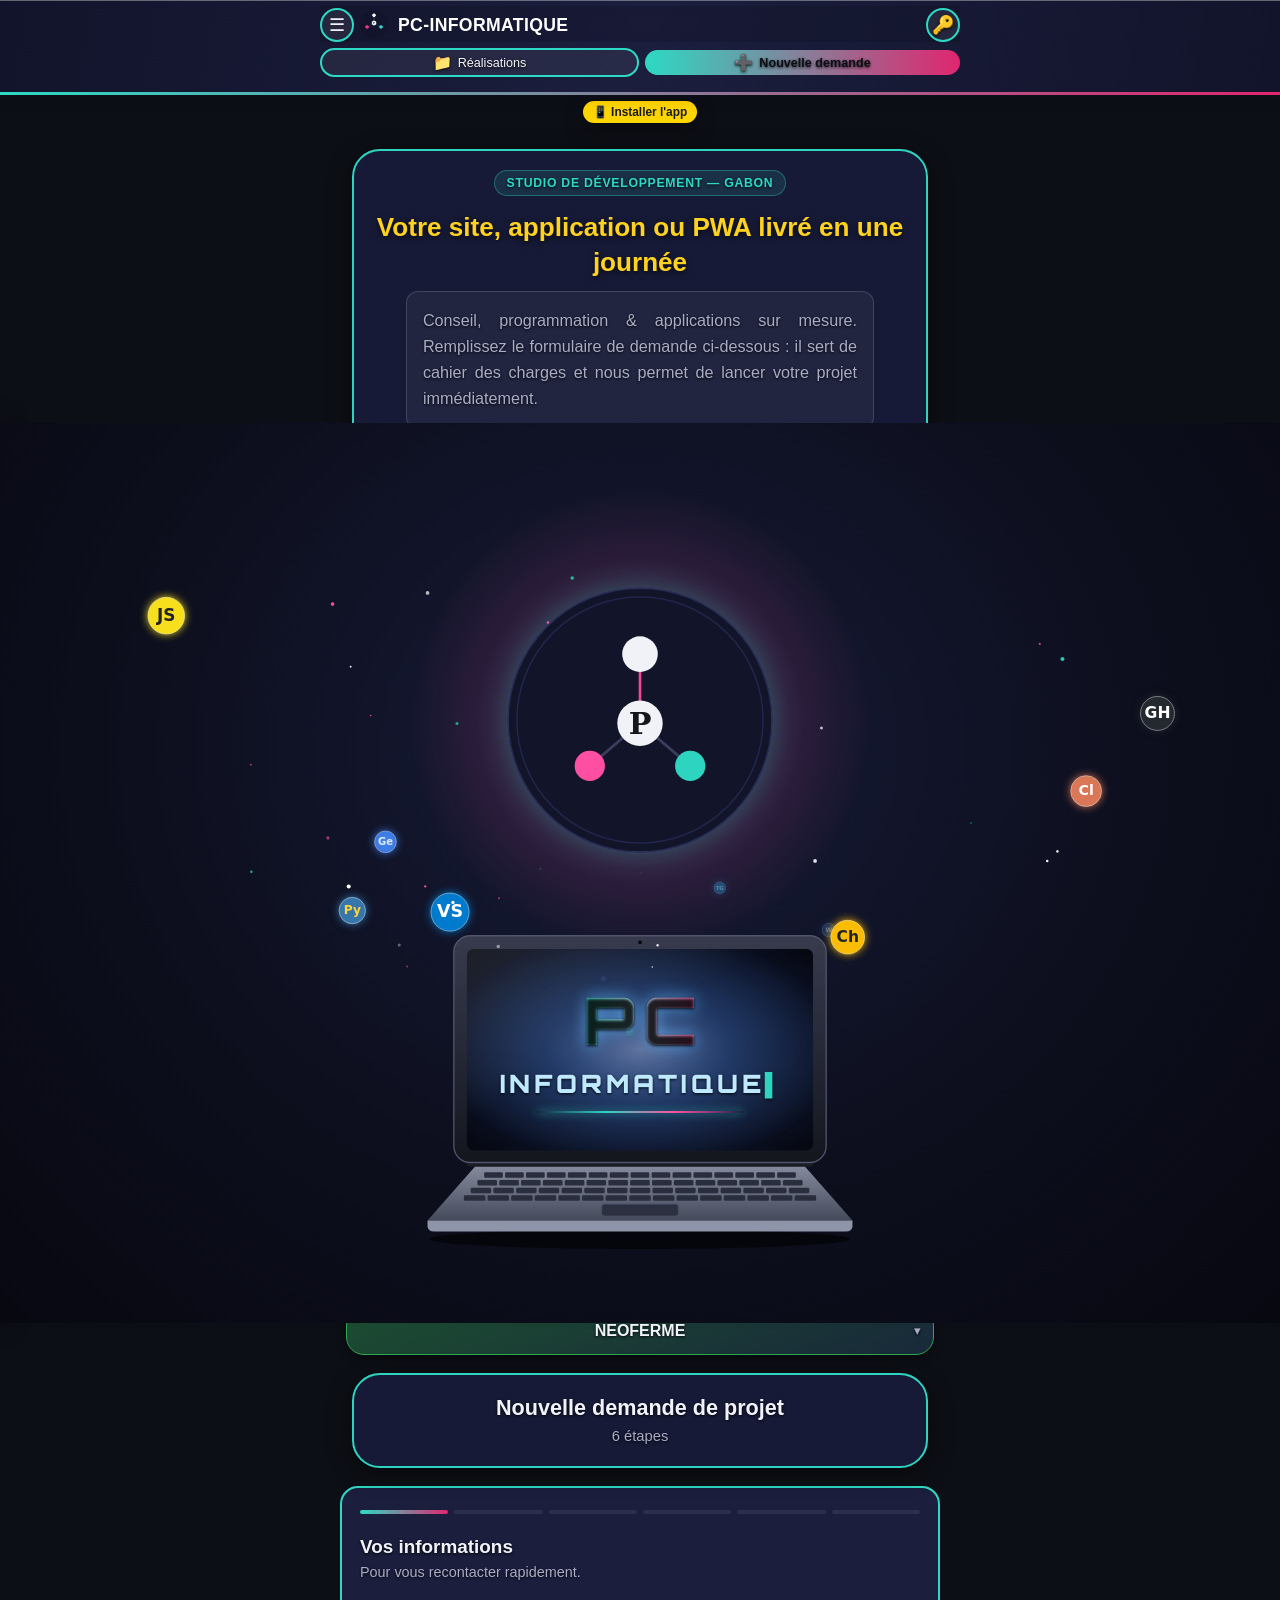
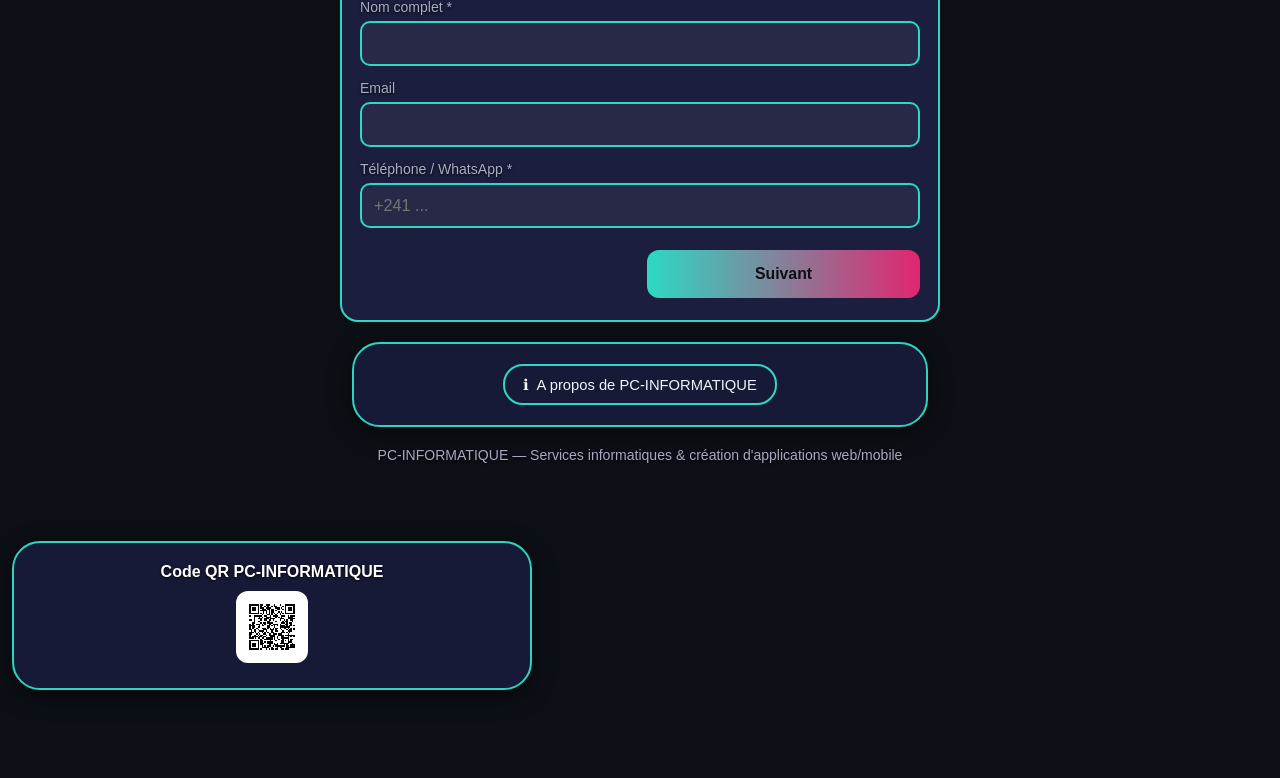
==== commit d4a9baa4: "Fenetre PC-INFORMATIQUE: contenu et cadre identique" ====
--- a/index.html
+++ b/index.html
@@ -1982,7 +1982,7 @@
 <script src="home-start.js"></script>
 <script src="guide-widget.js" defer></script>
 <script src="swap-title.js"></script>
-<script src="apps-grid.js?v=2"></script>
+<script src="apps-grid.js?v=3"></script>
 <script src="cta-demande.js"></script>
 </body>
 </html>
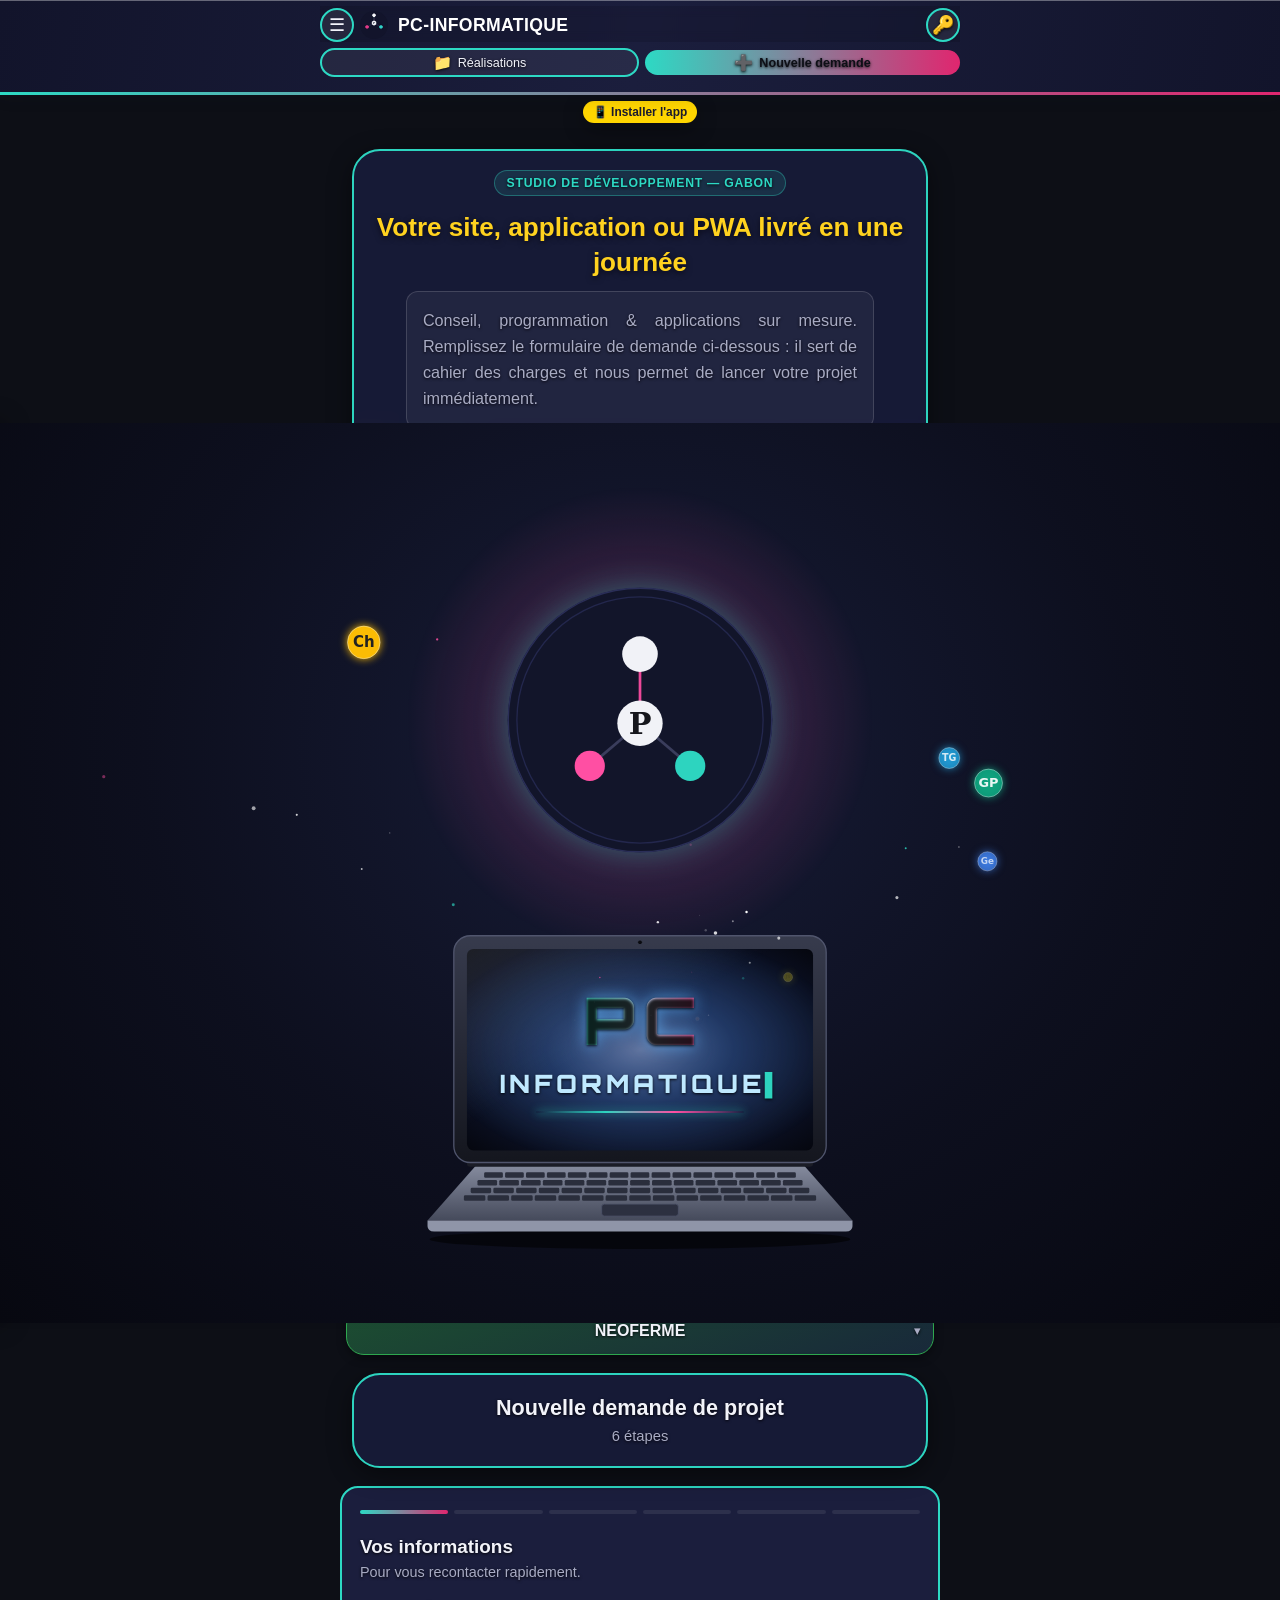
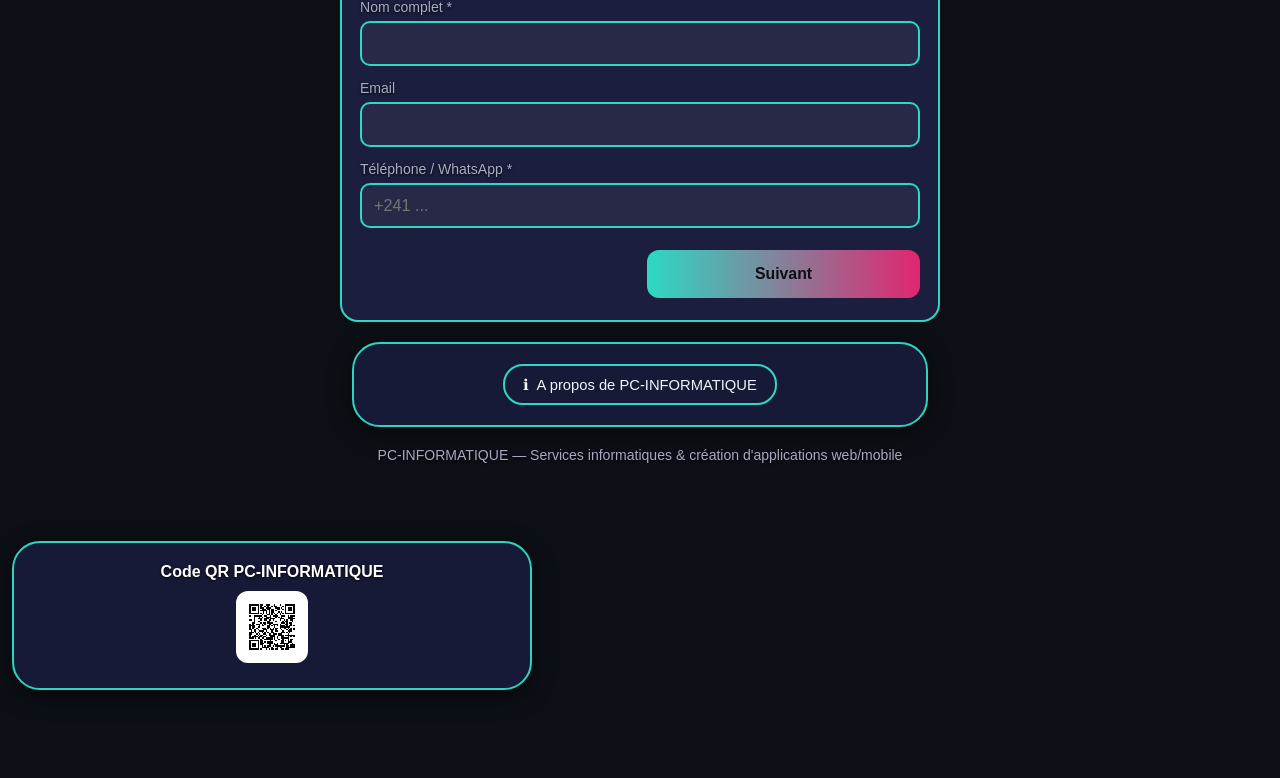
==== commit e2dff777: "Accueils GSC/GFC remplaces, badge masque, images centrees" ====
--- a/index.html
+++ b/index.html
@@ -279,7 +279,7 @@
 .neoferme .badge{background:#ffd23f;color:#14301a;}
 .card.malaga{border-color:#9ecb4d!important;background:linear-gradient(160deg,rgba(158,203,77,.38),rgba(158,203,77,.10))!important;}
 </style>
-<link rel="stylesheet" href="fond-app.css?v=4">
+<link rel="stylesheet" href="fond-app.css?v=6">
 </head>
 <body>
 <script src="splash-laptop.js"></script>
@@ -372,7 +372,7 @@
     <span class="chevron">&#9662;</span>
   </div>
   <div class="card-details">
-    <div class="shot"><span class="badge">Football</span><a href="https://gabon-football-connect.web.app" target="_blank" rel="noopener"><img src="images/gfc-accueil.jpg" alt="Gabon Football Connect : annuaire national du football gabonais" loading="lazy"></a></div>
+    <div class="shot"><span class="badge">Football</span><a href="https://gabon-football-connect.web.app" target="_blank" rel="noopener"><img src="images/gfc-accueil.jpg?v=2" alt="Gabon Football Connect : annuaire national du football gabonais" loading="lazy"></a></div>
     <div class="card-body"><p>Annuaire national du football gabonais : joueurs, clubs, arbitres, entraîneurs et fédérations, avec fiches, carte GFC et QR code officiel.</p><a class="visit-btn" href="https://gabon-football-connect.web.app" target="_blank" rel="noopener"><span data-i18n="voirApp">🔗 Voir l'application</span></a></div>
   </div>
   </div>
@@ -381,7 +381,7 @@
     <span class="chevron">&#9662;</span>
   </div>
   <div class="card-details">
-    <div class="shot"><span class="badge" data-i18n="badgeSport">Sport</span><img src="[data-uri]" alt="Gabon Sport Connect"></div>
+    <div class="shot"><span class="badge" data-i18n="badgeSport">Sport</span><img src="images/gsc-accueil.jpg?v=2" alt="Gabon Sport Connect"></div>
     <div class="card-body"><p data-i18n="bodyGsc">Gestion des structures et acteurs sportifs : clubs, fédérations, arbitres, entraîneurs et athlètes.</p><a class="visit-btn" href="https://gabon-sport-connect.web.app" target="_blank" rel="noopener"><span data-i18n="voirApp">🔗 Voir l'application</span></a></div>
   </div>
 </div>
--- a/fond-app.css
+++ b/fond-app.css
@@ -429,3 +429,11 @@
   display:block !important; position:static !important;
   transform:none !important; zoom:1 !important; border-radius:12px !important;
 }
+
+/* === Étiquette masquée, images centrées === */
+.apps-sheet-box .shot .badge, .apps-sheet-box .badge{
+  display:none !important; position:absolute !important; visibility:hidden !important;
+  width:0 !important; height:0 !important; font-size:0 !important;
+}
+.apps-sheet-box .shot{ justify-content:center !important; align-items:center !important; text-align:center !important; }
+.apps-sheet-box .shot img{ margin:0 auto !important; }
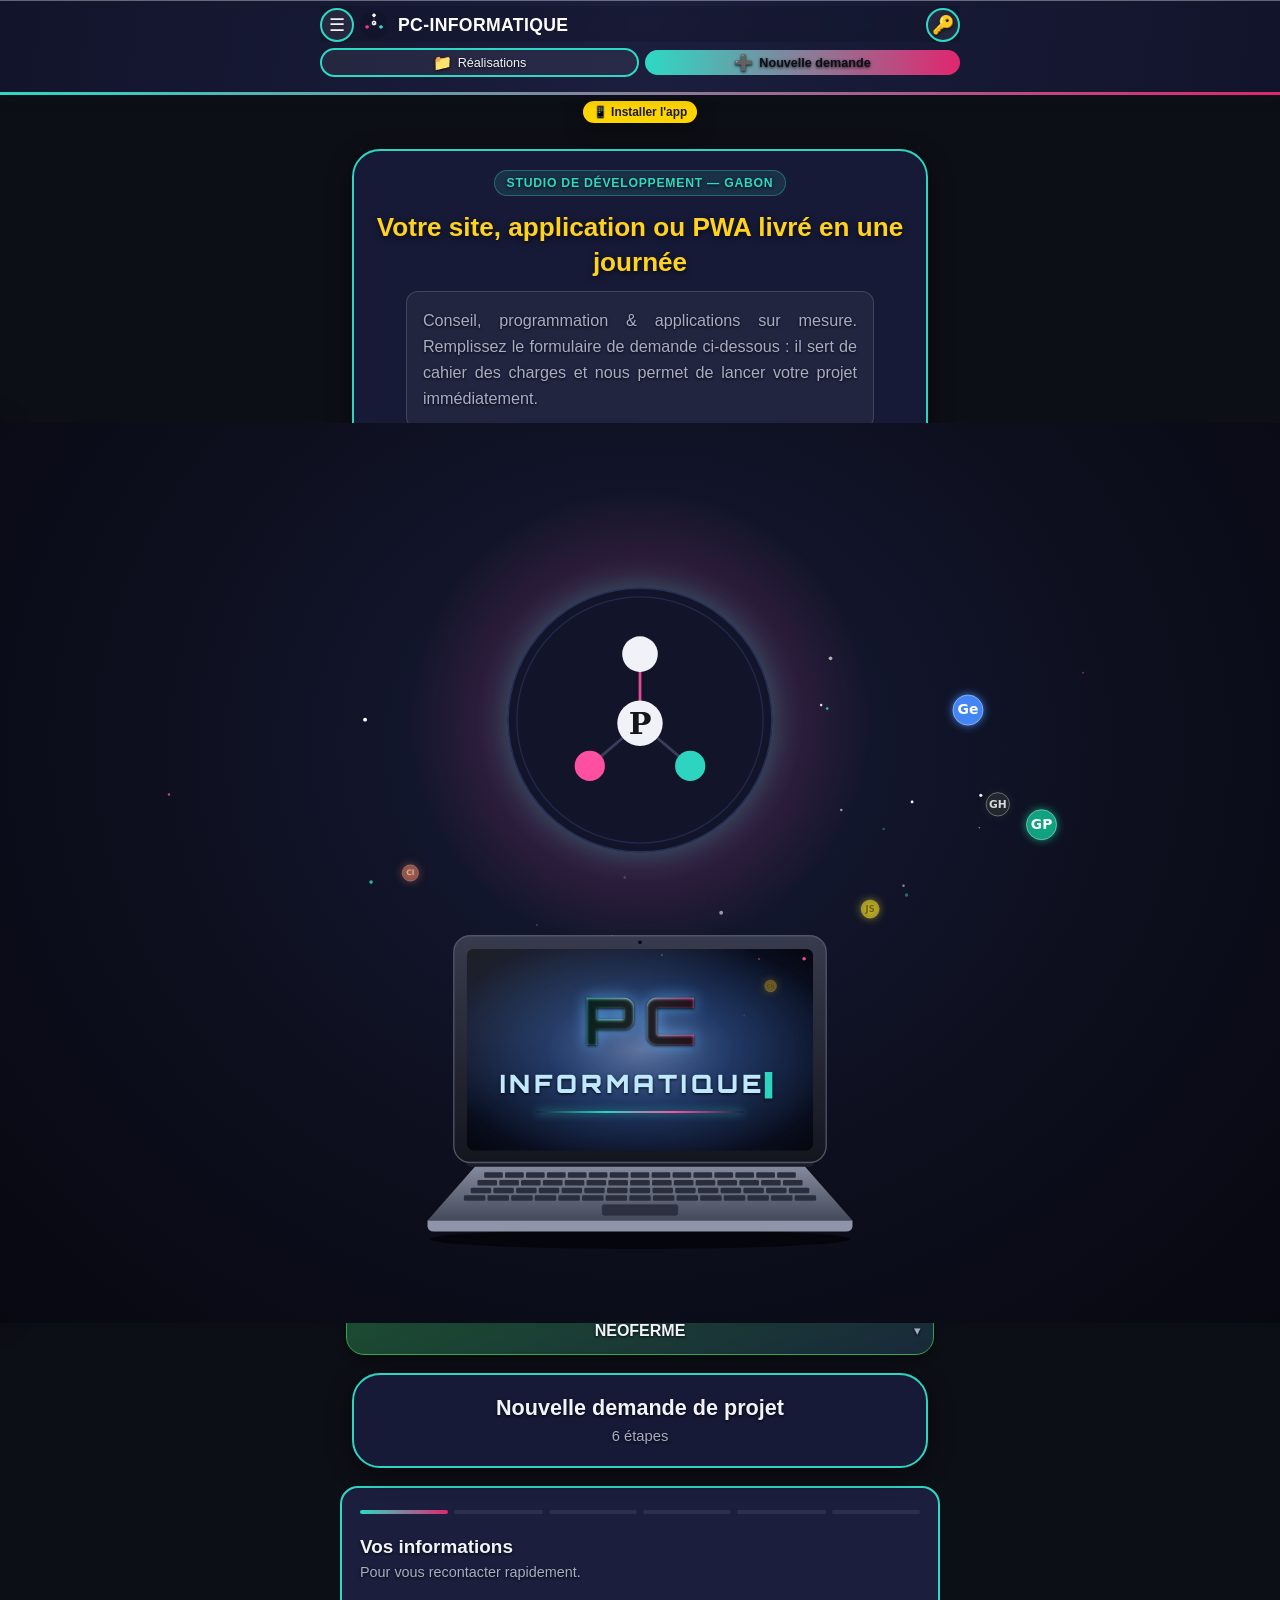
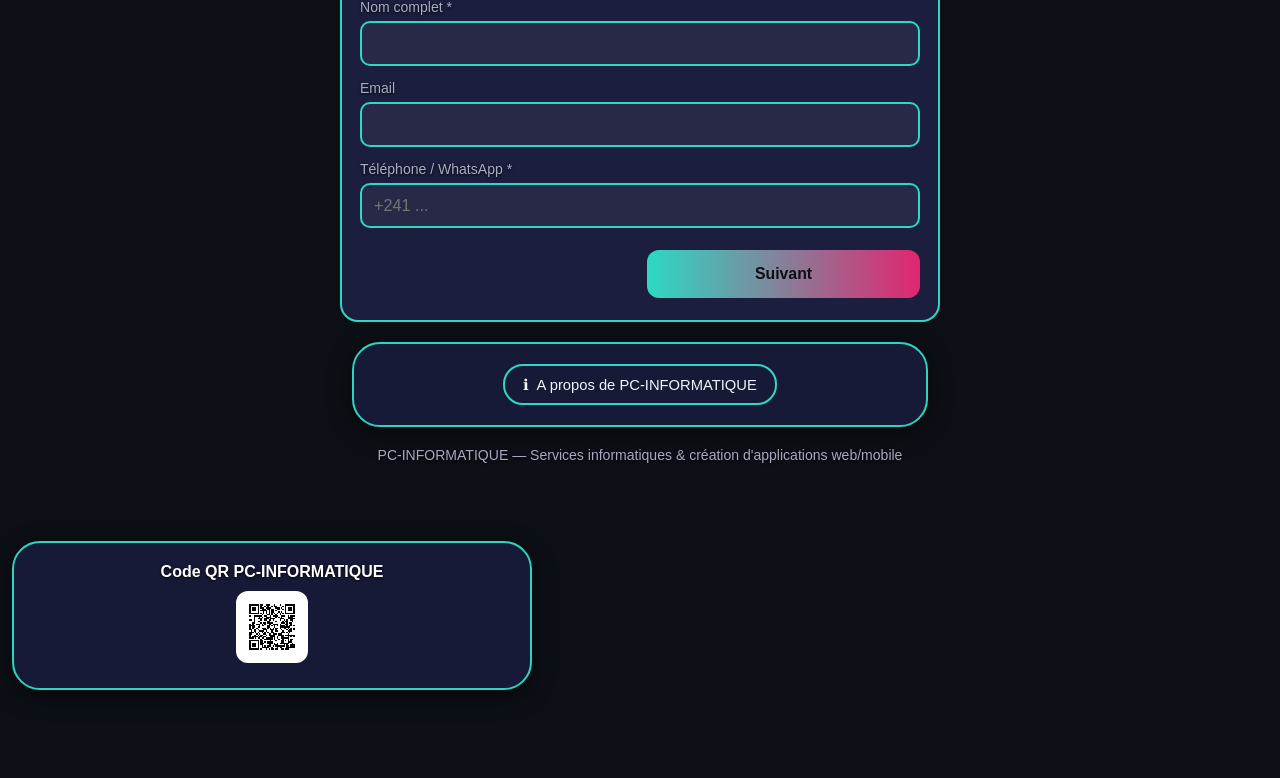
==== commit 44ca8a3e: "Pages d'accueil reelles pour BIJOU/AMBI/MAGERANTE/MALAGA/ANEG + cadre unique" ====
--- a/index.html
+++ b/index.html
@@ -279,7 +279,7 @@
 .neoferme .badge{background:#ffd23f;color:#14301a;}
 .card.malaga{border-color:#9ecb4d!important;background:linear-gradient(160deg,rgba(158,203,77,.38),rgba(158,203,77,.10))!important;}
 </style>
-<link rel="stylesheet" href="fond-app.css?v=6">
+<link rel="stylesheet" href="fond-app.css?v=8">
 </head>
 <body>
 <script src="splash-laptop.js"></script>
@@ -391,7 +391,7 @@
     <span class="chevron">&#9662;</span>
   </div>
   <div class="card-details">
-    <div class="shot"><span class="badge" data-i18n="badgeSorties">Sorties</span><img src="[data-uri]" alt="Ambi241"></div>
+    <div class="shot"><span class="badge" data-i18n="badgeSorties">Sorties</span><img src="images/ambi-accueil.jpg?v=2" alt="Ambi241"></div>
     <div class="card-body"><p data-i18n="bodyAmbi">Annuaire social des établissements (bars, snacks, restos, boîtes de nuit), forum et services taxi.</p><a class="visit-btn" href="https://ambi2412026-debug.github.io/ambi241" target="_blank" rel="noopener"><span data-i18n="voirApp">🔗 Voir l'application</span></a></div>
   </div>
 </div>
@@ -401,7 +401,7 @@
     <span class="chevron">&#9662;</span>
   </div>
   <div class="card-details">
-    <div class="shot"><span class="badge" data-i18n="badgeGestion">Gestion</span><img src="[data-uri]" alt="Magerante"></div>
+    <div class="shot"><span class="badge" data-i18n="badgeGestion">Gestion</span><img src="images/mage-accueil.jpg?v=2" alt="Magerante"></div>
     <div class="card-body"><p data-i18n="bodyMage">Gestion de caisse et d'inventaire pour bars, snacks et clubs : facturation et suivi des bénéfices en temps réel.</p><a class="visit-btn" style="color:#b8860b" href="https://magerante241-boop.github.io/magerante/" target="_blank" rel="noopener"><span data-i18n="voirApp">🔗 Voir l'application</span></a></div>
   </div>
 </div>
@@ -411,7 +411,7 @@
     <span class="chevron">&#9662;</span>
   </div>
   <div class="card-details">
-    <div class="shot"><span class="badge" data-i18n="badgeImmobilier">Immobilier</span><img src="[data-uri]" alt="Malaga"></div>
+    <div class="shot"><span class="badge" data-i18n="badgeImmobilier">Immobilier</span><img src="images/malaga-accueil.jpg?v=2" alt="Malaga"></div>
     <div class="card-body"><p data-i18n="bodyMalaga">« Maison à louer au Gabon » — plateforme de mise en relation pour la location à Libreville entre particuliers, agences et sociétés.</p><a class="visit-btn" href="https://malagagabon-dot.github.io/malaga-gabon/" target="_blank" rel="noopener"><span data-i18n="voirApp">🔗 Voir l'application</span></a></div>
   </div>
 </div>
@@ -433,7 +433,7 @@
     <span class="chevron">&#9662;</span>
   </div>
   <div class="card-details">
-    <div class="shot"><span class="badge">Billetterie</span><a href="https://bijouesno1-bit.github.io/bijou/" target="_blank" rel="noopener" style="display:block"><img src="images/bijou.jpg" alt="BIJOU : le billet authentique, l'entrée sécurisée" loading="lazy"></a></div>
+    <div class="shot"><span class="badge">Billetterie</span><a href="https://bijouesno1-bit.github.io/bijou/" target="_blank" rel="noopener" style="display:block"><img src="images/bijou-accueil.jpg?v=2" alt="BIJOU : le billet authentique, l'entrée sécurisée" loading="lazy"></a></div>
     <div class="card-body"><p>Billetterie en ligne : découvrez les événements à venir, réservez vos places et recevez des billets authentiques et sécurisés.</p><a class="visit-btn" href="https://bijouesno1-bit.github.io/bijou/" target="_blank" rel="noopener"><span data-i18n="voirApp">🔗 Voir l'application</span></a></div>
   </div>
 </div>
@@ -466,7 +466,7 @@
     <span class="chevron">&#9662;</span>
   </div>
   <div class="card-details">
-    <div class="shot"><span class="badge">Annuaire</span><a href="https://pcinformatique28-cloud.github.io/aneg-gabon/" target="_blank" rel="noopener" style="display:block"><img src="images/aneg-accueil.jpg" alt="ANEG : annuaire national des églises du Gabon" loading="lazy"></a></div>
+    <div class="shot"><span class="badge">Annuaire</span><a href="https://pcinformatique28-cloud.github.io/aneg-gabon/" target="_blank" rel="noopener" style="display:block"><img src="images/aneg-accueil.jpg?v=2" alt="ANEG : annuaire national des églises du Gabon" loading="lazy"></a></div>
     <div class="card-body"><p>Annuaire national des églises du Gabon : trouvez une église près de chez vous, consultez sa fiche, ses horaires de culte et son agenda, et scannez son QR code.</p><a class="visit-btn" href="https://pcinformatique28-cloud.github.io/aneg-gabon/" target="_blank" rel="noopener"><span data-i18n="voirApp">🔗 Voir l'application</span></a></div>
   </div>
 </div>
--- a/fond-app.css
+++ b/fond-app.css
@@ -437,3 +437,20 @@
 }
 .apps-sheet-box .shot{ justify-content:center !important; align-items:center !important; text-align:center !important; }
 .apps-sheet-box .shot img{ margin:0 auto !important; }
+
+/* === Cadre image unique : même largeur, même hauteur, image entière === */
+.apps-sheet-box .shot{
+  width:62% !important; max-width:240px !important;
+  height:34vh !important; height:34dvh !important;
+  margin:0 auto 10px !important; flex:0 0 auto !important;
+  background:rgba(255,255,255,.06) !important; border-radius:14px !important;
+  overflow:hidden !important; display:flex !important;
+  justify-content:center !important; align-items:center !important;
+}
+.apps-sheet-box .shot a{ width:100% !important; height:100% !important; display:flex !important; justify-content:center !important; align-items:center !important; }
+.apps-sheet-box .shot img{
+  width:100% !important; height:100% !important;
+  max-width:100% !important; max-height:100% !important;
+  object-fit:contain !important; object-position:center !important;
+  margin:0 !important; border-radius:0 !important;
+}
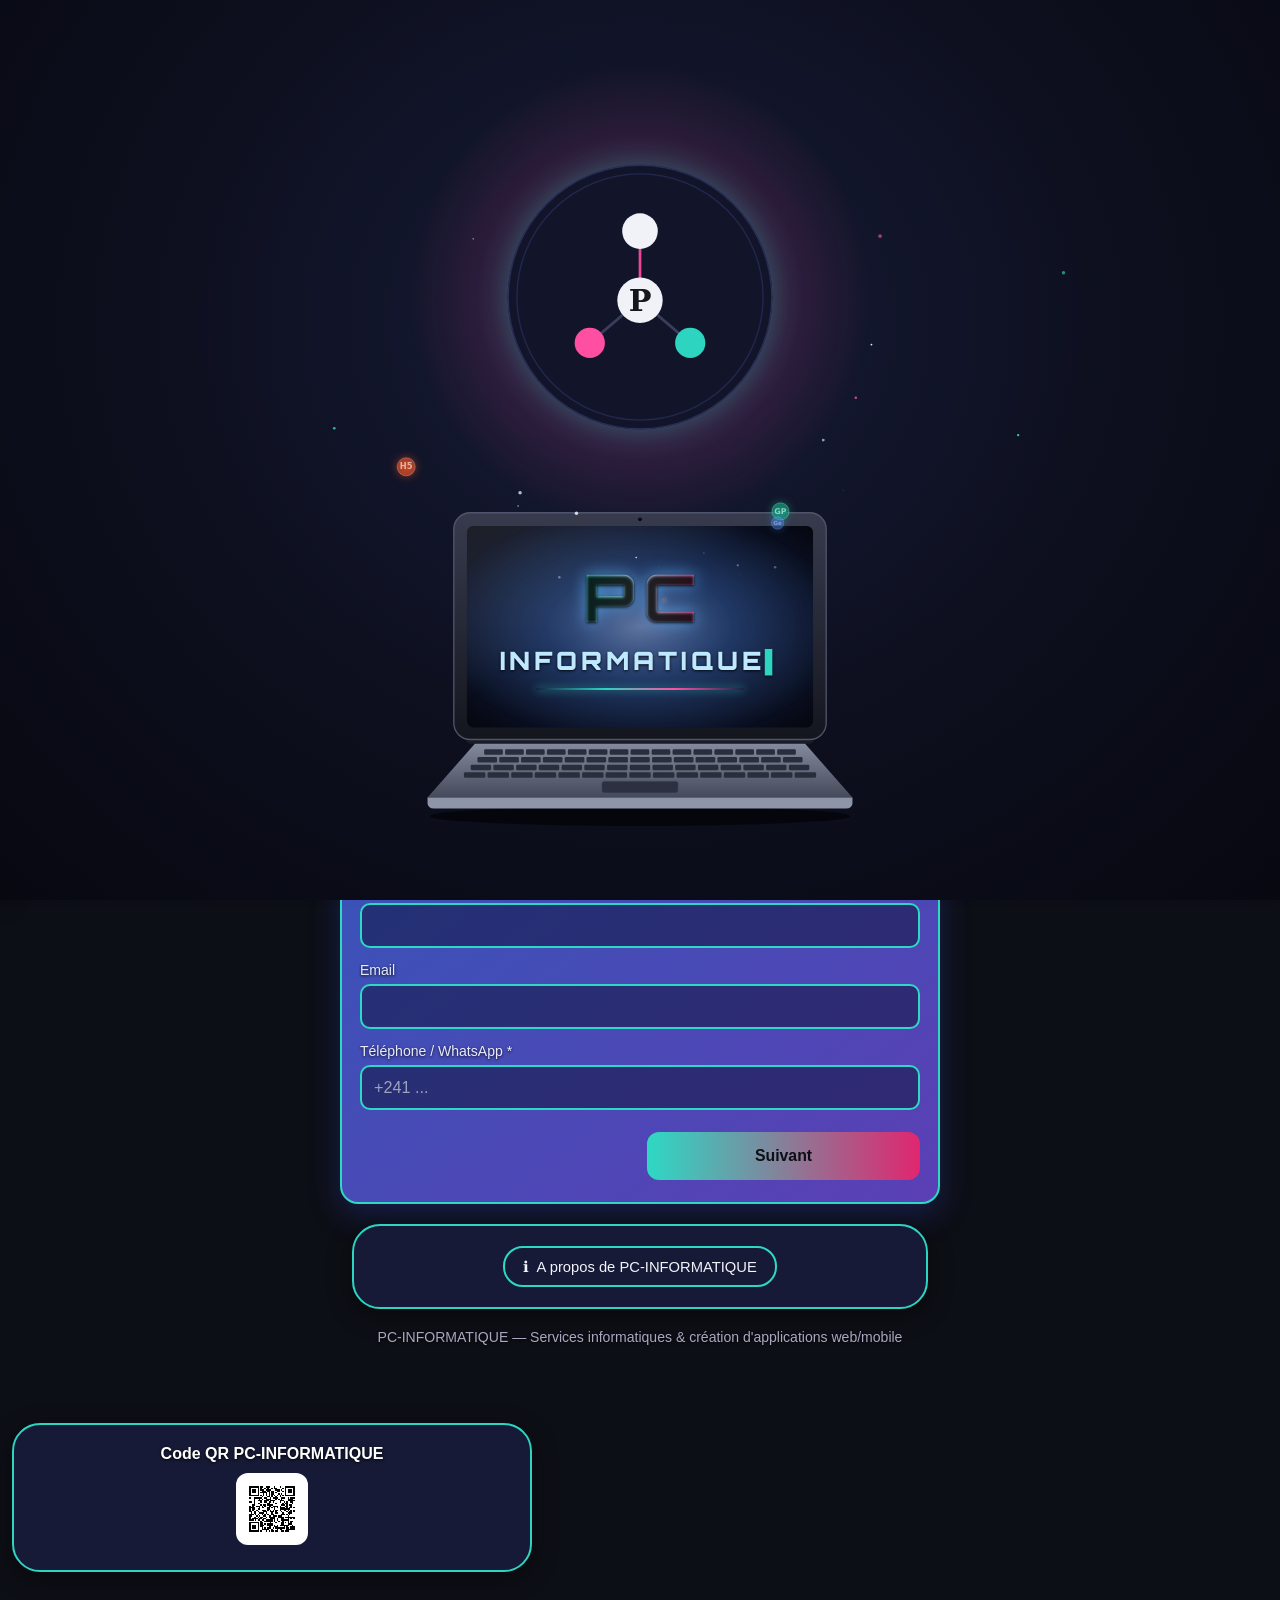
==== commit 04ee86d6: "Masque ancienne interface au chargement, accent titre, couleur formulaire" ====
--- a/index.html
+++ b/index.html
@@ -279,8 +279,8 @@
 .neoferme .badge{background:#ffd23f;color:#14301a;}
 .card.malaga{border-color:#9ecb4d!important;background:linear-gradient(160deg,rgba(158,203,77,.38),rgba(158,203,77,.10))!important;}
 </style>
-<link rel="stylesheet" href="fond-app.css?v=8">
-</head>
+<link rel="stylesheet" href="fond-app.css?v=9">
+<script>document.documentElement.classList.add('apps-pre');setTimeout(function(){document.documentElement.classList.remove('apps-pre')},4000);</script></head>
 <body>
 <script src="splash-laptop.js"></script>
 <button type="button" id="install-fab" class="install-fab">
@@ -1982,7 +1982,7 @@
 <script src="home-start.js"></script>
 <script src="guide-widget.js" defer></script>
 <script src="swap-title.js"></script>
-<script src="apps-grid.js?v=3"></script>
+<script src="apps-grid.js?v=4"></script>
 <script src="cta-demande.js"></script>
 </body>
 </html>
--- a/fond-app.css
+++ b/fond-app.css
@@ -454,3 +454,25 @@
   object-fit:contain !important; object-position:center !important;
   margin:0 !important; border-radius:0 !important;
 }
+
+/* === Pas de flash de l'ancienne interface au chargement === */
+html.apps-pre .pc-partners,
+html.apps-pre [id^="card-"],
+html.apps-pre .card.pcinfo-self,
+html.apps-pre .card:has(.card){
+  opacity:0 !important; pointer-events:none !important;
+  max-height:0 !important; min-height:0 !important; overflow:hidden !important;
+  margin:0 !important; padding:0 !important; border-width:0 !important;
+}
+
+/* === Tuile formulaire : couleur plus claire et moderne === */
+.formbox{
+  background:linear-gradient(145deg,#3556b8 0%,#5b3fb5 100%) !important;
+  box-shadow:0 10px 30px rgba(40,50,140,.45), inset 0 1px 0 rgba(255,255,255,.18) !important;
+}
+.formbox h2,.formbox h3,.formbox h4,.formbox legend{ color:#fff !important; }
+.formbox label,.formbox p,.formbox small,.formbox .sub,.formbox .hint{ color:#e9ecff !important; }
+.formbox input,.formbox textarea,.formbox select{
+  background:rgba(12,16,52,.50) !important; color:#fff !important;
+}
+.formbox input::placeholder,.formbox textarea::placeholder{ color:rgba(255,255,255,.55) !important; }
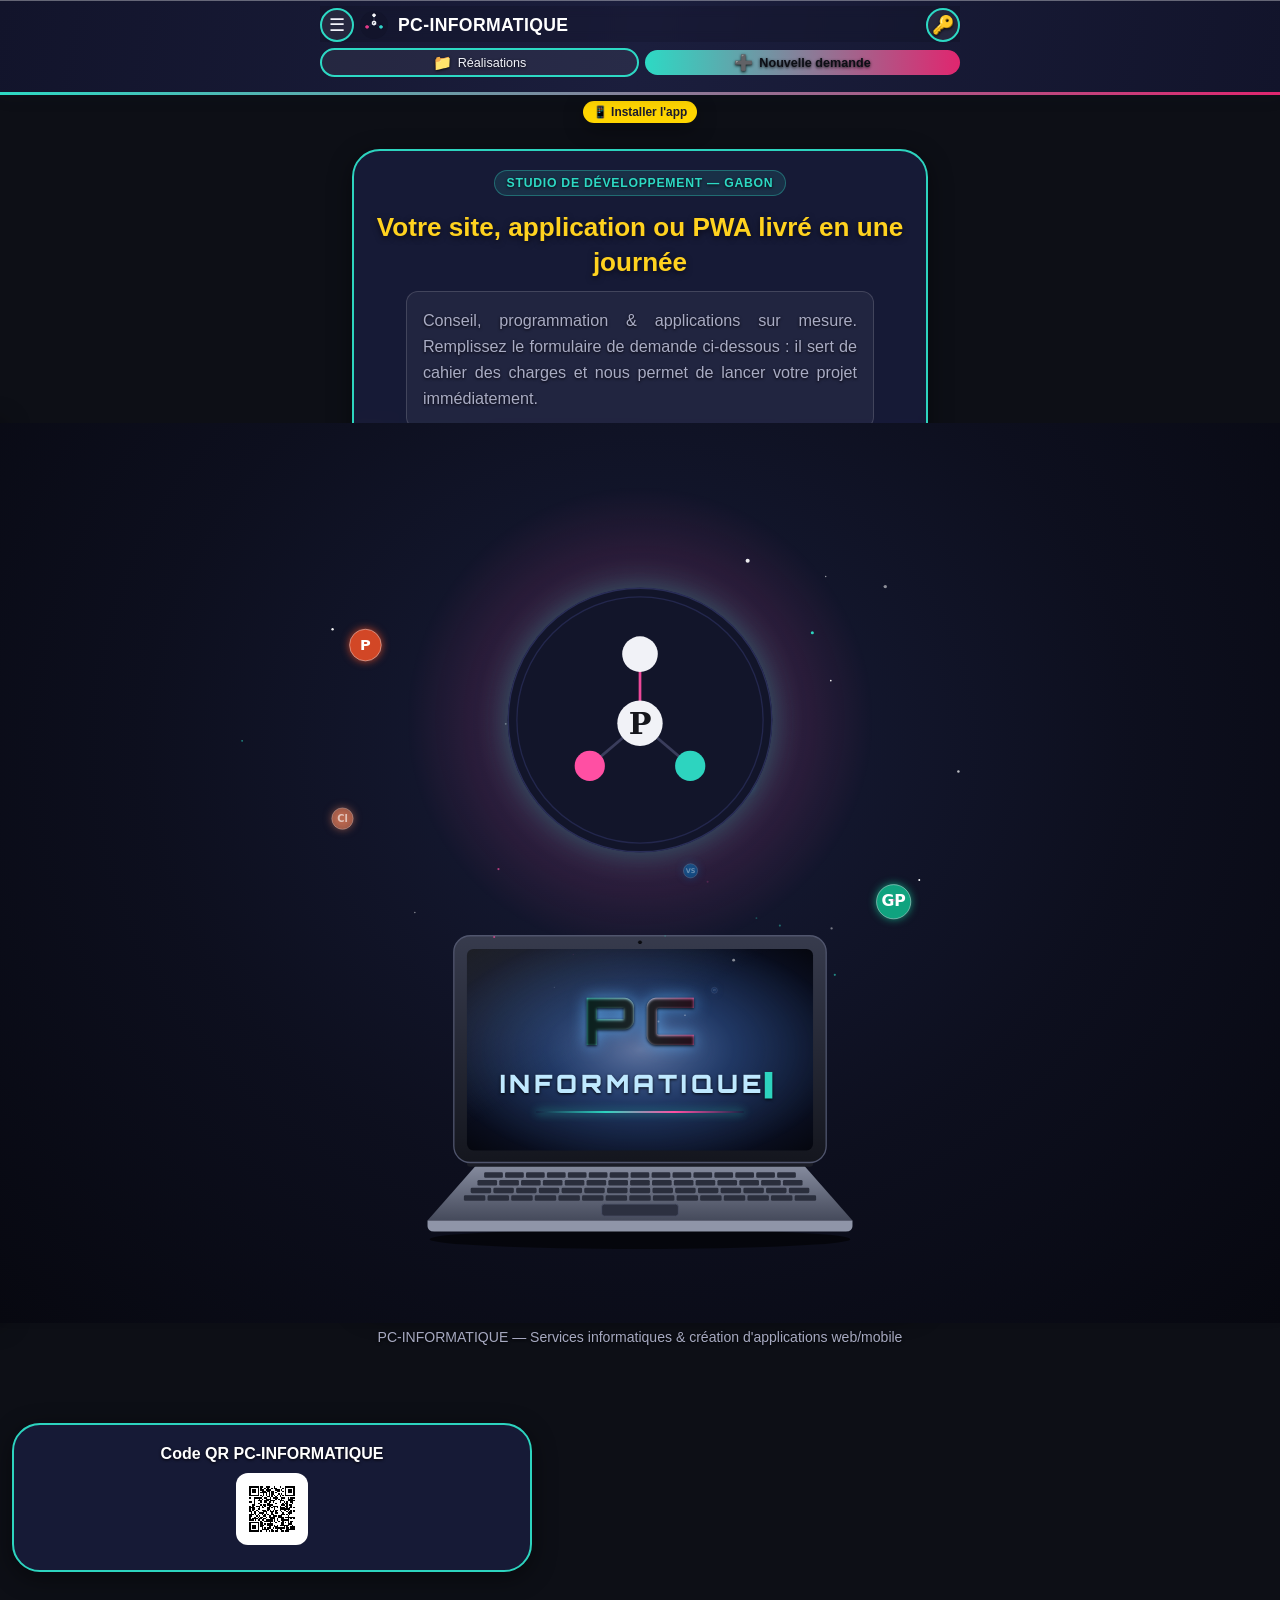
==== commit 272385d2: "Formulaire: contour jaune, titre centre, libelles jaunes" ====
--- a/index.html
+++ b/index.html
@@ -279,7 +279,7 @@
 .neoferme .badge{background:#ffd23f;color:#14301a;}
 .card.malaga{border-color:#9ecb4d!important;background:linear-gradient(160deg,rgba(158,203,77,.38),rgba(158,203,77,.10))!important;}
 </style>
-<link rel="stylesheet" href="fond-app.css?v=9">
+<link rel="stylesheet" href="fond-app.css?v=10">
 <script>document.documentElement.classList.add('apps-pre');setTimeout(function(){document.documentElement.classList.remove('apps-pre')},4000);</script></head>
 <body>
 <script src="splash-laptop.js"></script>
--- a/fond-app.css
+++ b/fond-app.css
@@ -476,3 +476,12 @@
   background:rgba(12,16,52,.50) !important; color:#fff !important;
 }
 .formbox input::placeholder,.formbox textarea::placeholder{ color:rgba(255,255,255,.55) !important; }
+
+/* === Formulaire : contour jaune, titre centré, libellés jaunes === */
+body .formbox{ border-color:#ffd43b !important; border-width:2px !important; }
+body .formbox h2, body .formbox h3, body .formbox h4, body .formbox legend{
+  text-align:center !important; width:100% !important;
+}
+body .formbox p{ text-align:center !important; }
+body .formbox label{ color:#ffd43b !important; font-weight:700 !important; text-align:left !important; }
+body .formbox input, body .formbox textarea, body .formbox select{ border-color:var(--logo-teal,#2dd4bf) !important; }
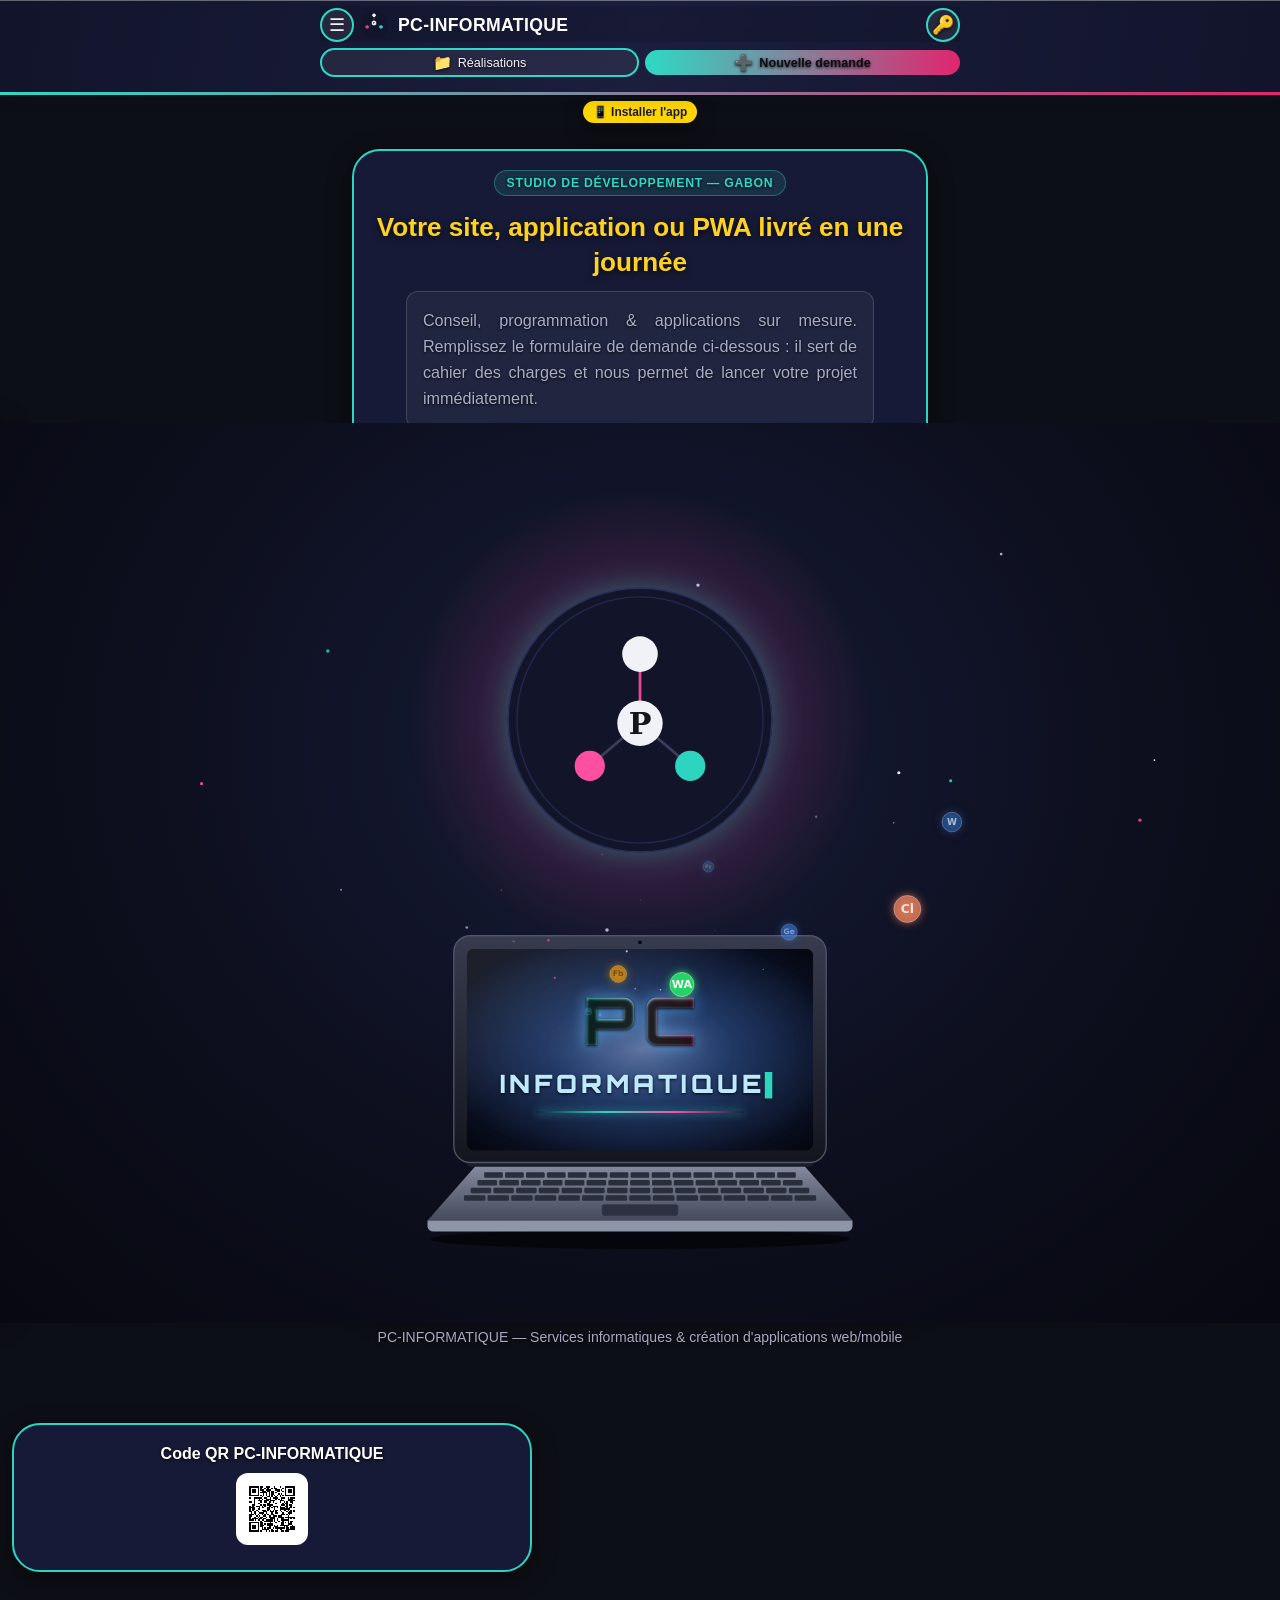
==== commit e6af2764: "Accents heroTitle (dictionnaire i18n)" ====
--- a/index.html
+++ b/index.html
@@ -813,7 +813,7 @@
     };
 
     var I18N={
-      fr:{accueil:"Accueil",realisations:"Realisations",nouvelleDemande:"Nouvelle demande",monProfil:"Mon profil",tableauBord:"Tableau de bord",connexion:"Connexion",kicker:"Studio de developpement - Gabon",heroTitle:"Votre <span class='g'>site, application ou PWA</span> livre en <span class='g'>une journee</span>",lede:"Conseil, programmation &amp; applications sur mesure. Remplissez le formulaire de demande ci-dessous : il sert de cahier des charges et nous permet de lancer votre projet immediatement.",realisationsTitle:"Nos realisations",realisationsCount:"12 applications",badgeServices:"Services",bodyLework:"Mise en relation entre clients et techniciens valides (electricite, plomberie, BTP, climatisation) : devis, reservation, discussion et paiement en toute confiance au Gabon.",demandeTitle:"Nouvelle demande de projet",demandeSteps:"6 etapes",badgeSport:"Sport",badgeSorties:"Sorties",badgeGestion:"Gestion",badgeImmobilier:"Immobilier",bodyGsc:"Gestion des structures et acteurs sportifs : clubs, federations, arbitres, entraineurs et athletes.",bodyAmbi:"Annuaire social des etablissements (bars, snacks, restos, boites de nuit), forum et services taxi.",bodyMage:"Gestion de caisse et d'inventaire pour bars, snacks et clubs : facturation et suivi des benefices en temps reel.",bodyMalaga:"Maison a louer au Gabon - plateforme de mise en relation pour la location a Libreville entre particuliers, agences et societes.",voirApp:"Voir l'application",navAccueil:"Accueil",navProjets:"Projets",navDemande:"Demande",navConnexion:"Connexion",step1Title:"Vos informations",step1Hint:"Pour vous recontacter rapidement.",labelNom:"Nom complet *",labelEmail:"Email",labelTel:"Telephone / WhatsApp *",step2Title:"Votre activite",step2Hint:"Un peu de contexte sur votre structure.",labelStructure:"Nom de l'entreprise / structure",labelSecteur:"Secteur d'activite *",labelVille:"Ville",step3Title:"Type de produit",step3Hint:"Que souhaitez-vous faire creer ?",step4Title:"Fonctionnalites &amp; details",step4Hint:"Cochez ce qui vous interesse.",labelDesc:"Description libre du projet",labelBudget:"Budget approximatif",labelDelai:"Delai souhaite",step5Title:"Identite visuelle",step5Hint:"Tout ce que vous avez deja (facultatif) — sinon on vous propose une charte.",labelNomCommercial:"Nom commercial souhaite",labelSlogan:"Slogan",labelDevise:"Devise a afficher",labelCouleurs:"Couleurs de la marque (si connues)",colorPrincipale:"Principale",colorSecondaire:"Secondaire",labelLogo:"Logo / photos (facultatif)",uploadBoxText:"📎 Toucher pour choisir des images",labelTextes:"Textes / contenus deja prets (facultatif)",step6Title:"Recapitulatif",step6Hint:"Verifiez avant l'envoi.",successTitle:"Demande envoyee !",successHint:"Nous revenons vers vous tres vite sur le numero/email fourni.",btnPrev:"Precedent",btnSuivant:"Suivant",btnEnvoyer:"Envoyer ma demande",aboutBtn:"ℹ️&nbsp; A propos de PC-INFORMATIQUE",footerText:"PC-INFORMATIQUE — Services informatiques &amp; creation d'applications web/mobile",choisirPlaceholder:"— Choisir —",secteurCommerce:"Commerce &amp; vente",secteurRestauration:"Restauration &amp; bars",secteurHotellerie:"Hotellerie &amp; tourisme",secteurImmobilier:"Immobilier",secteurSante:"Sante",secteurEducation:"Education",secteurTransport:"Transport &amp; logistique",secteurServices:"Services &amp; conseil",secteurSport:"Sport &amp; loisirs",secteurAutre:"Autre",budgetMoins150:"Moins de 150 000 FCFA",budget150a400:"150 000 – 400 000 FCFA",budget400a1000:"400 000 – 1 000 000 FCFA",budgetPlus1000:"Plus de 1 000 000 FCFA",budgetDiscuter:"A discuter",delaiExpress:"Express (24h)",delai2a3j:"2 a 3 jours",delai1sem:"1 semaine",delaiFlexible:"Flexible",deviseFcfa:"FCFA",deviseEur:"EUR",deviseUsd:"USD",deviseAutre:"Autre",typeSite:"Site vitrine",typeEcommerce:"Site e-commerce / boutique en ligne",typeApp:"Application mobile",typePwa:"PWA (application web installable)",typeLogiciel:"Logiciel de gestion (caisse, stock)",typeAutre:"Autre",featContact:"Formulaire de contact",featPaiement:"Paiement en ligne / Mobile Money",featEspace:"Espace client / connexion",featPanneau:"Panneau d'administration",featNotif:"Notifications",featCarte:"Carte / geolocalisation",featMultilingue:"Multilingue",aboutH3:"A propos de PC-INFORMATIQUE",tabPresentation:"Presentation",tabRoles:"Roles",tabDonnees:"Donnees",tabContact:"Contact",tabLegal:"Legal",creatorRole:"Informaticien &middot; Fondateur &amp; President de PC-INFORMATIQUE",presentationIntro:"PC-INFORMATIQUE est un studio de developpement base a Libreville, Gabon, specialise dans la creation de sites, d'applications et de PWA sur mesure pour les entreprises et particuliers gabonais.",ourAppsTitle:"Nos 12 applications",appPcinfo:"PC-INFORMATIQUE (ce site)",appGsc:"Gabon Sport Connect",roleVisiteurTitle:"Visiteur (non connecte)",roleVisiteurText:"Acces en lecture seule aux realisations, au formulaire de demande de projet et aux informations publiques du site.",roleMembreTitle:"Membre (compte gratuit)",roleMembreText:"Creation de profil, suivi de ses demandes et de ses projets soumis, reception des notifications liees a son dossier.",roleAdminTitle:"Administrateur",roleAdminText:"Acces complet au tableau de bord : validation ou refus des demandes et des projets membres, moderation des contenus.",donneesTitle:"Donnees collectees",donneesText:"Identifiant, email, informations de contact et details du projet transmis via le formulaire de demande.",stockageTitle:"Stockage",stockageText:"Les donnees sont hebergees via Firebase (Authentification, Firestore) et securisees selon les regles d'acces standard de la plateforme.",usageTitle:"Usage",usageText:"Ces informations servent uniquement au traitement de votre demande et au fonctionnement du site. Elles ne sont ni vendues ni partagees avec des tiers.",contactTitle:"Nous contacter",contactText:"Pour toute question, signalement ou demande d'assistance concernant l'une de nos 12 applications, contactez l'administration PC-INFORMATIQUE.",legalTitle:"Mentions legales &amp; CGU",legalEditeur:"<b>Editeur :</b> PC-INFORMATIQUE, studio de developpement, Libreville, Gabon.",legalObjet:"<b>Objet :</b> ce site presente nos realisations et permet de soumettre une demande de creation de site, application ou PWA.",legalContenu:"<b>Contenu :</b> les projets et informations soumis via le formulaire restent la propriete de leurs auteurs et sont traites uniquement dans le cadre de la demande.",legalMineurs:"<b>Acces mineurs :</b> l'utilisation du formulaire de demande de projet suppose d'etre majeur ou d'avoir l'accord d'un representant legal.",notifTitle:"Parametres notifications",notifRow1Label:"Suivi de mes demandes",notifRow1Sub:"Statut valide / refuse de vos demandes de projet",notifRow2Label:"Suivi de mes projets membres",notifRow2Sub:"Validation ou refus de vos projets soumis",notifRow3Label:"Actualites PC-INFORMATIQUE",notifRow3Sub:"Nouveautes et informations du studio",notifRow4Label:"Rappels",notifRow4Sub:"Echeances et relances liees a vos demandes"},
+      fr:{accueil:"Accueil",realisations:"Realisations",nouvelleDemande:"Nouvelle demande",monProfil:"Mon profil",tableauBord:"Tableau de bord",connexion:"Connexion",kicker:"Studio de developpement - Gabon",heroTitle:"Votre <span class='g'>site, application ou PWA</span> livré en <span class='g'>une journée</span>",lede:"Conseil, programmation &amp; applications sur mesure. Remplissez le formulaire de demande ci-dessous : il sert de cahier des charges et nous permet de lancer votre projet immediatement.",realisationsTitle:"Nos realisations",realisationsCount:"12 applications",badgeServices:"Services",bodyLework:"Mise en relation entre clients et techniciens valides (electricite, plomberie, BTP, climatisation) : devis, reservation, discussion et paiement en toute confiance au Gabon.",demandeTitle:"Nouvelle demande de projet",demandeSteps:"6 etapes",badgeSport:"Sport",badgeSorties:"Sorties",badgeGestion:"Gestion",badgeImmobilier:"Immobilier",bodyGsc:"Gestion des structures et acteurs sportifs : clubs, federations, arbitres, entraineurs et athletes.",bodyAmbi:"Annuaire social des etablissements (bars, snacks, restos, boites de nuit), forum et services taxi.",bodyMage:"Gestion de caisse et d'inventaire pour bars, snacks et clubs : facturation et suivi des benefices en temps reel.",bodyMalaga:"Maison a louer au Gabon - plateforme de mise en relation pour la location a Libreville entre particuliers, agences et societes.",voirApp:"Voir l'application",navAccueil:"Accueil",navProjets:"Projets",navDemande:"Demande",navConnexion:"Connexion",step1Title:"Vos informations",step1Hint:"Pour vous recontacter rapidement.",labelNom:"Nom complet *",labelEmail:"Email",labelTel:"Telephone / WhatsApp *",step2Title:"Votre activite",step2Hint:"Un peu de contexte sur votre structure.",labelStructure:"Nom de l'entreprise / structure",labelSecteur:"Secteur d'activite *",labelVille:"Ville",step3Title:"Type de produit",step3Hint:"Que souhaitez-vous faire creer ?",step4Title:"Fonctionnalites &amp; details",step4Hint:"Cochez ce qui vous interesse.",labelDesc:"Description libre du projet",labelBudget:"Budget approximatif",labelDelai:"Delai souhaite",step5Title:"Identite visuelle",step5Hint:"Tout ce que vous avez deja (facultatif) — sinon on vous propose une charte.",labelNomCommercial:"Nom commercial souhaite",labelSlogan:"Slogan",labelDevise:"Devise a afficher",labelCouleurs:"Couleurs de la marque (si connues)",colorPrincipale:"Principale",colorSecondaire:"Secondaire",labelLogo:"Logo / photos (facultatif)",uploadBoxText:"📎 Toucher pour choisir des images",labelTextes:"Textes / contenus deja prets (facultatif)",step6Title:"Recapitulatif",step6Hint:"Verifiez avant l'envoi.",successTitle:"Demande envoyee !",successHint:"Nous revenons vers vous tres vite sur le numero/email fourni.",btnPrev:"Precedent",btnSuivant:"Suivant",btnEnvoyer:"Envoyer ma demande",aboutBtn:"ℹ️&nbsp; A propos de PC-INFORMATIQUE",footerText:"PC-INFORMATIQUE — Services informatiques &amp; creation d'applications web/mobile",choisirPlaceholder:"— Choisir —",secteurCommerce:"Commerce &amp; vente",secteurRestauration:"Restauration &amp; bars",secteurHotellerie:"Hotellerie &amp; tourisme",secteurImmobilier:"Immobilier",secteurSante:"Sante",secteurEducation:"Education",secteurTransport:"Transport &amp; logistique",secteurServices:"Services &amp; conseil",secteurSport:"Sport &amp; loisirs",secteurAutre:"Autre",budgetMoins150:"Moins de 150 000 FCFA",budget150a400:"150 000 – 400 000 FCFA",budget400a1000:"400 000 – 1 000 000 FCFA",budgetPlus1000:"Plus de 1 000 000 FCFA",budgetDiscuter:"A discuter",delaiExpress:"Express (24h)",delai2a3j:"2 a 3 jours",delai1sem:"1 semaine",delaiFlexible:"Flexible",deviseFcfa:"FCFA",deviseEur:"EUR",deviseUsd:"USD",deviseAutre:"Autre",typeSite:"Site vitrine",typeEcommerce:"Site e-commerce / boutique en ligne",typeApp:"Application mobile",typePwa:"PWA (application web installable)",typeLogiciel:"Logiciel de gestion (caisse, stock)",typeAutre:"Autre",featContact:"Formulaire de contact",featPaiement:"Paiement en ligne / Mobile Money",featEspace:"Espace client / connexion",featPanneau:"Panneau d'administration",featNotif:"Notifications",featCarte:"Carte / geolocalisation",featMultilingue:"Multilingue",aboutH3:"A propos de PC-INFORMATIQUE",tabPresentation:"Presentation",tabRoles:"Roles",tabDonnees:"Donnees",tabContact:"Contact",tabLegal:"Legal",creatorRole:"Informaticien &middot; Fondateur &amp; President de PC-INFORMATIQUE",presentationIntro:"PC-INFORMATIQUE est un studio de developpement base a Libreville, Gabon, specialise dans la creation de sites, d'applications et de PWA sur mesure pour les entreprises et particuliers gabonais.",ourAppsTitle:"Nos 12 applications",appPcinfo:"PC-INFORMATIQUE (ce site)",appGsc:"Gabon Sport Connect",roleVisiteurTitle:"Visiteur (non connecte)",roleVisiteurText:"Acces en lecture seule aux realisations, au formulaire de demande de projet et aux informations publiques du site.",roleMembreTitle:"Membre (compte gratuit)",roleMembreText:"Creation de profil, suivi de ses demandes et de ses projets soumis, reception des notifications liees a son dossier.",roleAdminTitle:"Administrateur",roleAdminText:"Acces complet au tableau de bord : validation ou refus des demandes et des projets membres, moderation des contenus.",donneesTitle:"Donnees collectees",donneesText:"Identifiant, email, informations de contact et details du projet transmis via le formulaire de demande.",stockageTitle:"Stockage",stockageText:"Les donnees sont hebergees via Firebase (Authentification, Firestore) et securisees selon les regles d'acces standard de la plateforme.",usageTitle:"Usage",usageText:"Ces informations servent uniquement au traitement de votre demande et au fonctionnement du site. Elles ne sont ni vendues ni partagees avec des tiers.",contactTitle:"Nous contacter",contactText:"Pour toute question, signalement ou demande d'assistance concernant l'une de nos 12 applications, contactez l'administration PC-INFORMATIQUE.",legalTitle:"Mentions legales &amp; CGU",legalEditeur:"<b>Editeur :</b> PC-INFORMATIQUE, studio de developpement, Libreville, Gabon.",legalObjet:"<b>Objet :</b> ce site presente nos realisations et permet de soumettre une demande de creation de site, application ou PWA.",legalContenu:"<b>Contenu :</b> les projets et informations soumis via le formulaire restent la propriete de leurs auteurs et sont traites uniquement dans le cadre de la demande.",legalMineurs:"<b>Acces mineurs :</b> l'utilisation du formulaire de demande de projet suppose d'etre majeur ou d'avoir l'accord d'un representant legal.",notifTitle:"Parametres notifications",notifRow1Label:"Suivi de mes demandes",notifRow1Sub:"Statut valide / refuse de vos demandes de projet",notifRow2Label:"Suivi de mes projets membres",notifRow2Sub:"Validation ou refus de vos projets soumis",notifRow3Label:"Actualites PC-INFORMATIQUE",notifRow3Sub:"Nouveautes et informations du studio",notifRow4Label:"Rappels",notifRow4Sub:"Echeances et relances liees a vos demandes"},
       en:{accueil:"Home",realisations:"Portfolio",nouvelleDemande:"New request",monProfil:"My profile",tableauBord:"Dashboard",connexion:"Login",kicker:"Development studio - Gabon",heroTitle:"Your <span class='g'>website, app or PWA</span> delivered in <span class='g'>one day</span>",lede:"Consulting, development &amp; custom applications. Fill out the request form below: it works as a project brief and lets us start your project right away.",realisationsTitle:"Our work",realisationsCount:"12 apps",badgeServices:"Services",bodyLework:"Matchmaking between clients and vetted technicians (electrical, plumbing, construction, air conditioning): quotes, booking, chat and secure payment in Gabon.",demandeTitle:"New project request",demandeSteps:"6 steps",badgeSport:"Sport",badgeSorties:"Nightlife",badgeGestion:"Management",badgeImmobilier:"Real Estate",bodyGsc:"Management of sports structures and stakeholders: clubs, federations, referees, coaches and athletes.",bodyAmbi:"Social directory of venues (bars, snack bars, restaurants, nightclubs), forum and taxi services.",bodyMage:"Cash register and inventory management for bars, snack bars and clubs: billing and real-time profit tracking.",bodyMalaga:"House for rent in Gabon - a matchmaking platform for rentals in Libreville between individuals, agencies and companies.",voirApp:"View the app",navAccueil:"Home",navProjets:"Projects",navDemande:"Request",navConnexion:"Login",step1Title:"Your information",step1Hint:"So we can contact you quickly.",labelNom:"Full name *",labelEmail:"Email",labelTel:"Phone / WhatsApp *",step2Title:"Your business",step2Hint:"A bit of context about your organization.",labelStructure:"Company / organization name",labelSecteur:"Industry *",labelVille:"City",step3Title:"Product type",step3Hint:"What would you like us to build?",step4Title:"Features &amp; details",step4Hint:"Check what interests you.",labelDesc:"Free-form project description",labelBudget:"Approximate budget",labelDelai:"Desired timeline",step5Title:"Visual identity",step5Hint:"Anything you already have (optional) — otherwise we'll suggest a style.",labelNomCommercial:"Desired brand name",labelSlogan:"Slogan",labelDevise:"Currency to display",labelCouleurs:"Brand colors (if known)",colorPrincipale:"Primary",colorSecondaire:"Secondary",labelLogo:"Logo / photos (optional)",uploadBoxText:"📎 Tap to choose images",labelTextes:"Ready-made texts / content (optional)",step6Title:"Summary",step6Hint:"Review before sending.",successTitle:"Request sent!",successHint:"We'll get back to you shortly at the number/email provided.",btnPrev:"Previous",btnSuivant:"Next",btnEnvoyer:"Send my request",aboutBtn:"ℹ️&nbsp; About PC-INFORMATIQUE",footerText:"PC-INFORMATIQUE — IT services &amp; web/mobile app development",choisirPlaceholder:"— Choose —",secteurCommerce:"Retail &amp; sales",secteurRestauration:"Catering &amp; bars",secteurHotellerie:"Hospitality &amp; tourism",secteurImmobilier:"Real estate",secteurSante:"Health",secteurEducation:"Education",secteurTransport:"Transport &amp; logistics",secteurServices:"Services &amp; consulting",secteurSport:"Sport &amp; leisure",secteurAutre:"Other",budgetMoins150:"Under 150,000 FCFA",budget150a400:"150,000 – 400,000 FCFA",budget400a1000:"400,000 – 1,000,000 FCFA",budgetPlus1000:"Over 1,000,000 FCFA",budgetDiscuter:"To discuss",delaiExpress:"Express (24h)",delai2a3j:"2 to 3 days",delai1sem:"1 week",delaiFlexible:"Flexible",deviseFcfa:"FCFA",deviseEur:"EUR",deviseUsd:"USD",deviseAutre:"Other",typeSite:"Showcase website",typeEcommerce:"E-commerce / online store",typeApp:"Mobile app",typePwa:"PWA (installable web app)",typeLogiciel:"Management software (POS, inventory)",typeAutre:"Other",featContact:"Contact form",featPaiement:"Online payment / Mobile Money",featEspace:"Client area / login",featPanneau:"Admin panel",featNotif:"Notifications",featCarte:"Map / geolocation",featMultilingue:"Multilingual",aboutH3:"About PC-INFORMATIQUE",tabPresentation:"Overview",tabRoles:"Roles",tabDonnees:"Data",tabContact:"Contact",tabLegal:"Legal",creatorRole:"IT specialist &middot; Founder &amp; President of PC-INFORMATIQUE",presentationIntro:"PC-INFORMATIQUE is a development studio based in Libreville, Gabon, specializing in custom websites, apps and PWAs for Gabonese businesses and individuals.",ourAppsTitle:"Our 12 applications",appPcinfo:"PC-INFORMATIQUE (this site)",appGsc:"Gabon Sport Connect",roleVisiteurTitle:"Visitor (not logged in)",roleVisiteurText:"Read-only access to the portfolio, the project request form and the site's public information.",roleMembreTitle:"Member (free account)",roleMembreText:"Profile creation, tracking of submitted requests and projects, receiving notifications related to your file.",roleAdminTitle:"Administrator",roleAdminText:"Full access to the dashboard: approving or rejecting requests and member projects, content moderation.",donneesTitle:"Data collected",donneesText:"Username, email, contact details and project information submitted via the request form.",stockageTitle:"Storage",stockageText:"Data is hosted via Firebase (Authentication, Firestore) and secured according to the platform's standard access rules.",usageTitle:"Usage",usageText:"This information is used solely to process your request and operate the site. It is never sold or shared with third parties.",contactTitle:"Contact us",contactText:"For any question, report or assistance request regarding one of our 12 applications, contact the PC-INFORMATIQUE administration.",legalTitle:"Legal notice &amp; Terms",legalEditeur:"<b>Publisher:</b> PC-INFORMATIQUE, development studio, Libreville, Gabon.",legalObjet:"<b>Purpose:</b> this site showcases our work and allows submitting a request to create a website, app or PWA.",legalContenu:"<b>Content:</b> projects and information submitted via the form remain the property of their authors and are processed solely within the scope of the request.",legalMineurs:"<b>Minors' access:</b> using the project request form assumes you are of legal age or have the consent of a legal guardian.",notifTitle:"Notification settings",notifRow1Label:"Tracking my requests",notifRow1Sub:"Approved / rejected status of your project requests",notifRow2Label:"Tracking my member projects",notifRow2Sub:"Approval or rejection of your submitted projects",notifRow3Label:"PC-INFORMATIQUE news",notifRow3Sub:"Studio news and updates",notifRow4Label:"Reminders",notifRow4Sub:"Deadlines and follow-ups related to your requests"},
       es:{accueil:"Inicio",realisations:"Portafolio",nouvelleDemande:"Nueva solicitud",monProfil:"Mi perfil",tableauBord:"Panel",connexion:"Iniciar sesion",kicker:"Estudio de desarrollo - Gabon",heroTitle:"Tu <span class='g'>sitio, aplicacion o PWA</span> entregado en <span class='g'>un dia</span>",lede:"Consultoria, programacion &amp; aplicaciones a medida. Complete el formulario de solicitud a continuacion: sirve como pliego de condiciones y nos permite iniciar su proyecto de inmediato.",realisationsTitle:"Nuestros proyectos",realisationsCount:"12 aplicaciones",badgeServices:"Servicios",bodyLework:"Plataforma que conecta clientes y tecnicos validados (electricidad, fontaneria, construccion, climatizacion): presupuestos, reservas, chat y pago seguro en Gabon.",demandeTitle:"Nueva solicitud de proyecto",demandeSteps:"6 pasos",badgeSport:"Deporte",badgeSorties:"Ocio",badgeGestion:"Gestion",badgeImmobilier:"Inmobiliario",bodyGsc:"Gestion de estructuras y actores deportivos: clubes, federaciones, arbitros, entrenadores y atletas.",bodyAmbi:"Directorio social de establecimientos (bares, snacks, restaurantes, discotecas), foro y servicios de taxi.",bodyMage:"Gestion de caja e inventario para bares, snacks y clubes: facturacion y seguimiento de beneficios en tiempo real.",bodyMalaga:"Casa en alquiler en Gabon - plataforma de contacto para el alquiler en Libreville entre particulares, agencias y empresas.",voirApp:"Ver la aplicacion",navAccueil:"Inicio",navProjets:"Proyectos",navDemande:"Solicitud",navConnexion:"Acceso",step1Title:"Su informacion",step1Hint:"Para poder contactarle rapidamente.",labelNom:"Nombre completo *",labelEmail:"Correo electronico",labelTel:"Telefono / WhatsApp *",step2Title:"Su actividad",step2Hint:"Un poco de contexto sobre su estructura.",labelStructure:"Nombre de la empresa / estructura",labelSecteur:"Sector de actividad *",labelVille:"Ciudad",step3Title:"Tipo de producto",step3Hint:"¿Que desea que creemos?",step4Title:"Funcionalidades &amp; detalles",step4Hint:"Marque lo que le interese.",labelDesc:"Descripcion libre del proyecto",labelBudget:"Presupuesto aproximado",labelDelai:"Plazo deseado",step5Title:"Identidad visual",step5Hint:"Todo lo que ya tenga (opcional) — si no, le proponemos una guia de estilo.",labelNomCommercial:"Nombre comercial deseado",labelSlogan:"Eslogan",labelDevise:"Moneda a mostrar",labelCouleurs:"Colores de la marca (si los conoce)",colorPrincipale:"Principal",colorSecondaire:"Secundario",labelLogo:"Logo / fotos (opcional)",uploadBoxText:"📎 Toque para elegir imagenes",labelTextes:"Textos / contenidos ya listos (opcional)",step6Title:"Resumen",step6Hint:"Revise antes de enviar.",successTitle:"¡Solicitud enviada!",successHint:"Nos pondremos en contacto muy pronto al numero/correo indicado.",btnPrev:"Anterior",btnSuivant:"Siguiente",btnEnvoyer:"Enviar mi solicitud",aboutBtn:"ℹ️&nbsp; Acerca de PC-INFORMATIQUE",footerText:"PC-INFORMATIQUE — Servicios informaticos &amp; creacion de aplicaciones web/movil",choisirPlaceholder:"— Elegir —",secteurCommerce:"Comercio &amp; ventas",secteurRestauration:"Restauracion &amp; bares",secteurHotellerie:"Hosteleria &amp; turismo",secteurImmobilier:"Inmobiliario",secteurSante:"Salud",secteurEducation:"Educacion",secteurTransport:"Transporte &amp; logistica",secteurServices:"Servicios &amp; consultoria",secteurSport:"Deporte &amp; ocio",secteurAutre:"Otro",budgetMoins150:"Menos de 150 000 FCFA",budget150a400:"150 000 – 400 000 FCFA",budget400a1000:"400 000 – 1 000 000 FCFA",budgetPlus1000:"Mas de 1 000 000 FCFA",budgetDiscuter:"A discutir",delaiExpress:"Exprés (24h)",delai2a3j:"2 a 3 dias",delai1sem:"1 semana",delaiFlexible:"Flexible",deviseFcfa:"FCFA",deviseEur:"EUR",deviseUsd:"USD",deviseAutre:"Otra",typeSite:"Sitio institucional",typeEcommerce:"Sitio e-commerce / tienda online",typeApp:"Aplicacion movil",typePwa:"PWA (app web instalable)",typeLogiciel:"Software de gestion (caja, inventario)",typeAutre:"Otro",featContact:"Formulario de contacto",featPaiement:"Pago en linea / Mobile Money",featEspace:"Area de cliente / acceso",featPanneau:"Panel de administracion",featNotif:"Notificaciones",featCarte:"Mapa / geolocalizacion",featMultilingue:"Multilingue",aboutH3:"Acerca de PC-INFORMATIQUE",tabPresentation:"Presentacion",tabRoles:"Roles",tabDonnees:"Datos",tabContact:"Contacto",tabLegal:"Legal",creatorRole:"Informatico &middot; Fundador &amp; Presidente de PC-INFORMATIQUE",presentationIntro:"PC-INFORMATIQUE es un estudio de desarrollo con sede en Libreville, Gabon, especializado en la creacion de sitios, aplicaciones y PWA a medida para empresas y particulares gaboneses.",ourAppsTitle:"Nuestras 12 aplicaciones",appPcinfo:"PC-INFORMATIQUE (este sitio)",appGsc:"Gabon Sport Connect",roleVisiteurTitle:"Visitante (no conectado)",roleVisiteurText:"Acceso de solo lectura a los proyectos, al formulario de solicitud y a la informacion publica del sitio.",roleMembreTitle:"Miembro (cuenta gratuita)",roleMembreText:"Creacion de perfil, seguimiento de sus solicitudes y proyectos enviados, recepcion de notificaciones relacionadas con su expediente.",roleAdminTitle:"Administrador",roleAdminText:"Acceso completo al panel: aprobacion o rechazo de solicitudes y proyectos de miembros, moderacion de contenidos.",donneesTitle:"Datos recopilados",donneesText:"Identificador, correo electronico, datos de contacto y detalles del proyecto enviados a traves del formulario de solicitud.",stockageTitle:"Almacenamiento",stockageText:"Los datos se alojan a traves de Firebase (Autenticacion, Firestore) y se protegen segun las reglas de acceso estandar de la plataforma.",usageTitle:"Uso",usageText:"Esta informacion se utiliza unicamente para procesar su solicitud y para el funcionamiento del sitio. No se vende ni se comparte con terceros.",contactTitle:"Contactenos",contactText:"Para cualquier pregunta, reporte o solicitud de asistencia sobre una de nuestras 12 aplicaciones, contacte a la administracion de PC-INFORMATIQUE.",legalTitle:"Aviso legal &amp; Terminos",legalEditeur:"<b>Editor:</b> PC-INFORMATIQUE, estudio de desarrollo, Libreville, Gabon.",legalObjet:"<b>Objeto:</b> este sitio presenta nuestros proyectos y permite enviar una solicitud de creacion de sitio, aplicacion o PWA.",legalContenu:"<b>Contenido:</b> los proyectos e informaciones enviados a traves del formulario siguen siendo propiedad de sus autores y se procesan unicamente en el marco de la solicitud.",legalMineurs:"<b>Acceso de menores:</b> el uso del formulario de solicitud de proyecto supone ser mayor de edad o contar con la autorizacion de un representante legal.",notifTitle:"Configuracion de notificaciones",notifRow1Label:"Seguimiento de mis solicitudes",notifRow1Sub:"Estado aprobado / rechazado de sus solicitudes de proyecto",notifRow2Label:"Seguimiento de mis proyectos como miembro",notifRow2Sub:"Aprobacion o rechazo de sus proyectos enviados",notifRow3Label:"Noticias de PC-INFORMATIQUE",notifRow3Sub:"Novedades e informacion del estudio",notifRow4Label:"Recordatorios",notifRow4Sub:"Plazos y seguimientos relacionados con sus solicitudes"},
       zh:{accueil:"\u9996\u9875",realisations:"\u4f5c\u54c1\u96c6",nouvelleDemande:"\u65b0\u8bf7\u6c42",monProfil:"\u6211\u7684\u8d44\u6599",tableauBord:"\u63a7\u5236\u53f0",connexion:"\u767b\u5f55",kicker:"开发工作室 - 加蓬",heroTitle:"您的<span class='g'>网站、应用或PWA</span>可在<span class='g'>一天内</span>交付",lede:"咨询、开发与定制应用程序。请填写下方的需求表单：它将作为项目说明书，帮助我们立即启动您的项目。",realisationsTitle:"我们的作品",realisationsCount:"12个应用",badgeServices:"服务",bodyLework:"连接客户与经过审核的技术人员的平台（电工、水管、建筑、空调）：报价、预约、沟通与安心支付，服务加蓬。",demandeTitle:"新项目申请",demandeSteps:"6个步骤",badgeSport:"体育",badgeSorties:"娱乐",badgeGestion:"管理",badgeImmobilier:"房地产",bodyGsc:"体育机构和相关人员管理：俱乐部、联合会、裁判、教练和运动员。",bodyAmbi:"场所社交名录（酒吧、小吃店、餐厅、夜店）、论坛及出租车服务。",bodyMage:"为酒吧、小吃店和俱乐部提供收银和库存管理：开票及实时利润跟踪。",bodyMalaga:"加蓬出租房屋 - 一个连接自然人、中介和公司在利伯维尔进行租赁的平台。",voirApp:"查看应用",navAccueil:"首页",navProjets:"项目",navDemande:"申请",navConnexion:"登录",step1Title:"您的信息",step1Hint:"以便我们尽快与您联系。",labelNom:"姓名 *",labelEmail:"电子邮箱",labelTel:"电话/WhatsApp *",step2Title:"您的业务",step2Hint:"简单介绍一下您的机构背景。",labelStructure:"公司/机构名称",labelSecteur:"行业领域 *",labelVille:"城市",step3Title:"产品类型",step3Hint:"您希望我们制作什么？",step4Title:"功能与细节",step4Hint:"勾选您感兴趣的内容。",labelDesc:"项目自由描述",labelBudget:"大致预算",labelDelai:"期望交付时间",step5Title:"视觉形象",step5Hint:"您已有的任何素材（可选）——否则我们将为您建议一套视觉方案。",labelNomCommercial:"期望的商业名称",labelSlogan:"口号",labelDevise:"显示货币",labelCouleurs:"品牌颜色（如已确定）",colorPrincipale:"主色",colorSecondaire:"辅色",labelLogo:"标志/图片（可选）",uploadBoxText:"📎 点击选择图片",labelTextes:"已准备好的文字/内容（可选）",step6Title:"摘要",step6Hint:"发送前请核对。",successTitle:"申请已发送！",successHint:"我们会尽快通过您提供的电话/邮箱与您联系。",btnPrev:"上一步",btnSuivant:"下一步",btnEnvoyer:"发送我的申请",aboutBtn:"ℹ️&nbsp; 关于 PC-INFORMATIQUE",footerText:"PC-INFORMATIQUE — 加蓬IT服务与网站/移动应用开发",choisirPlaceholder:"— 请选择 —",secteurCommerce:"商业与零售",secteurRestauration:"餐饮与酒吧",secteurHotellerie:"酒店与旅游",secteurImmobilier:"房地产",secteurSante:"医疗健康",secteurEducation:"教育",secteurTransport:"运输与物流",secteurServices:"服务与咨询",secteurSport:"体育与休闲",secteurAutre:"其他",budgetMoins150:"低于15万非郎",budget150a400:"15万至40万非郎",budget400a1000:"40万至100万非郎",budgetPlus1000:"超过100万非郎",budgetDiscuter:"待商议",delaiExpress:"加急（24小时）",delai2a3j:"2至3天",delai1sem:"1周",delaiFlexible:"灵活",deviseFcfa:"非郎(FCFA)",deviseEur:"欧元",deviseUsd:"美元",deviseAutre:"其他",typeSite:"展示网站",typeEcommerce:"电商网站/在线商店",typeApp:"移动应用",typePwa:"PWA（可安装网页应用）",typeLogiciel:"管理软件（收银、库存）",typeAutre:"其他",featContact:"联系表单",featPaiement:"在线支付/移动支付",featEspace:"客户空间/登录",featPanneau:"管理后台",featNotif:"通知",featCarte:"地图/定位",featMultilingue:"多语言",aboutH3:"关于 PC-INFORMATIQUE",tabPresentation:"简介",tabRoles:"角色",tabDonnees:"数据",tabContact:"联系方式",tabLegal:"法律信息",creatorRole:"信息技术专家 &middot; PC-INFORMATIQUE 创始人兼总裁",presentationIntro:"PC-INFORMATIQUE 是一家总部位于加蓬利伯维尔的开发工作室，专注于为加蓬企业和个人量身定制网站、应用程序和PWA。",ourAppsTitle:"我们的12个应用",appPcinfo:"PC-INFORMATIQUE（本网站）",appGsc:"Gabon Sport Connect",roleVisiteurTitle:"访客（未登录）",roleVisiteurText:"仅可查看作品集、项目申请表以及网站的公开信息。",roleMembreTitle:"会员（免费账户）",roleMembreText:"创建个人资料，跟踪已提交的申请和项目，接收与您档案相关的通知。",roleAdminTitle:"管理员",roleAdminText:"完全访问管理后台：批准或拒绝申请和会员项目，内容审核。",donneesTitle:"收集的数据",donneesText:"通过申请表提交的用户名、电子邮箱、联系方式及项目详情。",stockageTitle:"存储",stockageText:"数据通过Firebase（身份验证、Firestore）托管，并按照平台的标准访问规则进行保护。",usageTitle:"使用方式",usageText:"这些信息仅用于处理您的申请和网站运行，绝不出售或与第三方共享。",contactTitle:"联系我们",contactText:"如对我们的12个应用之一有任何疑问、举报或需要协助，请联系PC-INFORMATIQUE管理部门。",legalTitle:"法律声明与条款",legalEditeur:"<b>发布者：</b>PC-INFORMATIQUE，开发工作室，加蓬利伯维尔。",legalObjet:"<b>目的：</b>本网站展示我们的作品，并允许提交创建网站、应用或PWA的申请。",legalContenu:"<b>内容：</b>通过表单提交的项目和信息仍归其作者所有，仅在申请范围内进行处理。",legalMineurs:"<b>未成年人访问：</b>使用项目申请表即表示您已成年，或已获得法定监护人的同意。",notifTitle:"通知设置",notifRow1Label:"我的申请跟踪",notifRow1Sub:"您的项目申请的批准/拒绝状态",notifRow2Label:"我的会员项目跟踪",notifRow2Sub:"您提交项目的批准或拒绝情况",notifRow3Label:"PC-INFORMATIQUE 新闻",notifRow3Sub:"工作室的最新动态与信息",notifRow4Label:"提醒",notifRow4Sub:"与您的申请相关的截止日期和跟进事项"}
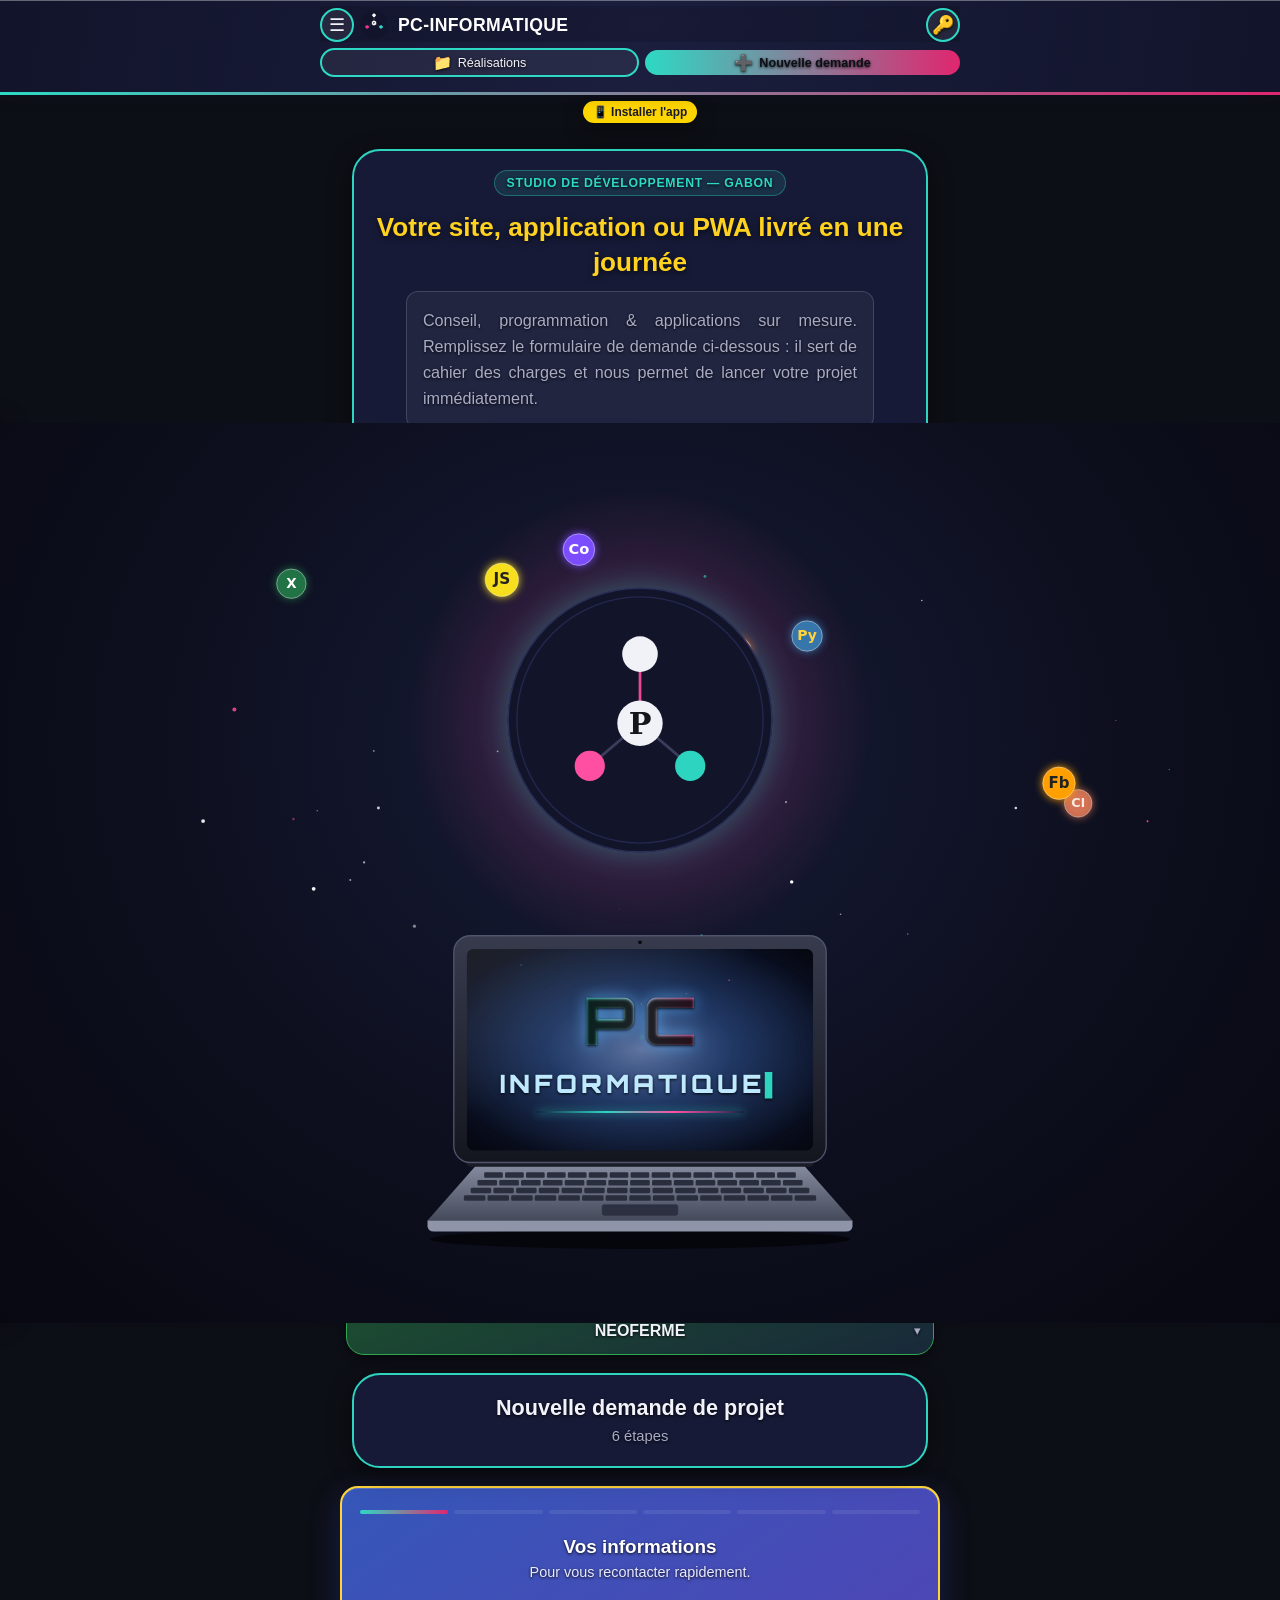
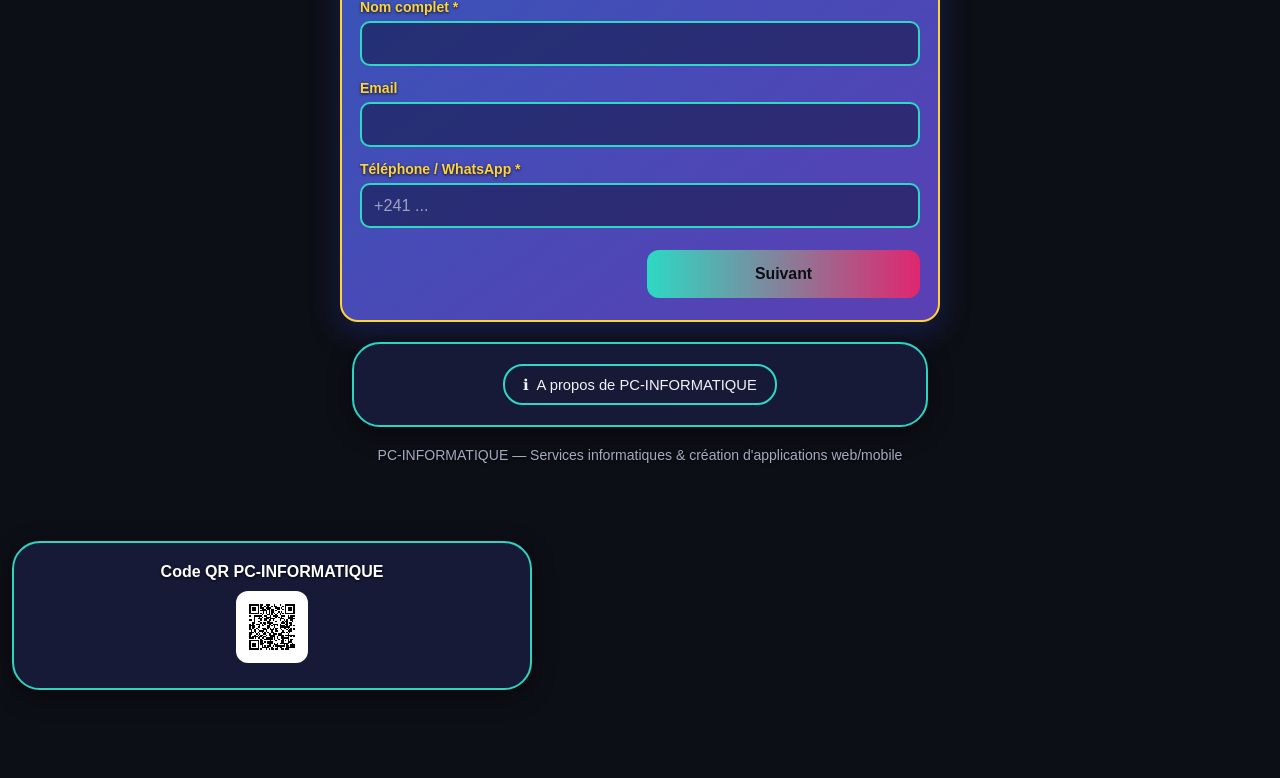
==== commit 68cef289: "Masquage doux, fenetres plein ecran, diag connexion" ====
--- a/index.html
+++ b/index.html
@@ -1,5 +1,5 @@
 <!DOCTYPE html>
-<html lang="fr">
+<html lang="fr" class="apps-pre">
 <head>
 <meta name="color-scheme" content="dark">
 <meta property="og:title" content="PC-INFORMATIQUE — Sites, applications & PWA sur mesure">
@@ -279,8 +279,8 @@
 .neoferme .badge{background:#ffd23f;color:#14301a;}
 .card.malaga{border-color:#9ecb4d!important;background:linear-gradient(160deg,rgba(158,203,77,.38),rgba(158,203,77,.10))!important;}
 </style>
-<link rel="stylesheet" href="fond-app.css?v=10">
-<script>document.documentElement.classList.add('apps-pre');setTimeout(function(){document.documentElement.classList.remove('apps-pre')},4000);</script></head>
+<link rel="stylesheet" href="fond-app.css?v=11">
+</head>
 <body>
 <script src="splash-laptop.js"></script>
 <button type="button" id="install-fab" class="install-fab">
@@ -1982,7 +1982,7 @@
 <script src="home-start.js"></script>
 <script src="guide-widget.js" defer></script>
 <script src="swap-title.js"></script>
-<script src="apps-grid.js?v=4"></script>
+<script src="apps-grid.js?v=5"></script>
 <script src="cta-demande.js"></script>
 </body>
 </html>
--- a/fond-app.css
+++ b/fond-app.css
@@ -455,33 +455,61 @@
   margin:0 !important; border-radius:0 !important;
 }
 
-/* === Pas de flash de l'ancienne interface au chargement === */
+/* === Tuile formulaire : couleur plus claire et moderne === */
+.formbox{
+  background:linear-gradient(145deg,#3556b8 0%,#5b3fb5 100%) !important;
+  box-shadow:0 10px 30px rgba(40,50,140,.45), inset 0 1px 0 rgba(255,255,255,.18) !important;
+}
+.formbox h2,.formbox h3,.formbox h4,.formbox legend{ color:#fff !important; }
+.formbox label,.formbox p,.formbox small,.formbox .sub,.formbox .hint{ color:#e9ecff !important; }
+.formbox input,.formbox textarea,.formbox select{
+  background:rgba(12,16,52,.50) !important; color:#fff !important;
+}
+.formbox input::placeholder,.formbox textarea::placeholder{ color:rgba(255,255,255,.55) !important; }
+
+/* === Formulaire : contour jaune, titre centré, libellés jaunes === */
+body .formbox{ border-color:#ffd43b !important; border-width:2px !important; }
+body .formbox h2, body .formbox h3, body .formbox h4, body .formbox legend{
+  text-align:center !important; width:100% !important;
+}
+body .formbox p{ text-align:center !important; }
+body .formbox label{ color:#ffd43b !important; font-weight:700 !important; text-align:left !important; }
+body .formbox input, body .formbox textarea, body .formbox select{ border-color:var(--logo-teal,#2dd4bf) !important; }
+
+/* === Masquage doux de l'ancien affichage au chargement === */
+@keyframes appsPreOff{ to{ visibility:visible; } }
 html.apps-pre .pc-partners,
 html.apps-pre [id^="card-"],
 html.apps-pre .card.pcinfo-self,
 html.apps-pre .card:has(.card){
-  opacity:0 !important; pointer-events:none !important;
-  max-height:0 !important; min-height:0 !important; overflow:hidden !important;
-  margin:0 !important; padding:0 !important; border-width:0 !important;
-}
-
-/* === Tuile formulaire : couleur plus claire et moderne === */
-.formbox{
-  background:linear-gradient(145deg,#3556b8 0%,#5b3fb5 100%) !important;
-  box-shadow:0 10px 30px rgba(40,50,140,.45), inset 0 1px 0 rgba(255,255,255,.18) !important;
-}
-.formbox h2,.formbox h3,.formbox h4,.formbox legend{ color:#fff !important; }
-.formbox label,.formbox p,.formbox small,.formbox .sub,.formbox .hint{ color:#e9ecff !important; }
-.formbox input,.formbox textarea,.formbox select{
-  background:rgba(12,16,52,.50) !important; color:#fff !important;
-}
-.formbox input::placeholder,.formbox textarea::placeholder{ color:rgba(255,255,255,.55) !important; }
-
-/* === Formulaire : contour jaune, titre centré, libellés jaunes === */
-body .formbox{ border-color:#ffd43b !important; border-width:2px !important; }
-body .formbox h2, body .formbox h3, body .formbox h4, body .formbox legend{
-  text-align:center !important; width:100% !important;
-}
-body .formbox p{ text-align:center !important; }
-body .formbox label{ color:#ffd43b !important; font-weight:700 !important; text-align:left !important; }
-body .formbox input, body .formbox textarea, body .formbox select{ border-color:var(--logo-teal,#2dd4bf) !important; }
+  visibility:hidden; animation:appsPreOff 0s linear 5s forwards;
+}
+
+/* === Fenêtres des apps : plein écran avec bouton de fermeture === */
+.apps-sheet{
+  position:fixed !important; inset:0 !important; z-index:10000 !important;
+  padding:0 !important; display:flex !important;
+  align-items:stretch !important; justify-content:stretch !important;
+}
+.apps-sheet-box{
+  position:relative !important; width:100% !important; max-width:none !important;
+  height:100% !important; max-height:none !important; margin:0 !important;
+  border-radius:0 !important; border-width:0 !important;
+  padding:max(18px,env(safe-area-inset-top)) 18px max(18px,env(safe-area-inset-bottom)) !important;
+  overflow-y:auto !important; justify-content:flex-start !important;
+}
+.apps-sheet-box h3{ margin:0 56px 14px !important; font-size:21px !important; text-align:center !important; }
+.apps-sheet-x{
+  position:fixed !important; top:max(12px,env(safe-area-inset-top)) !important; right:14px !important;
+  width:46px !important; height:46px !important; border-radius:50% !important;
+  font-size:30px !important; line-height:1 !important; z-index:5 !important;
+  display:flex !important; align-items:center !important; justify-content:center !important;
+}
+.apps-sheet-box .card-details{ flex:1 1 auto !important; min-height:0 !important; width:100% !important; }
+.apps-sheet-box .card-body{ flex:1 1 auto !important; display:flex !important; flex-direction:column !important; width:100% !important; }
+.apps-sheet-box .shot{
+  height:46vh !important; height:46dvh !important; width:auto !important;
+  aspect-ratio:9/19 !important; max-width:80% !important; margin:0 auto 14px !important;
+}
+.apps-sheet-box p{ font-size:15px !important; line-height:1.5 !important; margin:0 0 18px !important; }
+.apps-sheet-box .visit-btn{ margin-top:auto !important; }
